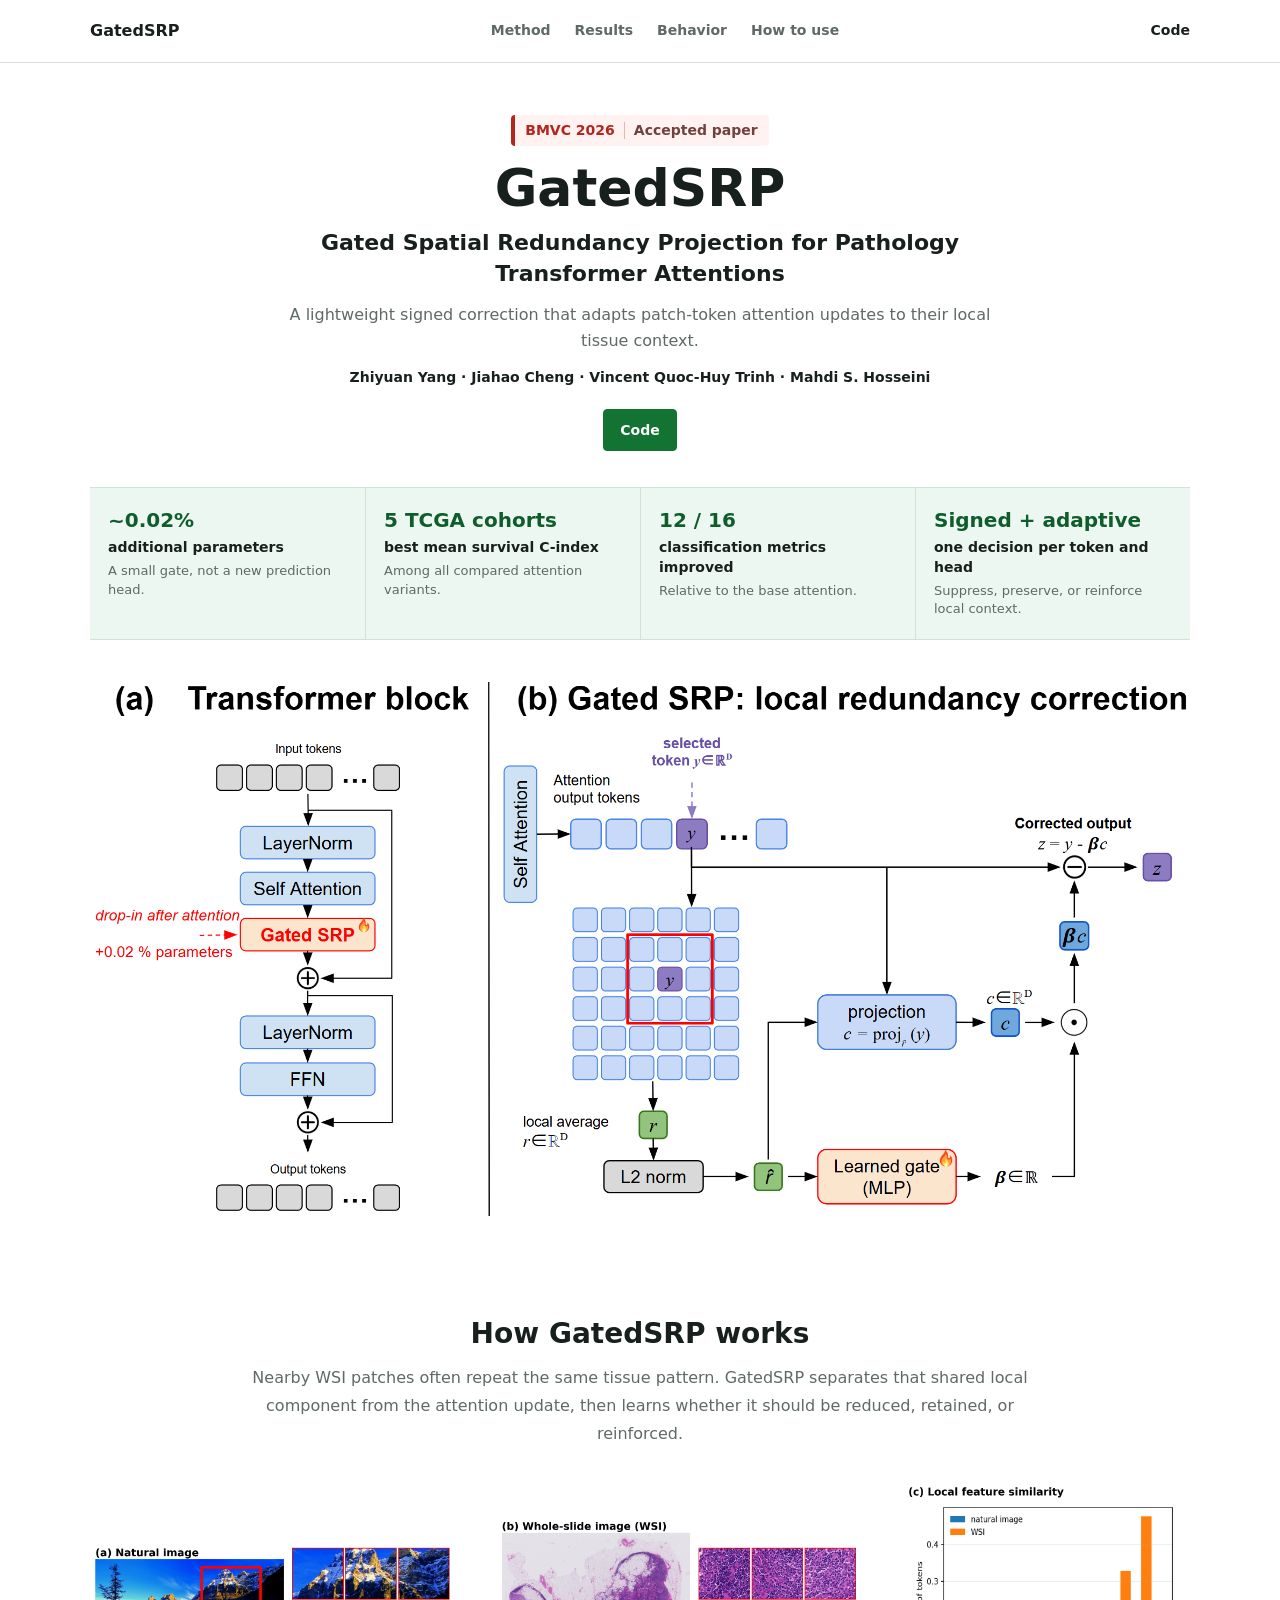
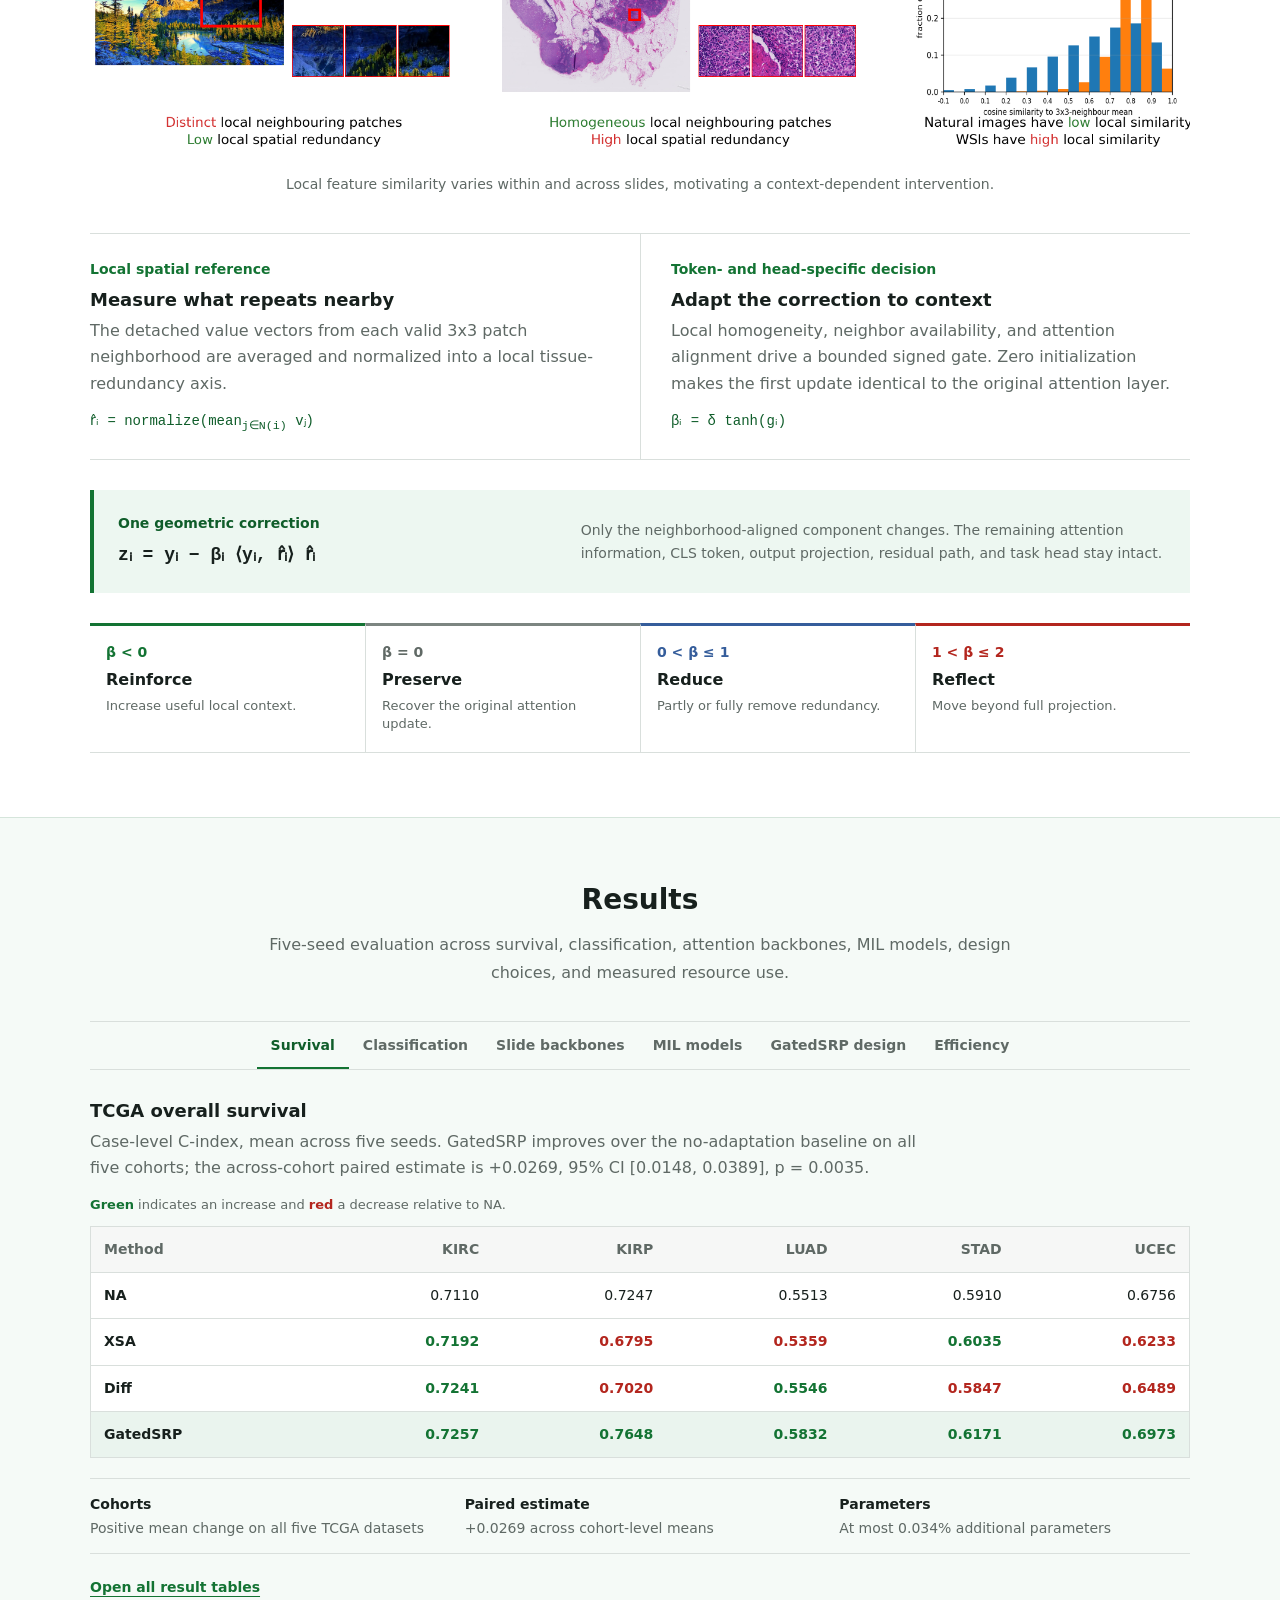
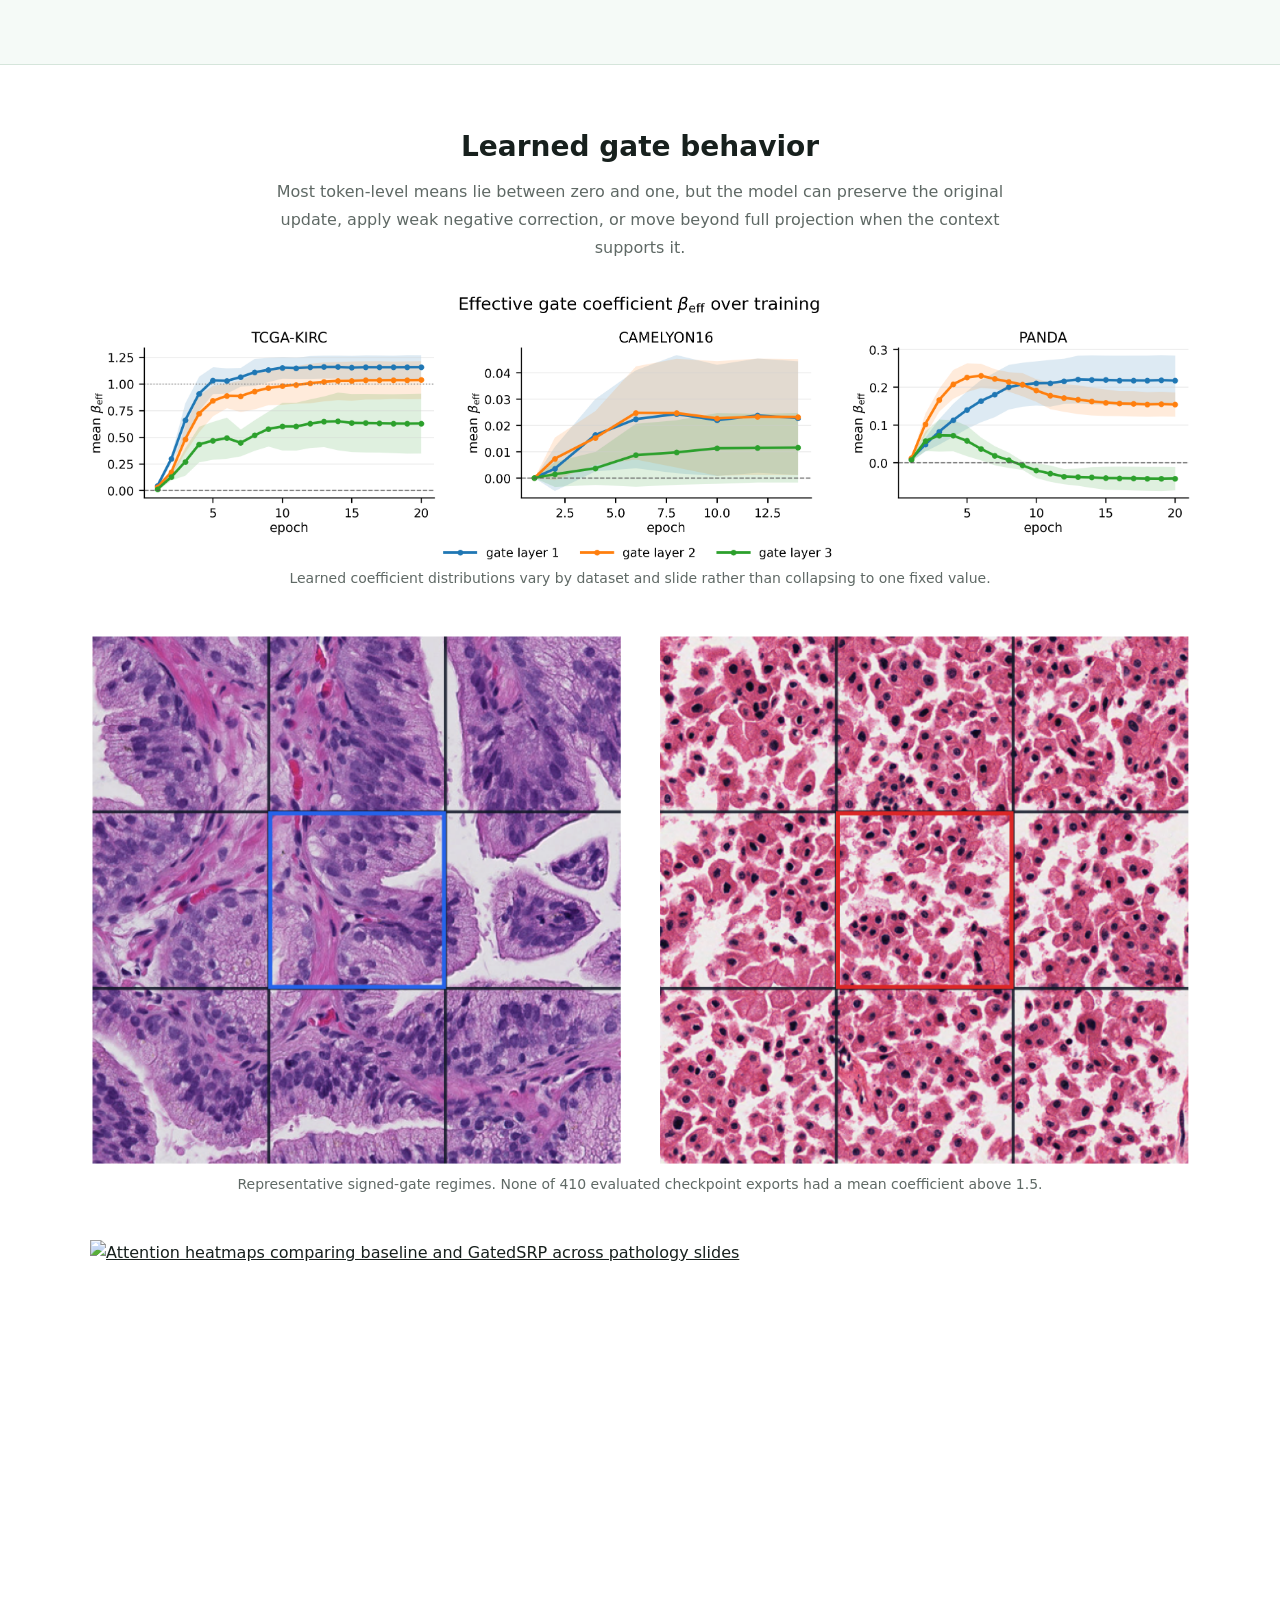
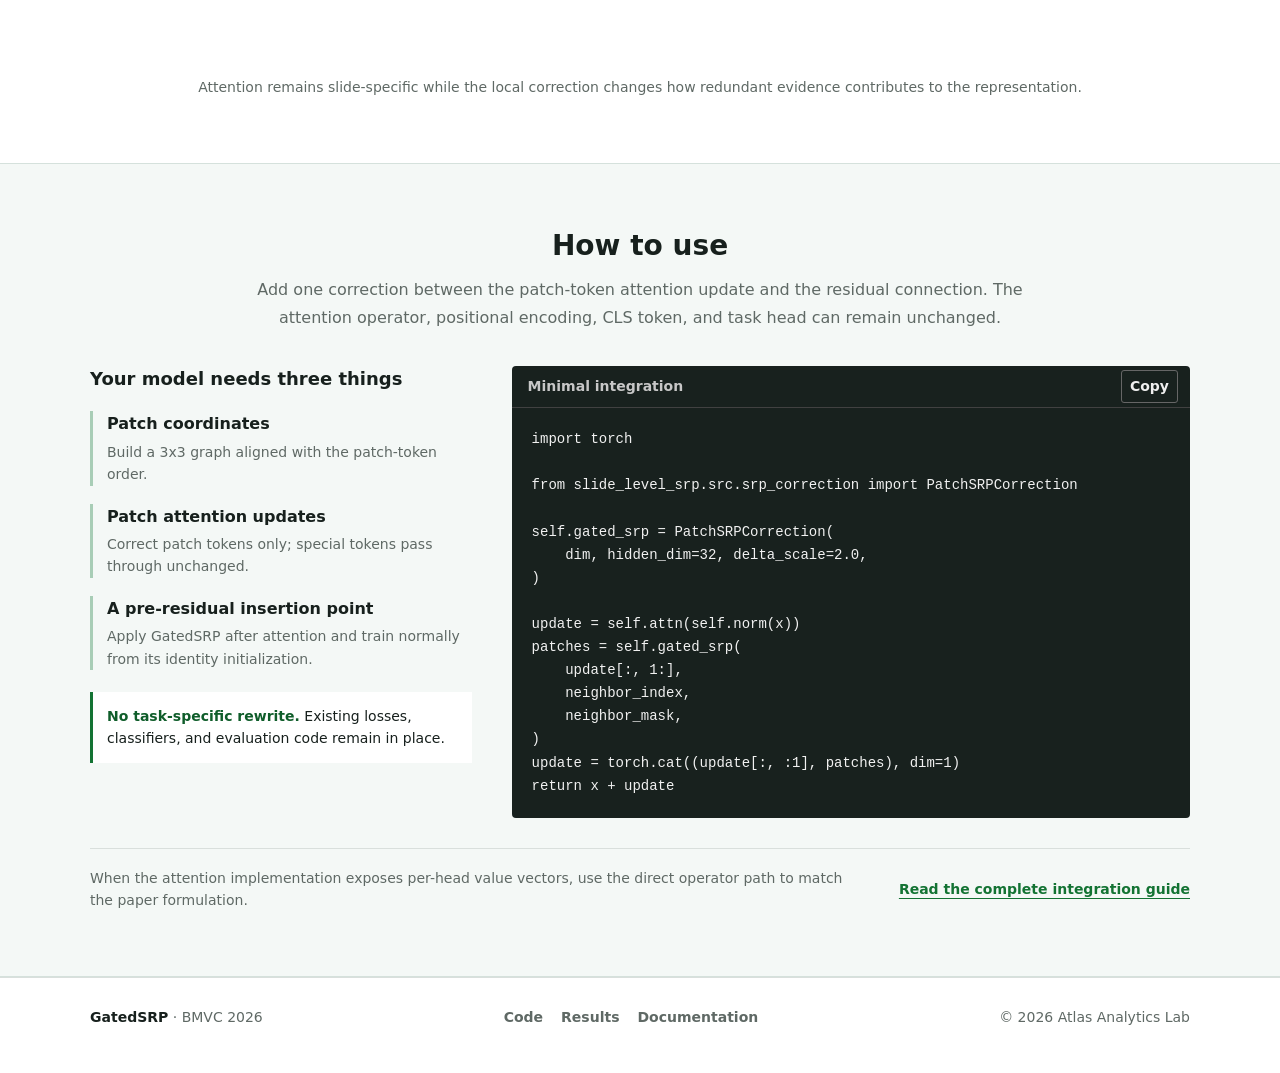
==== website/index.html @ 422f3b62 "Refine website storytelling and results" ====
<!doctype html>
<html lang="en">
<head>
  <meta charset="utf-8">
  <meta name="viewport" content="width=device-width, initial-scale=1">
  <meta name="description" content="GatedSRP, accepted at BMVC 2026, learns when local spatial redundancy in whole-slide pathology transformers should be removed, preserved, or reflected.">
  <meta name="theme-color" content="#ffffff">
  <meta property="og:type" content="website">
  <meta property="og:title" content="GatedSRP | BMVC 2026">
  <meta property="og:description" content="Adaptive spatial redundancy control for pathology transformer attentions.">
  <meta property="og:url" content="https://atlasanalyticslab.github.io/GatedSRP/">
  <meta property="og:image" content="https://atlasanalyticslab.github.io/GatedSRP/static/images/gatedsrp_overview.png">
  <meta name="twitter:card" content="summary_large_image">
  <link rel="canonical" href="https://atlasanalyticslab.github.io/GatedSRP/">
  <title>GatedSRP | BMVC 2026</title>
  <script>document.documentElement.classList.add('js');</script>
  <link rel="stylesheet" href="static/css/index.css">
</head>
<body>
  <a class="skip-link" href="#main">Skip to content</a>

  <header class="site-header">
    <div class="nav-shell">
      <a class="wordmark" href="#top" aria-label="GatedSRP home">
        <span>GatedSRP</span>
      </a>
      <nav id="site-nav" class="site-nav" aria-label="Primary navigation">
        <a href="#method">Method</a>
        <a href="#evidence">Results</a>
        <a href="#behavior">Behavior</a>
        <a href="#use">How to use</a>
      </nav>
      <a class="header-link" href="https://github.com/AtlasAnalyticsLab/GatedSRP">Code</a>
    </div>
  </header>

  <main id="main">
    <section class="hero" id="top" aria-labelledby="hero-title">
      <div class="hero-copy content-shell">
        <a class="venue-badge" href="https://bmvc2026.bmva.org/programme/accepted_papers/">
          <span class="venue-name">BMVC 2026</span>
          <span class="venue-status">Accepted paper</span>
        </a>
        <h1 id="hero-title">GatedSRP</h1>
        <p class="hero-lead">Gated Spatial Redundancy Projection for Pathology Transformer Attentions</p>
        <p class="hero-summary">A lightweight signed correction that adapts patch-token attention updates to their local tissue context.</p>
        <p class="hero-authors">Zhiyuan Yang · Jiahao Cheng · Vincent Quoc-Huy Trinh · Mahdi S. Hosseini</p>
        <div class="hero-actions">
          <a class="button" href="https://github.com/AtlasAnalyticsLab/GatedSRP">Code</a>
        </div>
      </div>

      <div class="hero-highlights content-shell" aria-label="GatedSRP highlights">
        <div class="highlight-item">
          <strong>~0.02%</strong>
          <span>additional parameters</span>
          <small>A small gate, not a new prediction head.</small>
        </div>
        <div class="highlight-item">
          <strong>5 TCGA cohorts</strong>
          <span>best mean survival C-index</span>
          <small>Among all compared attention variants.</small>
        </div>
        <div class="highlight-item">
          <strong>12 / 16</strong>
          <span>classification metrics improved</span>
          <small>Relative to the base attention.</small>
        </div>
        <div class="highlight-item">
          <strong>Signed + adaptive</strong>
          <span>one decision per token and head</span>
          <small>Suppress, preserve, or reinforce local context.</small>
        </div>
      </div>

      <figure class="hero-figure content-shell">
        <a class="figure-link" href="static/images/gatedsrp_overview.png" target="_blank" rel="noopener" aria-label="Open the GatedSRP overview at full resolution">
          <img src="static/images/gatedsrp_overview.png" width="2046" height="992" alt="GatedSRP pipeline from spatial patch neighborhoods through signed gated redundancy projection and slide-level prediction">
        </a>
      </figure>
    </section>

    <section class="section" id="method" aria-labelledby="method-title">
      <div class="content-shell">
        <div class="section-heading">
          <h2 id="method-title">How GatedSRP works</h2>
          <p>Nearby WSI patches often repeat the same tissue pattern. GatedSRP separates that shared local component from the attention update, then learns whether it should be reduced, retained, or reinforced.</p>
        </div>

        <figure class="wide-figure">
          <a class="figure-link" href="static/images/local_redundancy.png" target="_blank" rel="noopener" aria-label="Open the local redundancy figure at full resolution">
            <img src="static/images/local_redundancy.png" width="3702" height="955" loading="lazy" alt="Whole-slide examples showing spatially varying local redundancy across tissue regions">
          </a>
          <figcaption>Local feature similarity varies within and across slides, motivating a context-dependent intervention.</figcaption>
        </figure>

        <div class="method-explanation">
          <article class="method-concept">
            <p class="concept-label">Local spatial reference</p>
            <h3>Measure what repeats nearby</h3>
            <p>The detached value vectors from each valid 3x3 patch neighborhood are averaged and normalized into a local tissue-redundancy axis.</p>
            <code>r̂ᵢ = normalize(mean<sub>j∈N(i)</sub> vⱼ)</code>
          </article>
          <article class="method-concept">
            <p class="concept-label">Token- and head-specific decision</p>
            <h3>Adapt the correction to context</h3>
            <p>Local homogeneity, neighbor availability, and attention alignment drive a bounded signed gate. Zero initialization makes the first update identical to the original attention layer.</p>
            <code>βᵢ = δ tanh(gᵢ)</code>
          </article>
        </div>

        <div class="core-update" aria-label="GatedSRP update equation">
          <div>
            <span>One geometric correction</span>
            <code>zᵢ = yᵢ − βᵢ ⟨yᵢ, r̂ᵢ⟩ r̂ᵢ</code>
          </div>
          <p>Only the neighborhood-aligned component changes. The remaining attention information, CLS token, output projection, residual path, and task head stay intact.</p>
        </div>

        <div class="gate-regimes" aria-label="Meaning of the signed gate coefficient">
          <div class="gate-regime regime-reinforce"><span>β &lt; 0</span><strong>Reinforce</strong><small>Increase useful local context.</small></div>
          <div class="gate-regime regime-identity"><span>β = 0</span><strong>Preserve</strong><small>Recover the original attention update.</small></div>
          <div class="gate-regime regime-project"><span>0 &lt; β ≤ 1</span><strong>Reduce</strong><small>Partly or fully remove redundancy.</small></div>
          <div class="gate-regime regime-reflect"><span>1 &lt; β ≤ 2</span><strong>Reflect</strong><small>Move beyond full projection.</small></div>
        </div>
      </div>
    </section>

    <section class="section section-results" id="evidence" aria-labelledby="evidence-title">
      <div class="content-shell">
        <div class="section-heading">
          <h2 id="evidence-title">Results</h2>
          <p>Five-seed evaluation across survival, classification, attention backbones, MIL models, design choices, and measured resource use.</p>
        </div>

        <div class="tabs" data-tabs>
          <div class="tab-list" role="tablist" aria-label="Result views">
            <button id="tab-survival" role="tab" aria-selected="true" aria-controls="panel-survival" tabindex="0">Survival</button>
            <button id="tab-classification" role="tab" aria-selected="false" aria-controls="panel-classification" tabindex="-1">Classification</button>
            <button id="tab-backbones" role="tab" aria-selected="false" aria-controls="panel-backbones" tabindex="-1">Slide backbones</button>
            <button id="tab-mil" role="tab" aria-selected="false" aria-controls="panel-mil" tabindex="-1">MIL models</button>
            <button id="tab-design" role="tab" aria-selected="false" aria-controls="panel-design" tabindex="-1">GatedSRP design</button>
            <button id="tab-efficiency" role="tab" aria-selected="false" aria-controls="panel-efficiency" tabindex="-1">Efficiency</button>
          </div>

          <section id="panel-survival" class="tab-panel" role="tabpanel" aria-labelledby="tab-survival">
            <div class="result-intro">
              <h3>TCGA overall survival</h3>
              <p>Case-level C-index, mean across five seeds. GatedSRP improves over the no-adaptation baseline on all five cohorts; the across-cohort paired estimate is +0.0269, 95% CI [0.0148, 0.0389], p = 0.0035.</p>
            </div>
            <p class="result-legend"><span class="legend-positive">Green</span> indicates an increase and <span class="legend-negative">red</span> a decrease relative to NA.</p>
            <div class="table-wrap">
              <table>
                <thead><tr><th>Method</th><th>KIRC</th><th>KIRP</th><th>LUAD</th><th>STAD</th><th>UCEC</th></tr></thead>
                <tbody>
                  <tr><th>NA</th><td>0.7110</td><td>0.7247</td><td>0.5513</td><td>0.5910</td><td>0.6756</td></tr>
                  <tr><th>XSA</th><td class="positive">0.7192</td><td class="negative">0.6795</td><td class="negative">0.5359</td><td class="positive">0.6035</td><td class="negative">0.6233</td></tr>
                  <tr><th>Diff</th><td class="positive">0.7241</td><td class="negative">0.7020</td><td class="positive">0.5546</td><td class="negative">0.5847</td><td class="negative">0.6489</td></tr>
                  <tr class="highlight-row"><th>GatedSRP</th><td class="positive">0.7257</td><td class="positive">0.7648</td><td class="positive">0.5832</td><td class="positive">0.6171</td><td class="positive">0.6973</td></tr>
                </tbody>
              </table>
            </div>
            <div class="inline-findings">
              <div><strong>Cohorts</strong><span>Positive mean change on all five TCGA datasets</span></div>
              <div><strong>Paired estimate</strong><span>+0.0269 across cohort-level means</span></div>
              <div><strong>Parameters</strong><span>At most 0.034% additional parameters</span></div>
            </div>
            <a class="text-link" href="https://github.com/AtlasAnalyticsLab/GatedSRP/blob/main/results/README.md">Open all result tables</a>
          </section>

          <section id="panel-classification" class="tab-panel" role="tabpanel" aria-labelledby="tab-classification" hidden>
            <div class="result-intro">
              <h3>WSI classification</h3>
              <p>Selected task metric, mean across five seeds. GatedSRP improves over the no-adaptation baseline on four of five datasets and on 12 of 16 reported classification metrics.</p>
            </div>
            <p class="result-legend"><span class="legend-positive">Green</span> and <span class="legend-negative">red</span> follow the meaningful changes reported relative to NA in the paper.</p>
            <div class="table-wrap">
              <table>
                <thead><tr><th>Method</th><th>CAM16 F1</th><th>CAM17 F1</th><th>KGH F1</th><th>PANDA kappa</th><th>BRACS F1</th></tr></thead>
                <tbody>
                  <tr><th>NA</th><td>.9731</td><td>.7836</td><td>.8297</td><td>.8822</td><td>.4179</td></tr>
                  <tr><th>XSA</th><td>.9730</td><td class="negative">.7342</td><td class="positive">.8469</td><td>.8811</td><td class="positive">.4328</td></tr>
                  <tr><th>Diff</th><td class="positive">.9923</td><td class="negative">.7578</td><td class="positive">.8471</td><td>.8826</td><td class="negative">.3874</td></tr>
                  <tr class="highlight-row"><th>GatedSRP</th><td class="positive">.9808</td><td>.7785</td><td class="positive">.8544</td><td>.8842</td><td class="positive">.4424</td></tr>
                </tbody>
              </table>
            </div>
            <p class="result-note">The selected metric improves over NA on four datasets; CAMELYON17 is the exception. Per-seed values and all task metrics are included in the repository.</p>
          </section>

          <section id="panel-backbones" class="tab-panel" role="tabpanel" aria-labelledby="tab-backbones" hidden>
            <div class="result-intro">
              <h3>Slide backbone compatibility</h3>
              <p>Baseline to GatedSRP selected metric. These runs use official SPAN and Prov-GigaPath LongNet implementations plus dense MHSA, without pretrained slide checkpoints or architecture-specific gate tuning.</p>
            </div>
            <div class="table-wrap">
              <table>
                <thead><tr><th>Architecture</th><th>KIRP</th><th>LUAD</th><th>STAD</th><th>PANDA</th><th>BRACS</th></tr></thead>
                <tbody>
                  <tr><th>SPAN</th><td class="positive">.7033 → .7454</td><td class="negative">.5702 → .5516</td><td class="positive">.5608 → .5730</td><td class="negative">.8722 → .8718</td><td class="negative">.4321 → .3949</td></tr>
                  <tr><th>Prov-GigaPath LongNet</th><td class="negative">.6974 → .6612</td><td class="negative">.5680 → .5517</td><td class="positive">.5548 → .5614</td><td class="negative">.8800 → .8767</td><td class="negative">.4033 → .3840</td></tr>
                  <tr><th>Dense MHSA</th><td class="negative">.7204 → .7199</td><td class="positive">.5537 → .5569</td><td class="positive">.5422 → .5592</td><td class="negative">.8767 → .8762</td><td class="positive">.4149 → .4276</td></tr>
                </tbody>
              </table>
            </div>
            <p class="result-note">The adapter is technically portable, but improvements are not universal across external backbones. This is compatibility evidence, not a claim of architecture-independent gain.</p>
          </section>

          <section id="panel-mil" class="tab-panel" role="tabpanel" aria-labelledby="tab-mil" hidden>
            <div class="result-intro">
              <h3>MIL survival models</h3>
              <p>Case-level C-index across selected public TCGA cohorts.</p>
            </div>
            <div class="table-wrap">
              <table>
                <thead><tr><th>Method</th><th>KIRP</th><th>LUAD</th><th>STAD</th><th>UCEC</th></tr></thead>
                <tbody>
                  <tr><th>ABMIL</th><td>.7224</td><td>.5553</td><td>.5905</td><td>.6529</td></tr>
                  <tr><th>DSMIL</th><td>.7253</td><td>.5780</td><td>.5833</td><td>.6621</td></tr>
                  <tr><th>Official TransMIL</th><td>.7318</td><td>.5422</td><td>.5856</td><td>.6460</td></tr>
                  <tr class="highlight-row"><th>GatedSRP</th><td>.7648</td><td>.5832</td><td>.6171</td><td>.6973</td></tr>
                </tbody>
              </table>
            </div>
          </section>

          <section id="panel-design" class="tab-panel" role="tabpanel" aria-labelledby="tab-design" hidden>
            <div class="two-column-results">
              <div>
                <div class="result-intro"><h3>Neighborhood size</h3><p>The 3x3 neighborhood is best on all six evaluated datasets.</p></div>
                <div class="table-wrap compact-table">
                  <table>
                    <thead><tr><th>Dataset</th><th>3x3</th><th>5x5</th><th>7x7</th></tr></thead>
                    <tbody>
                      <tr><th>KIRP</th><td class="best">.7648</td><td>.7368</td><td>.7275</td></tr>
                      <tr><th>LUAD</th><td class="best">.5832</td><td>.5633</td><td>.5763</td></tr>
                      <tr><th>STAD</th><td class="best">.6171</td><td>.5861</td><td>.5694</td></tr>
                      <tr><th>KGH</th><td class="best">.8544</td><td>.8429</td><td>.8312</td></tr>
                      <tr><th>PANDA</th><td class="best">.8842</td><td>.8720</td><td>.8787</td></tr>
                      <tr><th>BRACS</th><td class="best">.4424</td><td>.4209</td><td>.4210</td></tr>
                    </tbody>
                  </table>
                </div>
              </div>
              <div>
                <div class="result-intro"><h3>Coefficient parameterization</h3><p>Fixed signed range versus direct soft-clipped β = 2 tanh(g/2).</p></div>
                <div class="table-wrap compact-table">
                  <table>
                    <thead><tr><th>Dataset</th><th>Fixed</th><th>Direct β</th></tr></thead>
                    <tbody>
                      <tr><th>KIRP</th><td class="best">.7648</td><td>.7582</td></tr>
                      <tr><th>LUAD</th><td class="best">.5832</td><td>.5619</td></tr>
                      <tr><th>STAD</th><td class="best">.6171</td><td>.5732</td></tr>
                      <tr><th>KGH</th><td class="best">.8544</td><td>.8407</td></tr>
                      <tr><th>PANDA</th><td>.8842</td><td class="best">.8870</td></tr>
                      <tr><th>BRACS</th><td class="best">.4424</td><td>.4239</td></tr>
                    </tbody>
                  </table>
                </div>
              </div>
            </div>
          </section>

          <section id="panel-efficiency" class="tab-panel" role="tabpanel" aria-labelledby="tab-efficiency" hidden>
            <div class="result-intro">
              <h3>Resource profile</h3>
              <p>Three-epoch paired profiles. Throughput is in whole slides per second and memory is peak reserved GPU GiB.</p>
            </div>
            <div class="table-wrap">
              <table>
                <thead><tr><th>Method</th><th>PANDA memory</th><th>PANDA train</th><th>PANDA test</th><th>TCGA-5 mean memory</th><th>TCGA-5 mean train</th></tr></thead>
                <tbody>
                  <tr><th>NA</th><td>.47</td><td>11.806</td><td>46.588</td><td>1.80</td><td>1.910</td></tr>
                  <tr><th>XSA</th><td>.52</td><td>12.081</td><td>53.365</td><td>1.92</td><td>1.903</td></tr>
                  <tr><th>Diff</th><td>.57</td><td>7.680</td><td>33.493</td><td>2.08</td><td>1.896</td></tr>
                  <tr class="highlight-row"><th>GatedSRP</th><td>.49</td><td>9.790</td><td>32.962</td><td>4.69</td><td>1.925</td></tr>
                </tbody>
              </table>
            </div>
            <p class="result-note">The streaming correction limits PANDA memory, while variable-length TCGA bags produce a higher peak reserved-memory profile.</p>
          </section>
        </div>
      </div>
    </section>

    <section class="section" id="behavior" aria-labelledby="behavior-title">
      <div class="content-shell">
        <div class="section-heading">
          <h2 id="behavior-title">Learned gate behavior</h2>
          <p>Most token-level means lie between zero and one, but the model can preserve the original update, apply weak negative correction, or move beyond full projection when the context supports it.</p>
        </div>

        <div class="figure-stack">
          <figure class="wide-figure">
            <a class="figure-link" href="static/images/gate_coefficients.png" target="_blank" rel="noopener" aria-label="Open the gate coefficient distributions at full resolution">
              <img src="static/images/gate_coefficients.png" width="3209" height="772" loading="lazy" alt="Learned gate coefficient distributions across classification and survival datasets">
            </a>
            <figcaption>Learned coefficient distributions vary by dataset and slide rather than collapsing to one fixed value.</figcaption>
          </figure>
          <figure class="wide-figure figure-dark">
            <a class="figure-link" href="static/images/signed_gate_examples.png" target="_blank" rel="noopener" aria-label="Open the signed gate examples at full resolution">
              <img src="static/images/signed_gate_examples.png" width="1339" height="648" loading="lazy" alt="Examples of weak negative, identity-like, projection, and amplification coefficient regimes">
            </a>
            <figcaption>Representative signed-gate regimes. None of 410 evaluated checkpoint exports had a mean coefficient above 1.5.</figcaption>
          </figure>
          <figure class="wide-figure">
            <a class="figure-link" href="static/images/attention_heatmaps.png" target="_blank" rel="noopener" aria-label="Open the attention heatmaps at full resolution">
              <img src="static/images/attention_heatmaps.png" width="3600" height="1405" loading="lazy" alt="Attention heatmaps comparing baseline and GatedSRP across pathology slides">
            </a>
            <figcaption>Attention remains slide-specific while the local correction changes how redundant evidence contributes to the representation.</figcaption>
          </figure>
        </div>
      </div>
    </section>

    <section class="section section-use" id="use" aria-labelledby="use-title">
      <div class="content-shell">
        <div class="section-heading">
          <h2 id="use-title">How to use</h2>
          <p>Add one correction between the patch-token attention update and the residual connection. The attention operator, positional encoding, CLS token, and task head can remain unchanged.</p>
        </div>

        <div class="usage-layout">
          <div class="usage-overview">
            <h3>Your model needs three things</h3>
            <ul class="usage-list">
              <li><strong>Patch coordinates</strong><span>Build a 3x3 graph aligned with the patch-token order.</span></li>
              <li><strong>Patch attention updates</strong><span>Correct patch tokens only; special tokens pass through unchanged.</span></li>
              <li><strong>A pre-residual insertion point</strong><span>Apply GatedSRP after attention and train normally from its identity initialization.</span></li>
            </ul>
            <p class="usage-note"><strong>No task-specific rewrite.</strong> Existing losses, classifiers, and evaluation code remain in place.</p>
          </div>

          <div class="code-shell">
            <div class="code-header">
              <span>Minimal integration</span>
              <button class="copy-button" type="button" data-copy-target="integration-code">Copy</button>
            </div>
            <pre id="integration-code"><code>import torch

from slide_level_srp.src.srp_correction import PatchSRPCorrection

self.gated_srp = PatchSRPCorrection(
    dim, hidden_dim=32, delta_scale=2.0,
)

update = self.attn(self.norm(x))
patches = self.gated_srp(
    update[:, 1:],
    neighbor_index,
    neighbor_mask,
)
update = torch.cat((update[:, :1], patches), dim=1)
return x + update</code></pre>
          </div>
        </div>

        <div class="usage-footer">
          <p>When the attention implementation exposes per-head value vectors, use the direct operator path to match the paper formulation.</p>
          <a class="text-link" href="https://github.com/AtlasAnalyticsLab/GatedSRP/blob/main/docs/INTEGRATION.md">Read the complete integration guide</a>
        </div>
      </div>
    </section>
  </main>

  <footer class="site-footer">
    <div class="content-shell footer-inner">
      <div><strong>GatedSRP</strong><span>BMVC 2026</span></div>
      <nav aria-label="Footer navigation">
        <a href="https://github.com/AtlasAnalyticsLab/GatedSRP">Code</a>
        <a href="https://github.com/AtlasAnalyticsLab/GatedSRP/tree/main/results">Results</a>
        <a href="https://github.com/AtlasAnalyticsLab/GatedSRP/tree/main/docs">Documentation</a>
      </nav>
      <span>© <span data-year>2026</span> Atlas Analytics Lab</span>
    </div>
  </footer>

  <script src="static/js/index.js" defer></script>
</body>
</html>
---- website/static/css/index.css ----
:root {
  --white: #ffffff;
  --soft: #f6f7f6;
  --ink: #17201d;
  --muted: #5f6965;
  --line: #d9dfdc;
  --accent: #137333;
  --accent-dark: #0f5d2a;
  --accent-soft: #edf7f1;
  --red: #b3261e;
  --red-soft: #fff2f0;
  --blue: #355d9b;
  --code: #18211e;
  --max-width: 1100px;
}

*,
*::before,
*::after {
  box-sizing: border-box;
}

html {
  scroll-behavior: smooth;
  -webkit-text-size-adjust: 100%;
  text-size-adjust: 100%;
}

section[id] {
  scroll-margin-top: 24px;
}

body {
  margin: 0;
  color: var(--ink);
  background: var(--white);
  font-family: system-ui, -apple-system, BlinkMacSystemFont, "Segoe UI", sans-serif;
  font-size: 16px;
  line-height: 1.65;
  letter-spacing: 0;
  text-rendering: optimizeLegibility;
}

img {
  display: block;
  max-width: 100%;
  height: auto;
}

a {
  color: inherit;
}

button,
input,
textarea,
select {
  font: inherit;
  letter-spacing: 0;
}

button,
a {
  -webkit-tap-highlight-color: transparent;
}

h1,
h2,
h3,
p {
  overflow-wrap: break-word;
}

:focus-visible {
  outline: 3px solid #9cbfb8;
  outline-offset: 3px;
}

.skip-link {
  position: fixed;
  top: 8px;
  left: 8px;
  z-index: 1000;
  padding: 8px 12px;
  color: var(--white);
  background: var(--ink);
  transform: translateY(-160%);
}

.skip-link:focus {
  transform: translateY(0);
}

.content-shell,
.nav-shell {
  width: min(calc(100% - 40px), var(--max-width));
  margin-inline: auto;
}

.site-header {
  background: var(--white);
  border-bottom: 1px solid var(--line);
}

.nav-shell {
  display: grid;
  grid-template-columns: auto 1fr auto;
  min-height: 62px;
  align-items: center;
  gap: 28px;
}

.wordmark {
  font-size: 16px;
  font-weight: 700;
  text-decoration: none;
}

.site-nav {
  display: flex;
  min-width: 0;
  flex-wrap: wrap;
  justify-content: center;
  gap: 24px;
}

.site-nav a,
.header-link,
.footer-inner a {
  color: var(--muted);
  font-size: 14px;
  font-weight: 600;
  text-decoration: none;
}

.site-nav a:hover,
.header-link:hover,
.footer-inner a:hover {
  color: var(--ink);
  text-decoration: underline;
  text-underline-offset: 4px;
}

.header-link {
  color: var(--ink);
}

.hero {
  padding: 52px 0 36px;
  text-align: center;
}

.hero-copy {
  max-width: 860px;
}

.venue-badge {
  display: inline-flex;
  align-items: center;
  gap: 9px;
  margin-bottom: 14px;
  padding: 7px 11px 7px 10px;
  color: var(--red);
  background: var(--red-soft);
  border-left: 4px solid var(--red);
  border-radius: 4px;
  font-size: 14px;
  line-height: 1.2;
  text-decoration: none;
}

.venue-name {
  font-weight: 750;
}

.venue-status {
  padding-left: 9px;
  color: #70413d;
  border-left: 1px solid #e2b8b3;
  font-weight: 600;
}

.venue-badge:hover {
  background: #ffe9e6;
  text-decoration: underline;
  text-underline-offset: 4px;
}

h1 {
  margin: 0;
  font-size: 52px;
  font-weight: 700;
  line-height: 1.08;
}

.hero-lead {
  max-width: 780px;
  margin: 12px auto 0;
  font-size: 22px;
  font-weight: 600;
  line-height: 1.4;
}

.hero-summary {
  max-width: 720px;
  margin: 12px auto 0;
  color: var(--muted);
  font-size: 16px;
  line-height: 1.65;
}

.hero-authors {
  margin: 12px auto 0;
  font-size: 14px;
  font-weight: 600;
}

.hero-actions {
  display: flex;
  flex-wrap: wrap;
  justify-content: center;
  gap: 10px;
  margin-top: 20px;
}

.button {
  display: inline-flex;
  min-height: 42px;
  align-items: center;
  justify-content: center;
  padding: 8px 16px;
  color: var(--white);
  background: var(--accent);
  border: 1px solid var(--accent);
  border-radius: 4px;
  font-size: 14px;
  font-weight: 600;
  text-decoration: none;
}

.button:hover {
  background: var(--accent-dark);
  border-color: var(--accent-dark);
}

.hero-highlights {
  display: grid;
  grid-template-columns: repeat(4, minmax(0, 1fr));
  margin-top: 36px;
  background: var(--accent-soft);
  border-block: 1px solid #cfe3d6;
}

.highlight-item {
  min-width: 0;
  padding: 20px 18px;
  text-align: left;
}

.highlight-item + .highlight-item {
  border-left: 1px solid #cfe3d6;
}

.highlight-item strong,
.highlight-item span,
.highlight-item small {
  display: block;
}

.highlight-item strong {
  color: var(--accent-dark);
  font-size: 20px;
  font-weight: 750;
  line-height: 1.25;
  font-variant-numeric: tabular-nums;
}

.highlight-item span {
  margin-top: 5px;
  font-size: 14px;
  font-weight: 700;
  line-height: 1.4;
}

.highlight-item small {
  margin-top: 4px;
  color: var(--muted);
  font-size: 13px;
  line-height: 1.45;
}

.hero-figure {
  width: min(calc(100% - 40px), var(--max-width));
  margin: 42px auto 0;
}

.figure-link {
  display: block;
  background: transparent;
  border: 0;
  border-radius: 0;
}

.figure-link img {
  background: var(--white);
}

.figure-link:hover {
  cursor: zoom-in;
}

.hero-figure img,
.wide-figure img {
  width: 100%;
}

.section {
  padding: 64px 0;
}

.section-results {
  background: #f5faf7;
  border-block: 1px solid #d5e5db;
}

.section-use {
  background: #f4f8f6;
  border-block: 1px solid #d5e1dc;
}

.section-heading {
  max-width: 780px;
  margin: 0 auto 34px;
  text-align: center;
}

.section-heading h2 {
  margin: 0;
  font-size: 28px;
  font-weight: 700;
  line-height: 1.3;
}

.section-heading > p {
  margin: 12px 0 0;
  color: var(--muted);
  font-size: 16px;
  line-height: 1.75;
}

.wide-figure {
  margin: 0;
}

.wide-figure figcaption {
  max-width: 900px;
  margin: 8px auto 0;
  color: var(--muted);
  font-size: 14px;
  line-height: 1.55;
  text-align: center;
}

.method-explanation {
  display: grid;
  grid-template-columns: repeat(2, minmax(0, 1fr));
  margin-top: 38px;
  border-block: 1px solid var(--line);
}

.method-concept {
  min-width: 0;
  padding: 24px 30px 24px 0;
}

.method-concept + .method-concept {
  padding-right: 0;
  padding-left: 30px;
  border-left: 1px solid var(--line);
}

.concept-label {
  margin: 0;
  color: var(--accent);
  font-size: 14px;
  font-weight: 700;
}

.method-concept h3 {
  margin: 6px 0 6px;
  font-size: 18px;
  font-weight: 700;
  line-height: 1.35;
}

.method-concept > p:not(.concept-label) {
  margin: 0;
  color: var(--muted);
  font-size: 16px;
  line-height: 1.65;
}

.method-concept > code {
  display: block;
  margin-top: 14px;
  color: var(--accent-dark);
  font-size: 14px;
  line-height: 1.5;
}

.core-update {
  display: grid;
  grid-template-columns: minmax(280px, .85fr) minmax(0, 1.15fr);
  align-items: center;
  gap: 30px;
  margin-top: 30px;
  padding: 22px 24px;
  background: var(--accent-soft);
  border-left: 4px solid var(--accent);
}

.core-update > div {
  min-width: 0;
}

.core-update span {
  display: block;
  margin-bottom: 6px;
  color: var(--accent-dark);
  font-size: 14px;
  font-weight: 700;
}

.core-update code {
  color: var(--ink);
  font-size: 18px;
  font-weight: 600;
  white-space: nowrap;
}

.core-update p {
  margin: 0;
  color: var(--muted);
  font-size: 14px;
  line-height: 1.65;
}

.gate-regimes {
  display: grid;
  grid-template-columns: repeat(4, minmax(0, 1fr));
  margin-top: 30px;
  border-bottom: 1px solid var(--line);
}

.gate-regime {
  min-width: 0;
  padding: 15px 16px 18px;
  border-top: 3px solid var(--line);
}

.gate-regime + .gate-regime {
  border-left: 1px solid var(--line);
}

.gate-regime span,
.gate-regime strong,
.gate-regime small {
  display: block;
}

.gate-regime span {
  font-size: 14px;
  font-weight: 700;
  font-variant-numeric: tabular-nums;
}

.gate-regime strong {
  margin-top: 3px;
  font-size: 16px;
}

.gate-regime small {
  margin-top: 3px;
  color: var(--muted);
  font-size: 13px;
  line-height: 1.45;
}

.regime-reinforce {
  border-top-color: var(--accent);
}

.regime-reinforce span {
  color: var(--accent);
}

.regime-identity {
  border-top-color: #7c8581;
}

.regime-identity span {
  color: #606965;
}

.regime-project {
  border-top-color: var(--blue);
}

.regime-project span {
  color: var(--blue);
}

.regime-reflect {
  border-top-color: var(--red);
}

.regime-reflect span {
  color: var(--red);
}

.tabs {
  border-top: 1px solid var(--line);
}

.tab-list {
  display: flex;
  flex-wrap: wrap;
  justify-content: center;
  border-bottom: 1px solid var(--line);
}

.tab-list button {
  padding: 12px 14px 10px;
  color: var(--muted);
  background: transparent;
  border: 0;
  border-bottom: 2px solid transparent;
  cursor: pointer;
  font-size: 14px;
  font-weight: 600;
}

.tab-list button:hover {
  color: var(--ink);
}

.tab-list button[aria-selected="true"] {
  color: var(--accent-dark);
  border-bottom-color: var(--accent);
}

.tab-panel {
  padding-top: 28px;
}

.tab-panel[hidden] {
  display: none;
}

.result-intro {
  max-width: 850px;
  margin-bottom: 18px;
}

.result-intro h3 {
  margin: 0;
  font-size: 18px;
  font-weight: 700;
  line-height: 1.4;
}

.result-intro p {
  margin: 6px 0 0;
  color: var(--muted);
  font-size: 16px;
  line-height: 1.65;
}

.result-legend {
  margin: -5px 0 12px;
  color: var(--muted);
  font-size: 13px;
  line-height: 1.5;
}

.legend-positive,
.legend-negative {
  font-weight: 700;
}

.legend-positive {
  color: var(--accent);
}

.legend-negative {
  color: var(--red);
}

.table-wrap {
  width: 100%;
  overflow-x: auto;
  overscroll-behavior-inline: contain;
  -webkit-overflow-scrolling: touch;
  background: var(--white);
  border: 1px solid var(--line);
}

table {
  width: 100%;
  min-width: 720px;
  border-collapse: collapse;
  font-size: 14px;
  font-variant-numeric: tabular-nums;
}

th,
td {
  padding: 11px 13px;
  text-align: right;
  border-bottom: 1px solid var(--line);
  white-space: nowrap;
}

thead th {
  color: var(--muted);
  background: var(--soft);
  font-size: 14px;
  font-weight: 600;
}

th:first-child,
td:first-child {
  text-align: left;
}

tbody tr:last-child th,
tbody tr:last-child td {
  border-bottom: 0;
}

.highlight-row {
  background: #eaf4ee;
  font-weight: 700;
}

.positive,
.best {
  color: var(--accent);
  font-weight: 700;
}

.negative {
  color: var(--red);
  font-weight: 700;
}

.inline-findings {
  display: grid;
  grid-template-columns: repeat(3, minmax(0, 1fr));
  gap: 24px;
  margin: 20px 0;
  padding: 14px 0;
  border-block: 1px solid var(--line);
}

.inline-findings strong,
.inline-findings span {
  display: block;
}

.inline-findings strong {
  font-size: 14px;
}

.inline-findings span {
  margin-top: 2px;
  color: var(--muted);
  font-size: 14px;
  line-height: 1.5;
}

.text-link {
  color: var(--accent);
  font-size: 14px;
  font-weight: 600;
  text-underline-offset: 4px;
}

.result-note {
  max-width: 900px;
  margin: 16px 0 0;
  color: var(--muted);
  font-size: 14px;
}

.two-column-results {
  display: grid;
  grid-template-columns: repeat(2, minmax(0, 1fr));
  gap: 30px;
}

.two-column-results > div {
  min-width: 0;
}

.two-column-results .result-intro {
  min-height: 78px;
}

.compact-table table {
  min-width: 430px;
}

.figure-stack {
  display: grid;
  gap: 44px;
}

.usage-layout {
  display: grid;
  grid-template-columns: minmax(280px, .72fr) minmax(0, 1.28fr);
  gap: 40px;
  align-items: start;
}

.usage-overview h3 {
  margin: 0;
  font-size: 18px;
  line-height: 1.4;
}

.usage-list {
  display: grid;
  gap: 18px;
  padding: 0;
  margin: 20px 0 0;
  list-style: none;
}

.usage-list li {
  padding-left: 14px;
  border-left: 3px solid #a8cdb6;
}

.usage-list strong,
.usage-list span {
  display: block;
}

.usage-list strong {
  font-size: 16px;
  font-weight: 700;
}

.usage-list span {
  margin-top: 3px;
  color: var(--muted);
  font-size: 14px;
  line-height: 1.6;
}

.usage-note {
  margin: 22px 0 0;
  padding: 13px 14px;
  background: var(--white);
  border-left: 3px solid var(--accent);
  font-size: 14px;
  line-height: 1.6;
}

.usage-note strong {
  color: var(--accent-dark);
}

.code-shell {
  overflow: hidden;
  color: #f1f1f1;
  background: var(--code);
  border-radius: 4px;
}

.code-header {
  display: flex;
  min-height: 42px;
  align-items: center;
  justify-content: space-between;
  gap: 12px;
  padding: 0 12px 0 16px;
  color: #c7c7c7;
  border-bottom: 1px solid #414141;
  font-size: 14px;
  font-weight: 600;
}

.copy-button {
  padding: 4px 8px;
  color: #efefef;
  background: transparent;
  border: 1px solid #666;
  border-radius: 3px;
  cursor: pointer;
  font-size: 14px;
}

.copy-button:hover {
  background: #303134;
  border-color: #aaa;
}

pre {
  margin: 0;
  overflow: auto;
  padding: 20px;
  font-size: 14px;
  line-height: 1.65;
  tab-size: 2;
}

code {
  font-family: "SFMono-Regular", Consolas, "Liberation Mono", monospace;
}

.usage-footer {
  display: flex;
  align-items: center;
  justify-content: space-between;
  gap: 20px;
  margin-top: 30px;
  padding-top: 18px;
  border-top: 1px solid var(--line);
}

.usage-footer p {
  max-width: 760px;
  margin: 0;
  color: var(--muted);
  font-size: 14px;
  line-height: 1.6;
}

.site-footer {
  padding: 28px 0;
  background: var(--white);
  border-top: 1px solid var(--line);
}

.footer-inner {
  display: flex;
  flex-wrap: wrap;
  align-items: center;
  justify-content: space-between;
  gap: 18px 28px;
  color: var(--muted);
  font-size: 14px;
}

.footer-inner > div strong,
.footer-inner > div span {
  display: inline;
}

.footer-inner > div strong {
  color: var(--ink);
}

.footer-inner > div span::before {
  content: " · ";
}

.footer-inner nav {
  display: flex;
  flex-wrap: wrap;
  gap: 18px;
}

@media (max-width: 900px) {
  .hero-highlights {
    grid-template-columns: repeat(2, minmax(0, 1fr));
  }

  .highlight-item:nth-child(3) {
    border-left: 0;
  }

  .highlight-item:nth-child(n + 3) {
    border-top: 1px solid #cfe3d6;
  }

  .tab-list {
    display: grid;
    grid-template-columns: repeat(3, minmax(0, 1fr));
  }

  .tab-list button {
    width: 100%;
    min-width: 0;
  }

  .two-column-results,
  .usage-layout {
    grid-template-columns: 1fr;
  }

  .two-column-results .result-intro {
    min-height: 0;
  }
}

@media (max-width: 760px) {
  .content-shell,
  .nav-shell {
    width: min(calc(100% - 28px), var(--max-width));
  }

  .nav-shell {
    grid-template-columns: 1fr auto;
    min-height: 0;
    gap: 8px 16px;
    padding: 12px 0;
  }

  .wordmark {
    grid-column: 1;
    grid-row: 1;
  }

  .header-link {
    grid-column: 2;
    grid-row: 1;
  }

  .site-nav {
    grid-column: 1 / -1;
    grid-row: 2;
    justify-content: flex-start;
    gap: 10px 18px;
  }

  .hero {
    padding: 40px 0 28px;
  }

  h1 {
    font-size: 40px;
  }

  .hero-lead {
    font-size: 20px;
  }

  .hero-summary {
    font-size: 16px;
  }

  .hero-authors {
    font-size: 14px;
  }

  .hero-figure {
    width: calc(100% - 28px);
    margin-top: 28px;
  }

  .section {
    padding: 48px 0;
  }

  .section-heading {
    margin-bottom: 28px;
  }

  .section-heading h2 {
    font-size: 26px;
  }

  .section-heading > p {
    font-size: 16px;
  }

  .method-explanation {
    grid-template-columns: 1fr;
    margin-top: 30px;
  }

  .method-concept,
  .method-concept + .method-concept {
    padding: 20px 0;
  }

  .method-concept + .method-concept {
    border-top: 1px solid var(--line);
    border-left: 0;
  }

  .core-update {
    grid-template-columns: 1fr;
    gap: 12px;
    padding: 20px;
  }

  .core-update code {
    white-space: normal;
  }

  .gate-regimes {
    grid-template-columns: repeat(2, minmax(0, 1fr));
  }

  .gate-regime:nth-child(3) {
    border-left: 0;
  }

  .tab-list {
    grid-template-columns: repeat(2, minmax(0, 1fr));
  }

  .tab-list button {
    padding-inline: 8px;
  }

  .compact-table table {
    min-width: 100%;
    font-size: 14px;
  }

  .compact-table th,
  .compact-table td {
    padding-inline: 6px;
  }

  .inline-findings {
    grid-template-columns: 1fr;
    gap: 12px;
  }

  .usage-footer {
    flex-direction: column;
    align-items: flex-start;
    gap: 10px;
  }

  .footer-inner {
    flex-direction: column;
    align-items: flex-start;
  }
}

@media (max-width: 340px) {
  h1 {
    font-size: 36px;
  }

  .hero-lead {
    font-size: 18px;
  }

  .button {
    padding-inline: 10px;
  }

  .site-nav {
    gap-inline: 14px;
  }
}

@media (max-width: 360px) {
  .hero-highlights {
    grid-template-columns: 1fr;
  }

  .highlight-item,
  .highlight-item + .highlight-item,
  .highlight-item:nth-child(3) {
    border-left: 0;
  }

  .highlight-item + .highlight-item {
    border-top: 1px solid #cfe3d6;
  }

  .gate-regimes {
    grid-template-columns: 1fr;
  }

  .gate-regime,
  .gate-regime + .gate-regime,
  .gate-regime:nth-child(3) {
    border-left: 0;
  }
}

@media (prefers-reduced-motion: reduce) {
  html {
    scroll-behavior: auto;
  }
}
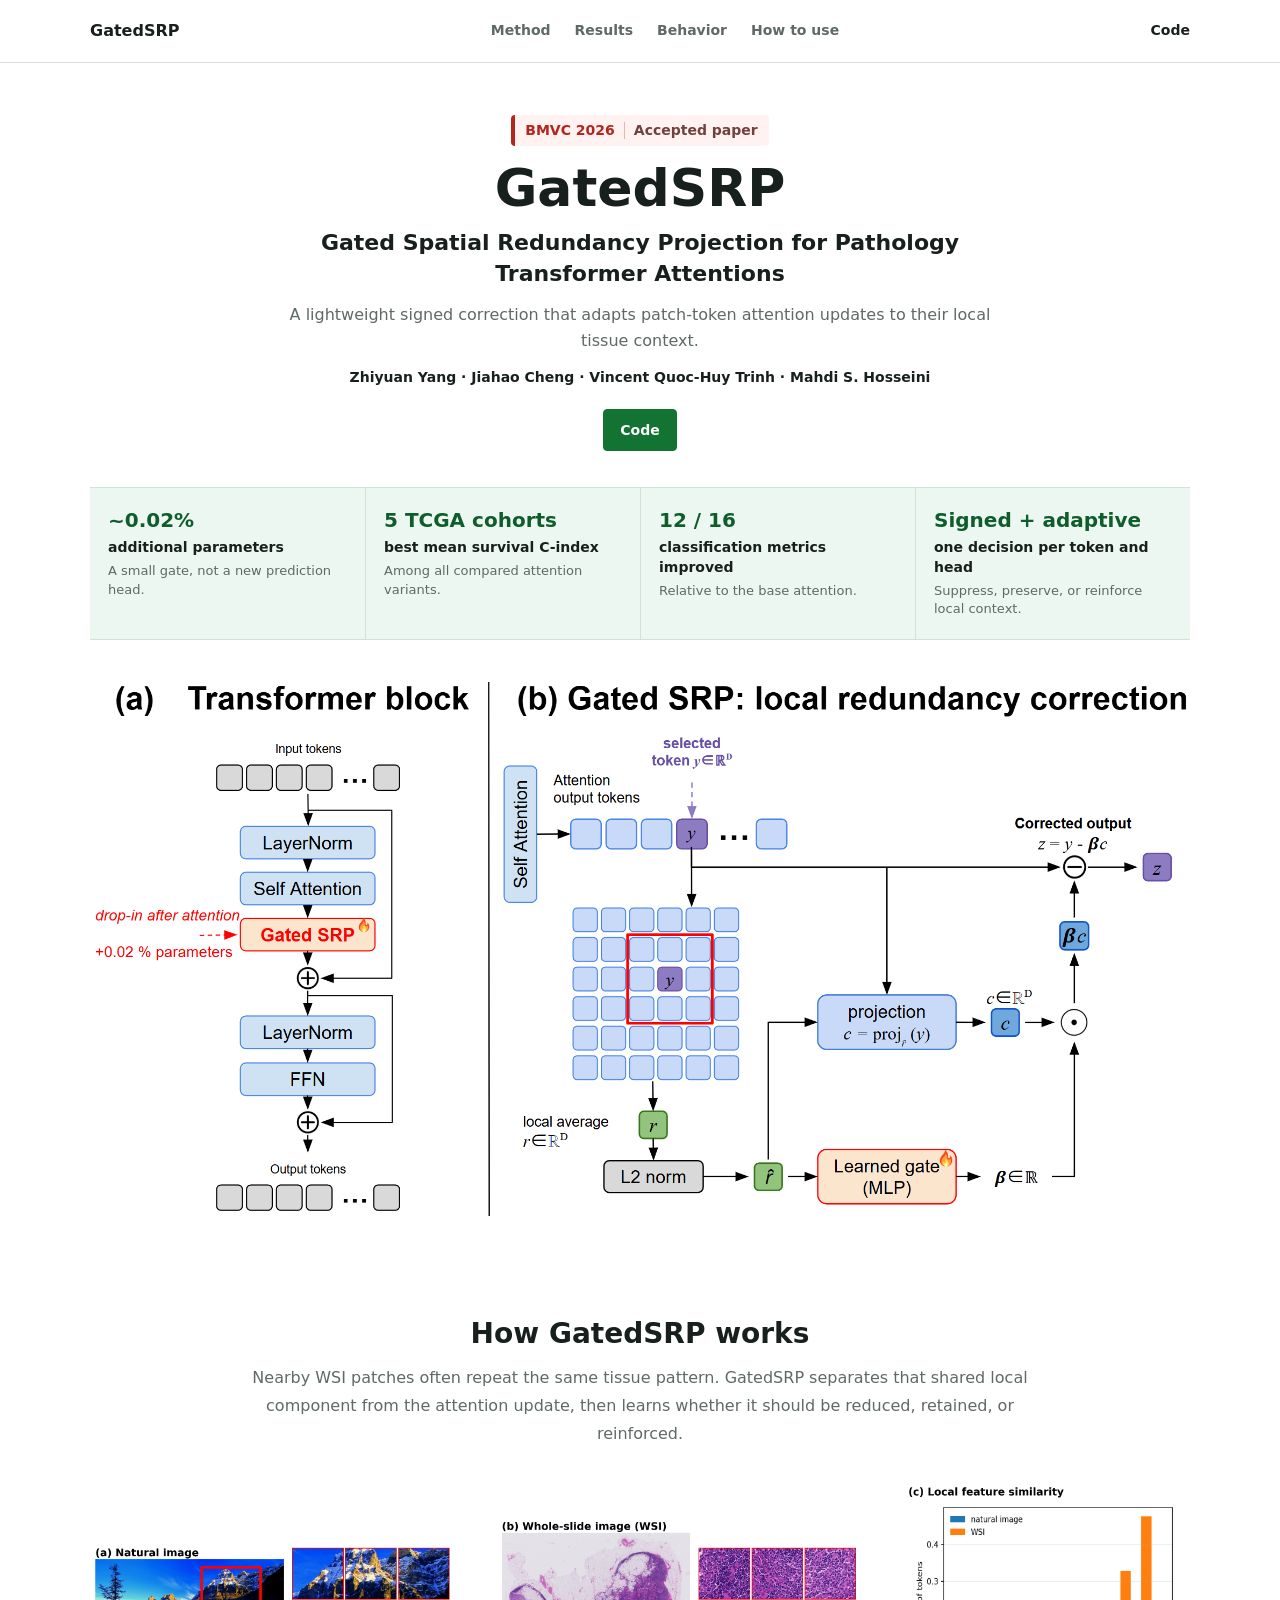
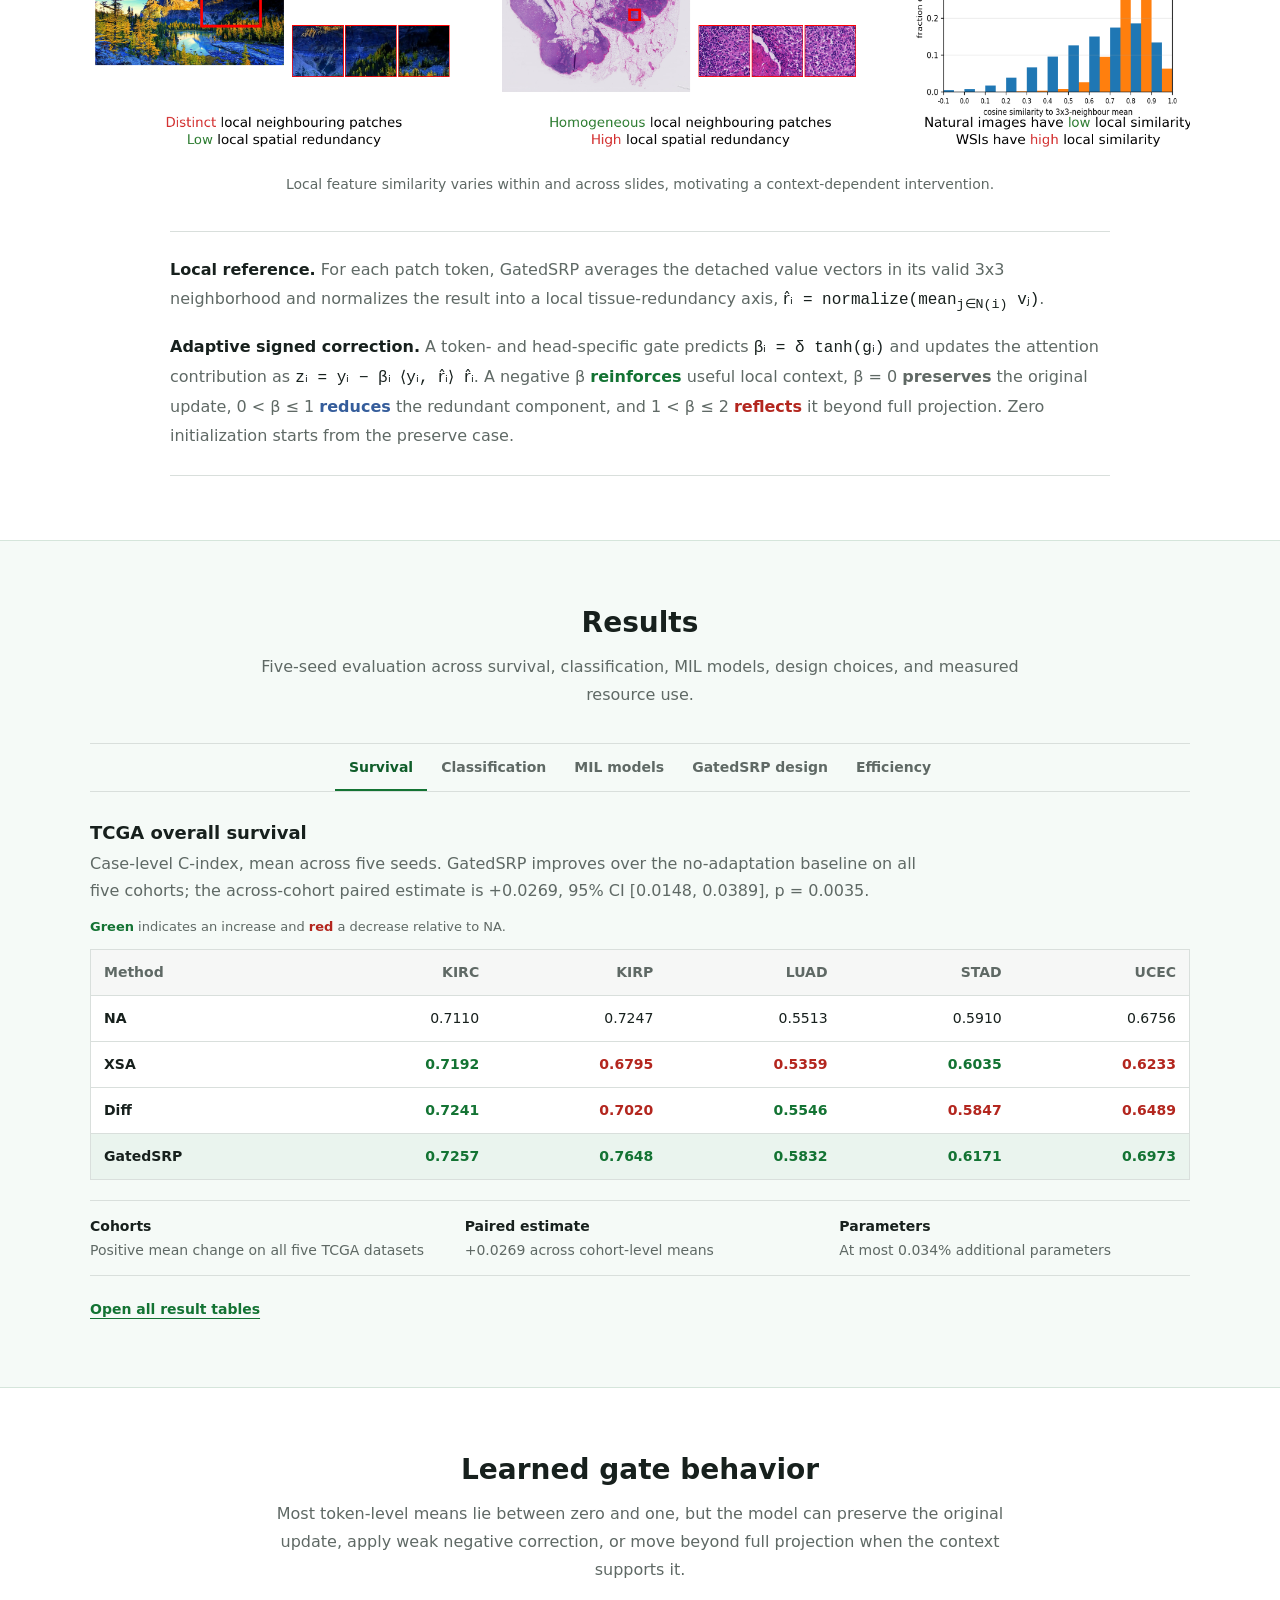
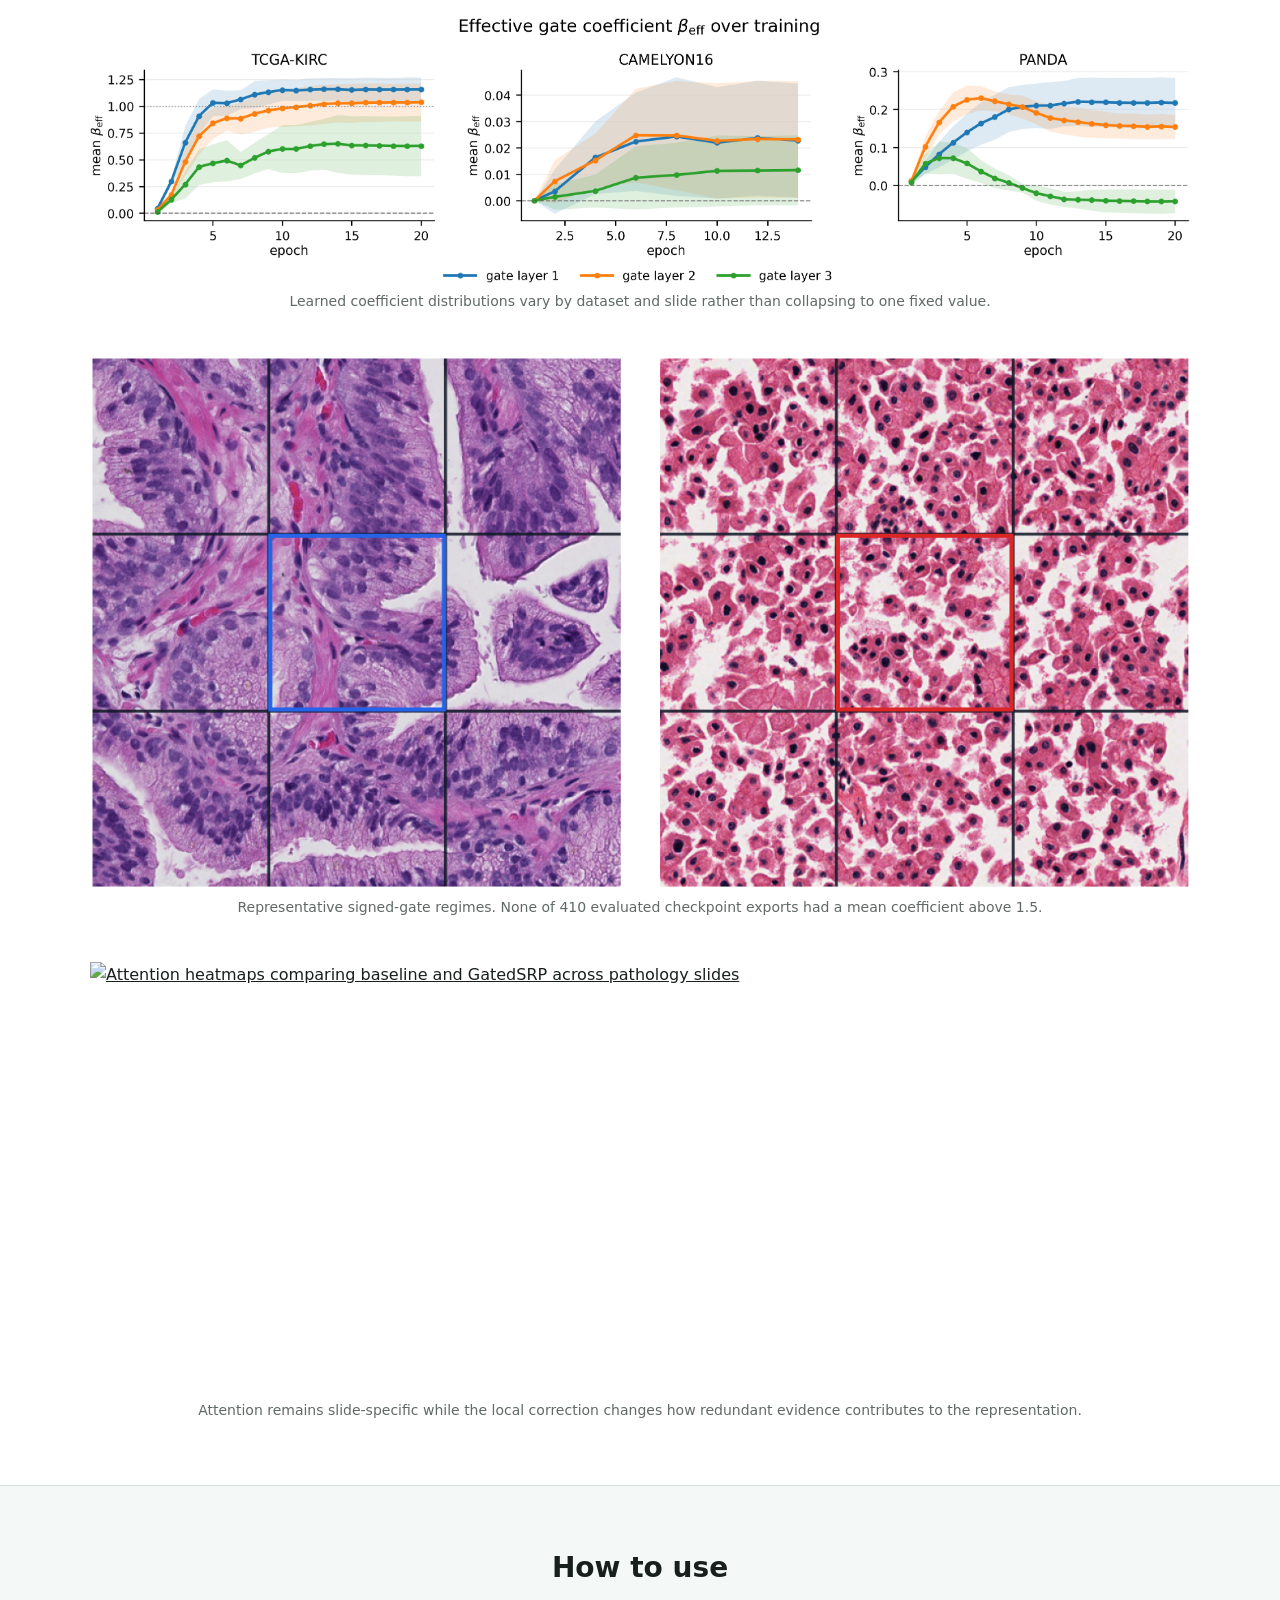
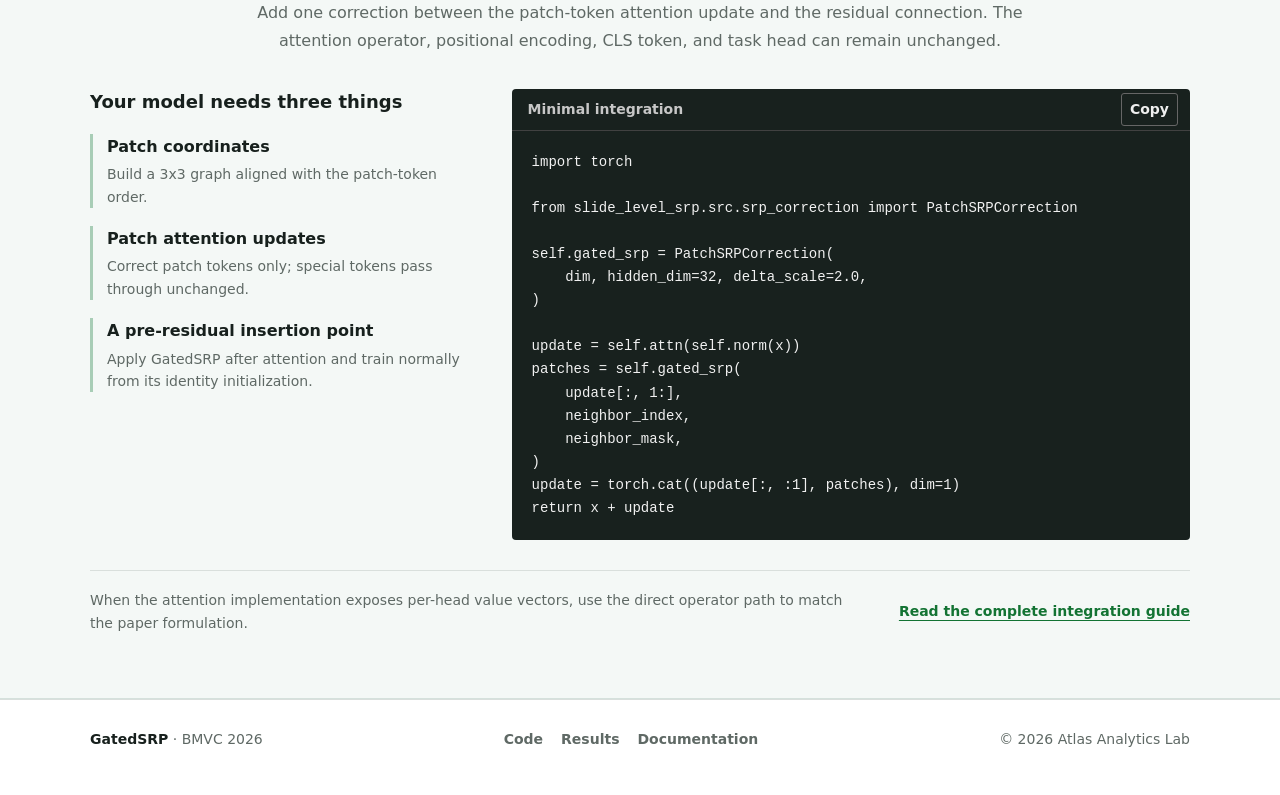
==== commit 1ff16c9a: "Simplify method and result presentation" ====
--- a/website/index.html
+++ b/website/index.html
@@ -94,34 +94,9 @@
           <figcaption>Local feature similarity varies within and across slides, motivating a context-dependent intervention.</figcaption>
         </figure>
 
-        <div class="method-explanation">
-          <article class="method-concept">
-            <p class="concept-label">Local spatial reference</p>
-            <h3>Measure what repeats nearby</h3>
-            <p>The detached value vectors from each valid 3x3 patch neighborhood are averaged and normalized into a local tissue-redundancy axis.</p>
-            <code>r̂ᵢ = normalize(mean<sub>j∈N(i)</sub> vⱼ)</code>
-          </article>
-          <article class="method-concept">
-            <p class="concept-label">Token- and head-specific decision</p>
-            <h3>Adapt the correction to context</h3>
-            <p>Local homogeneity, neighbor availability, and attention alignment drive a bounded signed gate. Zero initialization makes the first update identical to the original attention layer.</p>
-            <code>βᵢ = δ tanh(gᵢ)</code>
-          </article>
-        </div>
-
-        <div class="core-update" aria-label="GatedSRP update equation">
-          <div>
-            <span>One geometric correction</span>
-            <code>zᵢ = yᵢ − βᵢ ⟨yᵢ, r̂ᵢ⟩ r̂ᵢ</code>
-          </div>
-          <p>Only the neighborhood-aligned component changes. The remaining attention information, CLS token, output projection, residual path, and task head stay intact.</p>
-        </div>
-
-        <div class="gate-regimes" aria-label="Meaning of the signed gate coefficient">
-          <div class="gate-regime regime-reinforce"><span>β &lt; 0</span><strong>Reinforce</strong><small>Increase useful local context.</small></div>
-          <div class="gate-regime regime-identity"><span>β = 0</span><strong>Preserve</strong><small>Recover the original attention update.</small></div>
-          <div class="gate-regime regime-project"><span>0 &lt; β ≤ 1</span><strong>Reduce</strong><small>Partly or fully remove redundancy.</small></div>
-          <div class="gate-regime regime-reflect"><span>1 &lt; β ≤ 2</span><strong>Reflect</strong><small>Move beyond full projection.</small></div>
+        <div class="method-summary">
+          <p><strong>Local reference.</strong> For each patch token, GatedSRP averages the detached value vectors in its valid 3x3 neighborhood and normalizes the result into a local tissue-redundancy axis, <code>r̂ᵢ = normalize(mean<sub>j∈N(i)</sub> vⱼ)</code>.</p>
+          <p><strong>Adaptive signed correction.</strong> A token- and head-specific gate predicts <code>βᵢ = δ tanh(gᵢ)</code> and updates the attention contribution as <code>zᵢ = yᵢ − βᵢ ⟨yᵢ, r̂ᵢ⟩ r̂ᵢ</code>. A negative β <strong class="regime-word reinforce-word">reinforces</strong> useful local context, β = 0 <strong class="regime-word preserve-word">preserves</strong> the original update, 0 &lt; β ≤ 1 <strong class="regime-word reduce-word">reduces</strong> the redundant component, and 1 &lt; β ≤ 2 <strong class="regime-word reflect-word">reflects</strong> it beyond full projection. Zero initialization starts from the preserve case.</p>
         </div>
       </div>
     </section>
@@ -130,14 +105,13 @@
       <div class="content-shell">
         <div class="section-heading">
           <h2 id="evidence-title">Results</h2>
-          <p>Five-seed evaluation across survival, classification, attention backbones, MIL models, design choices, and measured resource use.</p>
+          <p>Five-seed evaluation across survival, classification, MIL models, design choices, and measured resource use.</p>
         </div>
 
         <div class="tabs" data-tabs>
           <div class="tab-list" role="tablist" aria-label="Result views">
             <button id="tab-survival" role="tab" aria-selected="true" aria-controls="panel-survival" tabindex="0">Survival</button>
             <button id="tab-classification" role="tab" aria-selected="false" aria-controls="panel-classification" tabindex="-1">Classification</button>
-            <button id="tab-backbones" role="tab" aria-selected="false" aria-controls="panel-backbones" tabindex="-1">Slide backbones</button>
             <button id="tab-mil" role="tab" aria-selected="false" aria-controls="panel-mil" tabindex="-1">MIL models</button>
             <button id="tab-design" role="tab" aria-selected="false" aria-controls="panel-design" tabindex="-1">GatedSRP design</button>
             <button id="tab-efficiency" role="tab" aria-selected="false" aria-controls="panel-efficiency" tabindex="-1">Efficiency</button>
@@ -186,24 +160,6 @@
               </table>
             </div>
             <p class="result-note">The selected metric improves over NA on four datasets; CAMELYON17 is the exception. Per-seed values and all task metrics are included in the repository.</p>
-          </section>
-
-          <section id="panel-backbones" class="tab-panel" role="tabpanel" aria-labelledby="tab-backbones" hidden>
-            <div class="result-intro">
-              <h3>Slide backbone compatibility</h3>
-              <p>Baseline to GatedSRP selected metric. These runs use official SPAN and Prov-GigaPath LongNet implementations plus dense MHSA, without pretrained slide checkpoints or architecture-specific gate tuning.</p>
-            </div>
-            <div class="table-wrap">
-              <table>
-                <thead><tr><th>Architecture</th><th>KIRP</th><th>LUAD</th><th>STAD</th><th>PANDA</th><th>BRACS</th></tr></thead>
-                <tbody>
-                  <tr><th>SPAN</th><td class="positive">.7033 → .7454</td><td class="negative">.5702 → .5516</td><td class="positive">.5608 → .5730</td><td class="negative">.8722 → .8718</td><td class="negative">.4321 → .3949</td></tr>
-                  <tr><th>Prov-GigaPath LongNet</th><td class="negative">.6974 → .6612</td><td class="negative">.5680 → .5517</td><td class="positive">.5548 → .5614</td><td class="negative">.8800 → .8767</td><td class="negative">.4033 → .3840</td></tr>
-                  <tr><th>Dense MHSA</th><td class="negative">.7204 → .7199</td><td class="positive">.5537 → .5569</td><td class="positive">.5422 → .5592</td><td class="negative">.8767 → .8762</td><td class="positive">.4149 → .4276</td></tr>
-                </tbody>
-              </table>
-            </div>
-            <p class="result-note">The adapter is technically portable, but improvements are not universal across external backbones. This is compatibility evidence, not a claim of architecture-independent gain.</p>
           </section>
 
           <section id="panel-mil" class="tab-panel" role="tabpanel" aria-labelledby="tab-mil" hidden>
@@ -328,7 +284,6 @@
               <li><strong>Patch attention updates</strong><span>Correct patch tokens only; special tokens pass through unchanged.</span></li>
               <li><strong>A pre-residual insertion point</strong><span>Apply GatedSRP after attention and train normally from its identity initialization.</span></li>
             </ul>
-            <p class="usage-note"><strong>No task-specific rewrite.</strong> Existing losses, classifiers, and evaluation code remain in place.</p>
           </div>
 
           <div class="code-shell">
--- a/website/static/css/index.css
+++ b/website/static/css/index.css
@@ -361,160 +361,51 @@
   text-align: center;
 }
 
-.method-explanation {
-  display: grid;
-  grid-template-columns: repeat(2, minmax(0, 1fr));
-  margin-top: 38px;
+.method-summary {
+  max-width: 940px;
+  margin: 36px auto 0;
+  padding: 24px 0;
   border-block: 1px solid var(--line);
 }
 
-.method-concept {
-  min-width: 0;
-  padding: 24px 30px 24px 0;
-}
-
-.method-concept + .method-concept {
-  padding-right: 0;
-  padding-left: 30px;
-  border-left: 1px solid var(--line);
-}
-
-.concept-label {
+.method-summary p {
   margin: 0;
+  color: var(--muted);
+  font-size: 16px;
+  line-height: 1.8;
+}
+
+.method-summary p + p {
+  margin-top: 16px;
+}
+
+.method-summary strong,
+.method-summary code {
+  color: var(--ink);
+  font-size: inherit;
+}
+
+.method-summary strong {
+  font-weight: 700;
+}
+
+.method-summary code {
+  white-space: normal;
+}
+
+.method-summary .reinforce-word {
   color: var(--accent);
-  font-size: 14px;
-  font-weight: 700;
-}
-
-.method-concept h3 {
-  margin: 6px 0 6px;
-  font-size: 18px;
-  font-weight: 700;
-  line-height: 1.35;
-}
-
-.method-concept > p:not(.concept-label) {
-  margin: 0;
-  color: var(--muted);
-  font-size: 16px;
-  line-height: 1.65;
-}
-
-.method-concept > code {
-  display: block;
-  margin-top: 14px;
-  color: var(--accent-dark);
-  font-size: 14px;
-  line-height: 1.5;
-}
-
-.core-update {
-  display: grid;
-  grid-template-columns: minmax(280px, .85fr) minmax(0, 1.15fr);
-  align-items: center;
-  gap: 30px;
-  margin-top: 30px;
-  padding: 22px 24px;
-  background: var(--accent-soft);
-  border-left: 4px solid var(--accent);
-}
-
-.core-update > div {
-  min-width: 0;
-}
-
-.core-update span {
-  display: block;
-  margin-bottom: 6px;
-  color: var(--accent-dark);
-  font-size: 14px;
-  font-weight: 700;
-}
-
-.core-update code {
-  color: var(--ink);
-  font-size: 18px;
-  font-weight: 600;
-  white-space: nowrap;
-}
-
-.core-update p {
-  margin: 0;
-  color: var(--muted);
-  font-size: 14px;
-  line-height: 1.65;
-}
-
-.gate-regimes {
-  display: grid;
-  grid-template-columns: repeat(4, minmax(0, 1fr));
-  margin-top: 30px;
-  border-bottom: 1px solid var(--line);
-}
-
-.gate-regime {
-  min-width: 0;
-  padding: 15px 16px 18px;
-  border-top: 3px solid var(--line);
-}
-
-.gate-regime + .gate-regime {
-  border-left: 1px solid var(--line);
-}
-
-.gate-regime span,
-.gate-regime strong,
-.gate-regime small {
-  display: block;
-}
-
-.gate-regime span {
-  font-size: 14px;
-  font-weight: 700;
-  font-variant-numeric: tabular-nums;
-}
-
-.gate-regime strong {
-  margin-top: 3px;
-  font-size: 16px;
-}
-
-.gate-regime small {
-  margin-top: 3px;
-  color: var(--muted);
-  font-size: 13px;
-  line-height: 1.45;
-}
-
-.regime-reinforce {
-  border-top-color: var(--accent);
-}
-
-.regime-reinforce span {
-  color: var(--accent);
-}
-
-.regime-identity {
-  border-top-color: #7c8581;
-}
-
-.regime-identity span {
+}
+
+.method-summary .preserve-word {
   color: #606965;
 }
 
-.regime-project {
-  border-top-color: var(--blue);
-}
-
-.regime-project span {
+.method-summary .reduce-word {
   color: var(--blue);
 }
 
-.regime-reflect {
-  border-top-color: var(--red);
-}
-
-.regime-reflect span {
+.method-summary .reflect-word {
   color: var(--red);
 }
 
@@ -757,19 +648,6 @@
   color: var(--muted);
   font-size: 14px;
   line-height: 1.6;
-}
-
-.usage-note {
-  margin: 22px 0 0;
-  padding: 13px 14px;
-  background: var(--white);
-  border-left: 3px solid var(--accent);
-  font-size: 14px;
-  line-height: 1.6;
-}
-
-.usage-note strong {
-  color: var(--accent-dark);
 }
 
 .code-shell {
@@ -888,12 +766,17 @@
 
   .tab-list {
     display: grid;
-    grid-template-columns: repeat(3, minmax(0, 1fr));
+    grid-template-columns: repeat(6, minmax(0, 1fr));
   }
 
   .tab-list button {
+    grid-column: span 2;
     width: 100%;
     min-width: 0;
+  }
+
+  .tab-list button:nth-last-child(-n + 2) {
+    grid-column: span 3;
   }
 
   .two-column-results,
@@ -977,41 +860,9 @@
     font-size: 16px;
   }
 
-  .method-explanation {
-    grid-template-columns: 1fr;
+  .method-summary {
     margin-top: 30px;
-  }
-
-  .method-concept,
-  .method-concept + .method-concept {
     padding: 20px 0;
-  }
-
-  .method-concept + .method-concept {
-    border-top: 1px solid var(--line);
-    border-left: 0;
-  }
-
-  .core-update {
-    grid-template-columns: 1fr;
-    gap: 12px;
-    padding: 20px;
-  }
-
-  .core-update code {
-    white-space: normal;
-  }
-
-  .gate-regimes {
-    grid-template-columns: repeat(2, minmax(0, 1fr));
-  }
-
-  .gate-regime:nth-child(3) {
-    border-left: 0;
-  }
-
-  .tab-list {
-    grid-template-columns: repeat(2, minmax(0, 1fr));
   }
 
   .tab-list button {
@@ -1045,6 +896,21 @@
   }
 }
 
+@media (max-width: 520px) {
+  .tab-list {
+    grid-template-columns: repeat(2, minmax(0, 1fr));
+  }
+
+  .tab-list button,
+  .tab-list button:nth-last-child(-n + 2) {
+    grid-column: auto;
+  }
+
+  .tab-list button:last-child {
+    grid-column: 1 / -1;
+  }
+}
+
 @media (max-width: 340px) {
   h1 {
     font-size: 36px;
@@ -1078,15 +944,6 @@
     border-top: 1px solid #cfe3d6;
   }
 
-  .gate-regimes {
-    grid-template-columns: 1fr;
-  }
-
-  .gate-regime,
-  .gate-regime + .gate-regime,
-  .gate-regime:nth-child(3) {
-    border-left: 0;
-  }
 }
 
 @media (prefers-reduced-motion: reduce) {
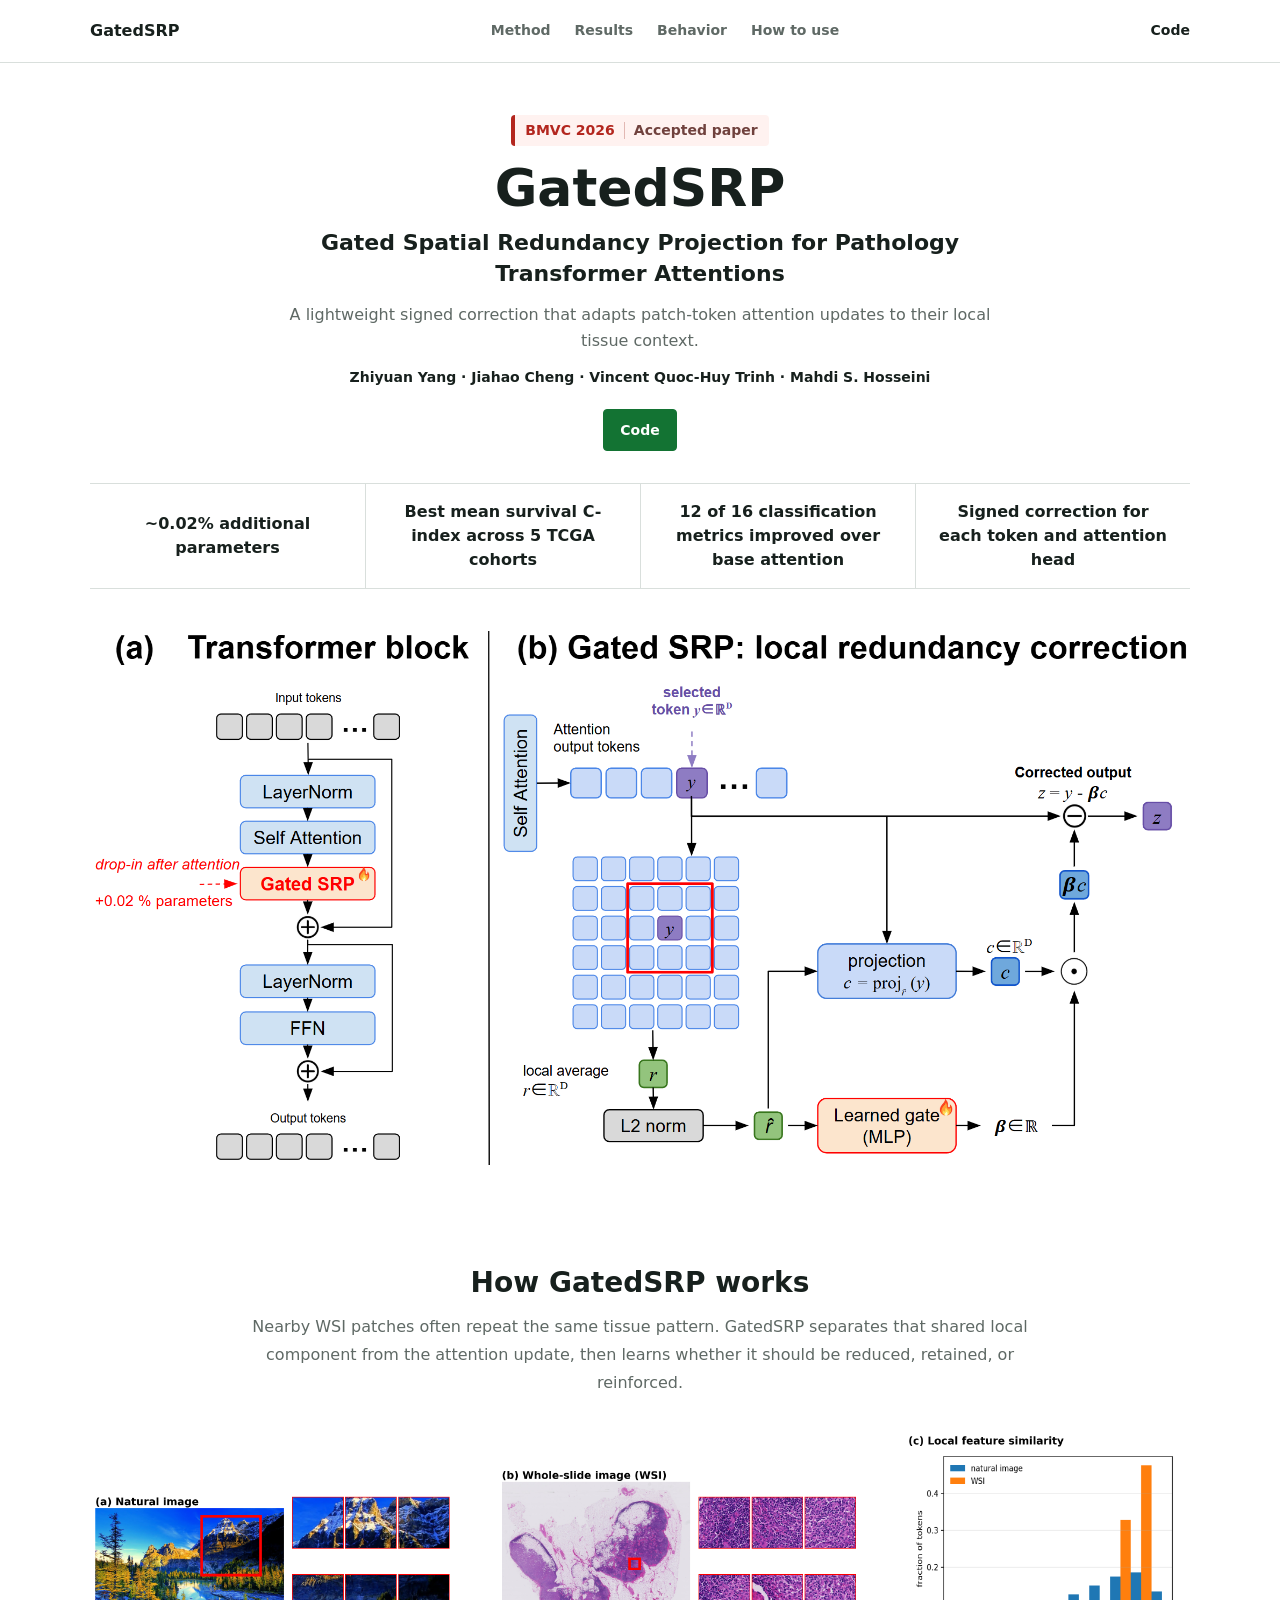
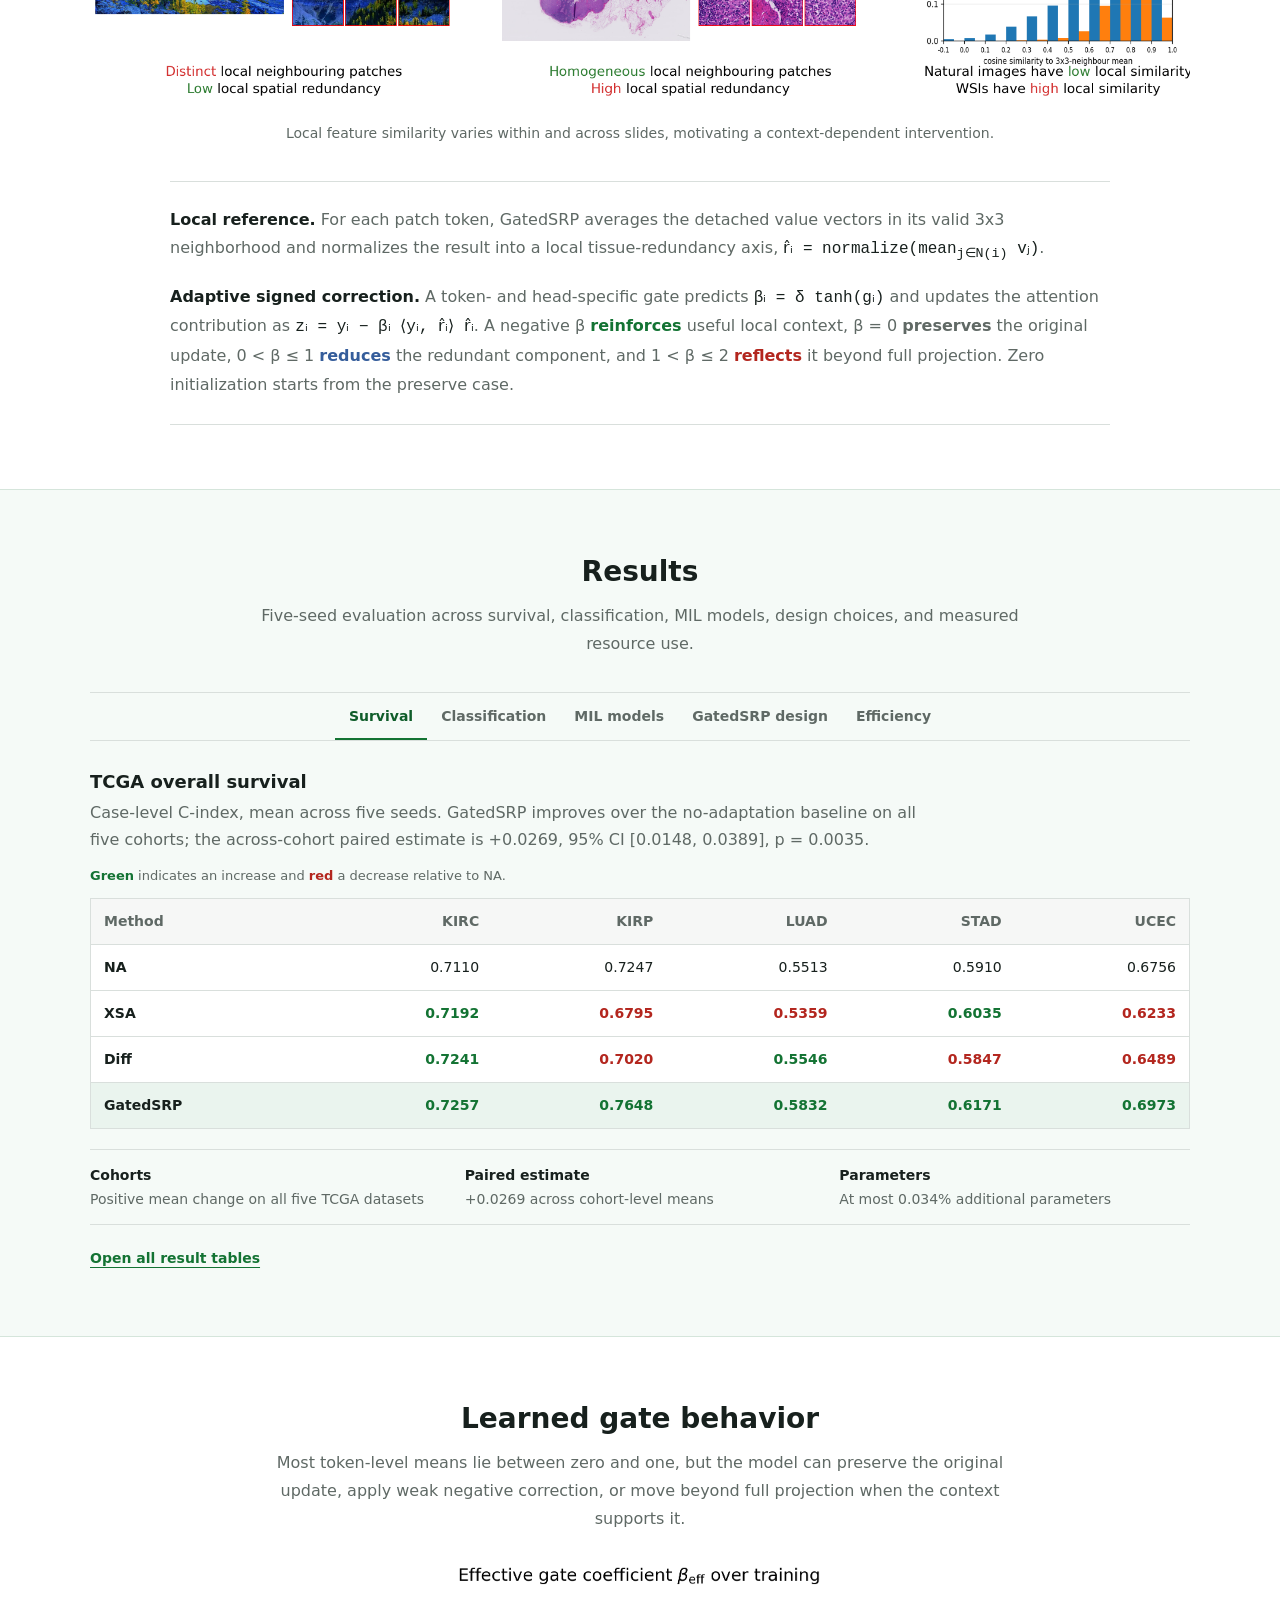
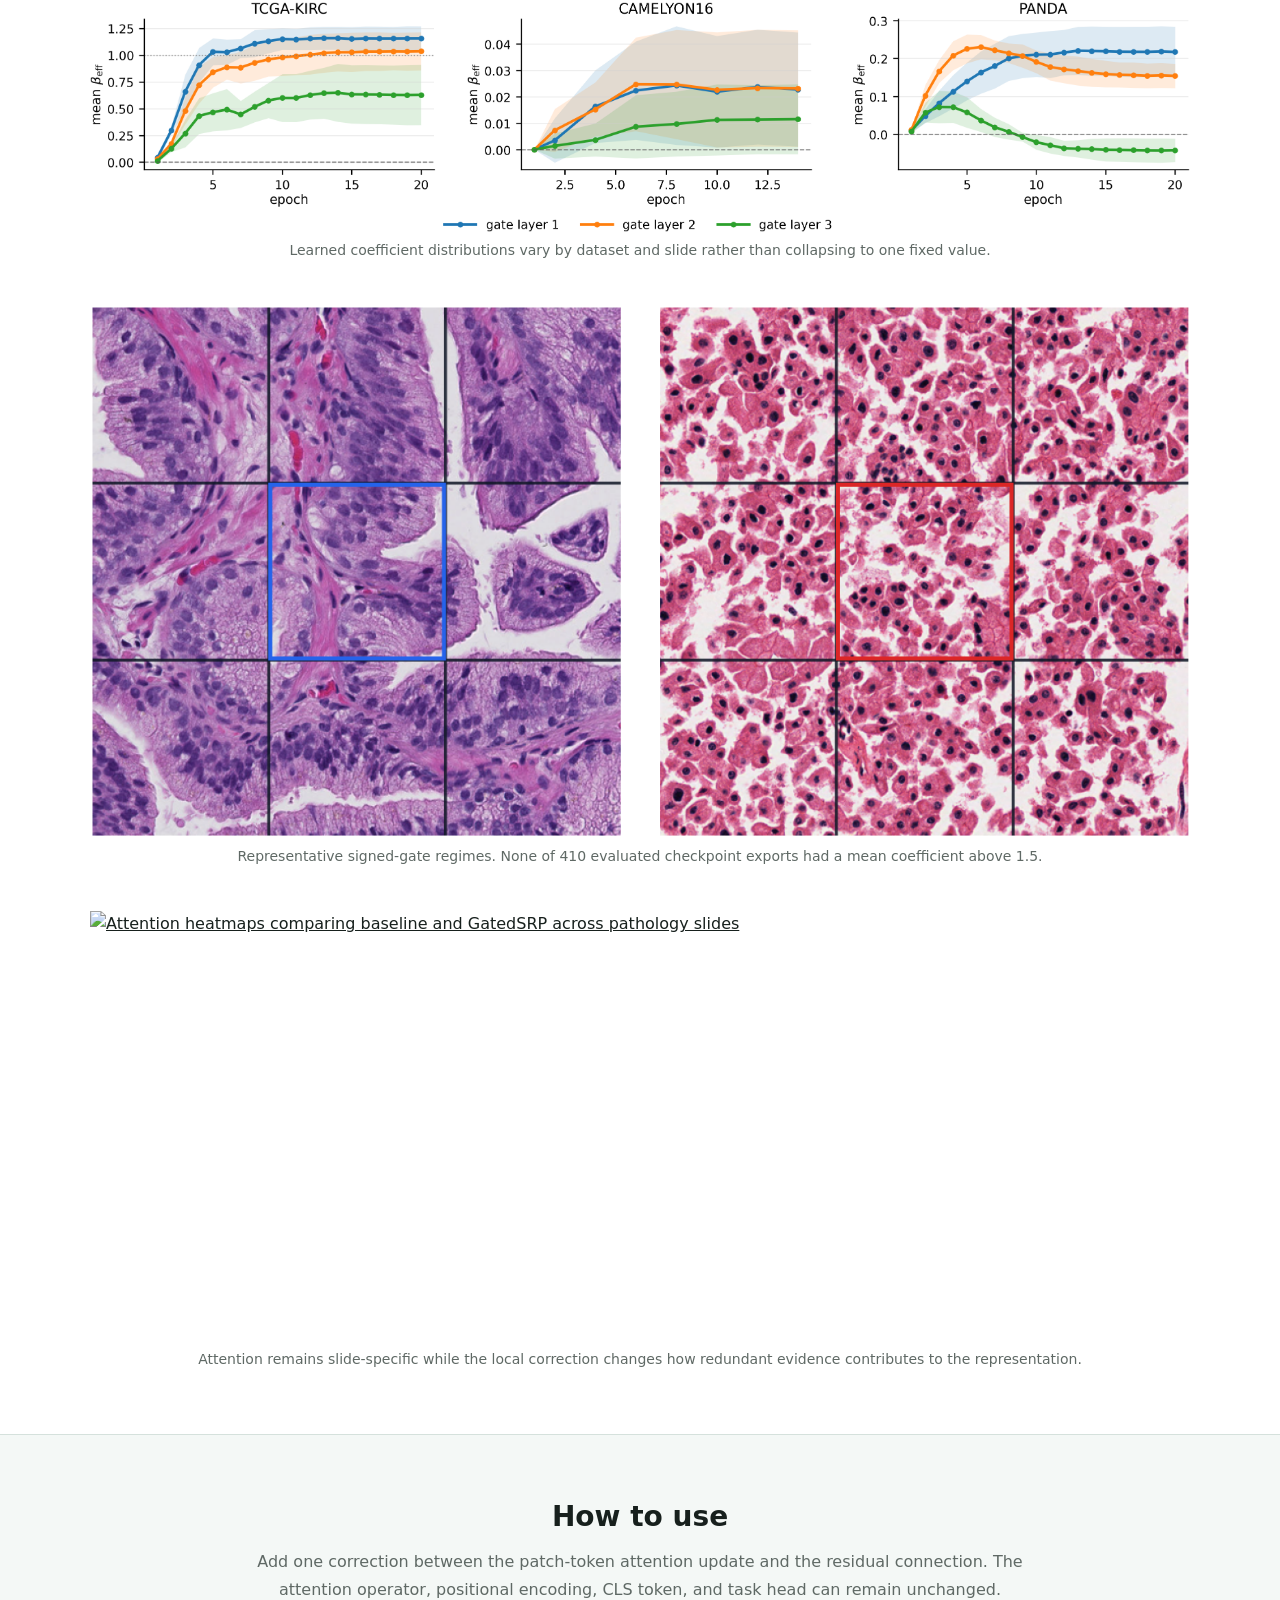
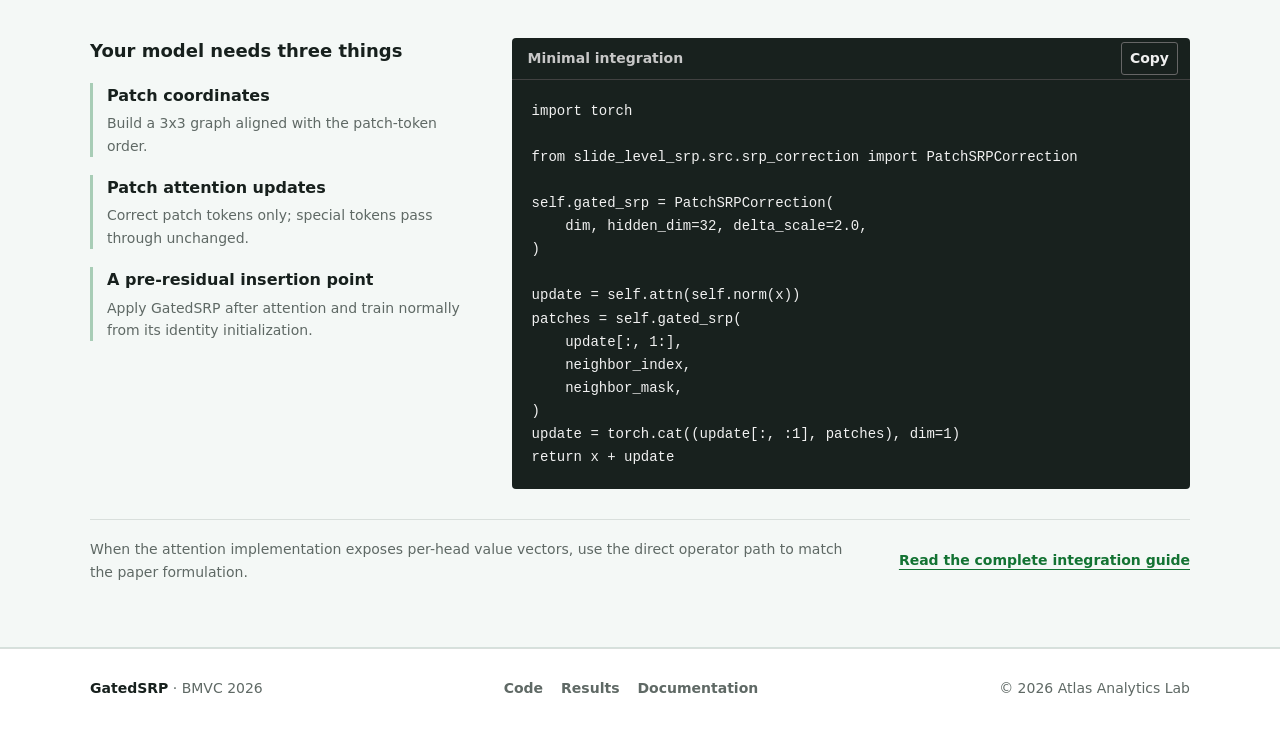
==== commit d1f18d65: "Simplify hero highlights" ====
--- a/website/index.html
+++ b/website/index.html
@@ -52,24 +52,16 @@
 
       <div class="hero-highlights content-shell" aria-label="GatedSRP highlights">
         <div class="highlight-item">
-          <strong>~0.02%</strong>
-          <span>additional parameters</span>
-          <small>A small gate, not a new prediction head.</small>
+          <p>~0.02% additional parameters</p>
         </div>
         <div class="highlight-item">
-          <strong>5 TCGA cohorts</strong>
-          <span>best mean survival C-index</span>
-          <small>Among all compared attention variants.</small>
+          <p>Best mean survival C-index across 5 TCGA cohorts</p>
         </div>
         <div class="highlight-item">
-          <strong>12 / 16</strong>
-          <span>classification metrics improved</span>
-          <small>Relative to the base attention.</small>
+          <p>12 of 16 classification metrics improved over base attention</p>
         </div>
         <div class="highlight-item">
-          <strong>Signed + adaptive</strong>
-          <span>one decision per token and head</span>
-          <small>Suppress, preserve, or reinforce local context.</small>
+          <p>Signed correction for each token and attention head</p>
         </div>
       </div>
 
--- a/website/static/css/index.css
+++ b/website/static/css/index.css
@@ -246,47 +246,29 @@
 .hero-highlights {
   display: grid;
   grid-template-columns: repeat(4, minmax(0, 1fr));
-  margin-top: 36px;
-  background: var(--accent-soft);
-  border-block: 1px solid #cfe3d6;
+  margin-top: 32px;
+  border-block: 1px solid var(--line);
 }
 
 .highlight-item {
+  display: flex;
   min-width: 0;
-  padding: 20px 18px;
-  text-align: left;
+  align-items: center;
+  justify-content: center;
+  padding: 16px 18px;
+  text-align: center;
 }
 
 .highlight-item + .highlight-item {
-  border-left: 1px solid #cfe3d6;
-}
-
-.highlight-item strong,
-.highlight-item span,
-.highlight-item small {
-  display: block;
-}
-
-.highlight-item strong {
-  color: var(--accent-dark);
-  font-size: 20px;
-  font-weight: 750;
-  line-height: 1.25;
-  font-variant-numeric: tabular-nums;
-}
-
-.highlight-item span {
-  margin-top: 5px;
-  font-size: 14px;
-  font-weight: 700;
-  line-height: 1.4;
-}
-
-.highlight-item small {
-  margin-top: 4px;
-  color: var(--muted);
-  font-size: 13px;
-  line-height: 1.45;
+  border-left: 1px solid var(--line);
+}
+
+.highlight-item p {
+  margin: 0;
+  color: var(--ink);
+  font-size: 16px;
+  font-weight: 600;
+  line-height: 1.5;
 }
 
 .hero-figure {
@@ -761,7 +743,7 @@
   }
 
   .highlight-item:nth-child(n + 3) {
-    border-top: 1px solid #cfe3d6;
+    border-top: 1px solid var(--line);
   }
 
   .tab-list {
@@ -941,7 +923,7 @@
   }
 
   .highlight-item + .highlight-item {
-    border-top: 1px solid #cfe3d6;
+    border-top: 1px solid var(--line);
   }
 
 }
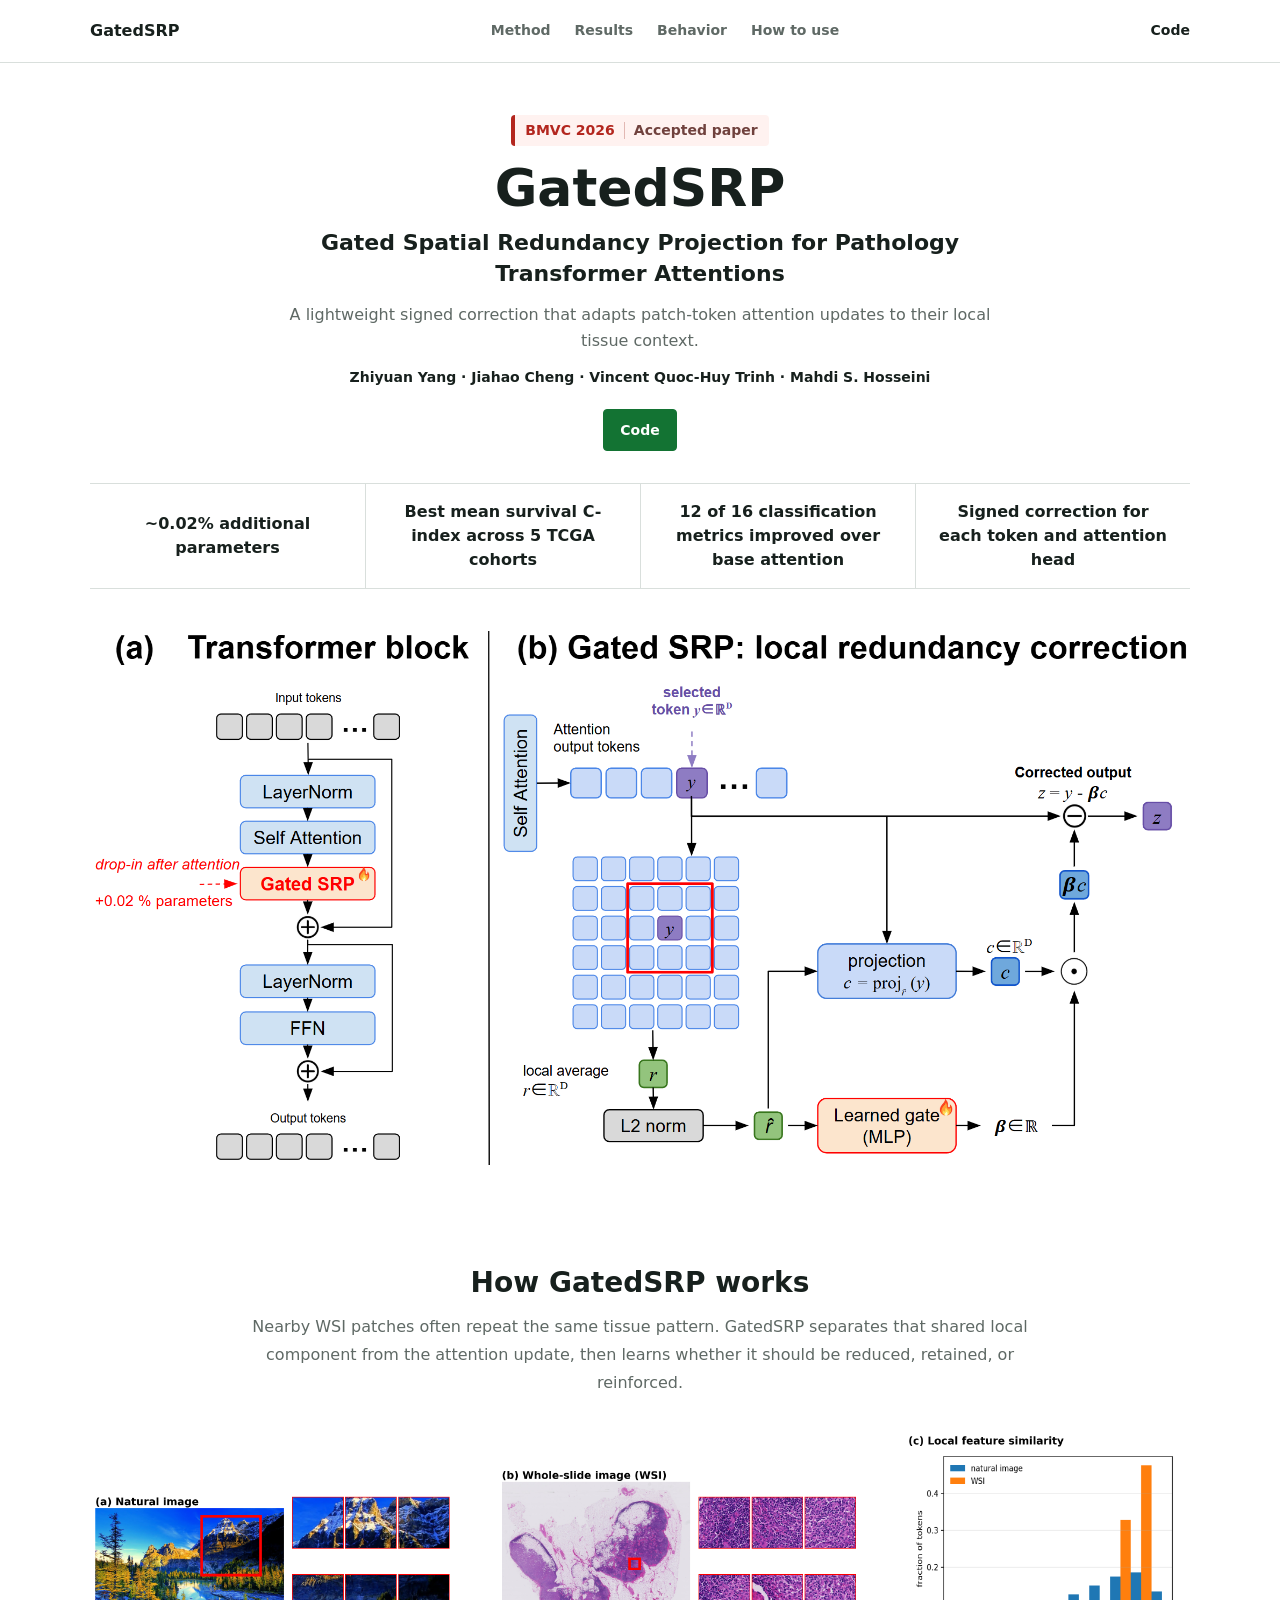
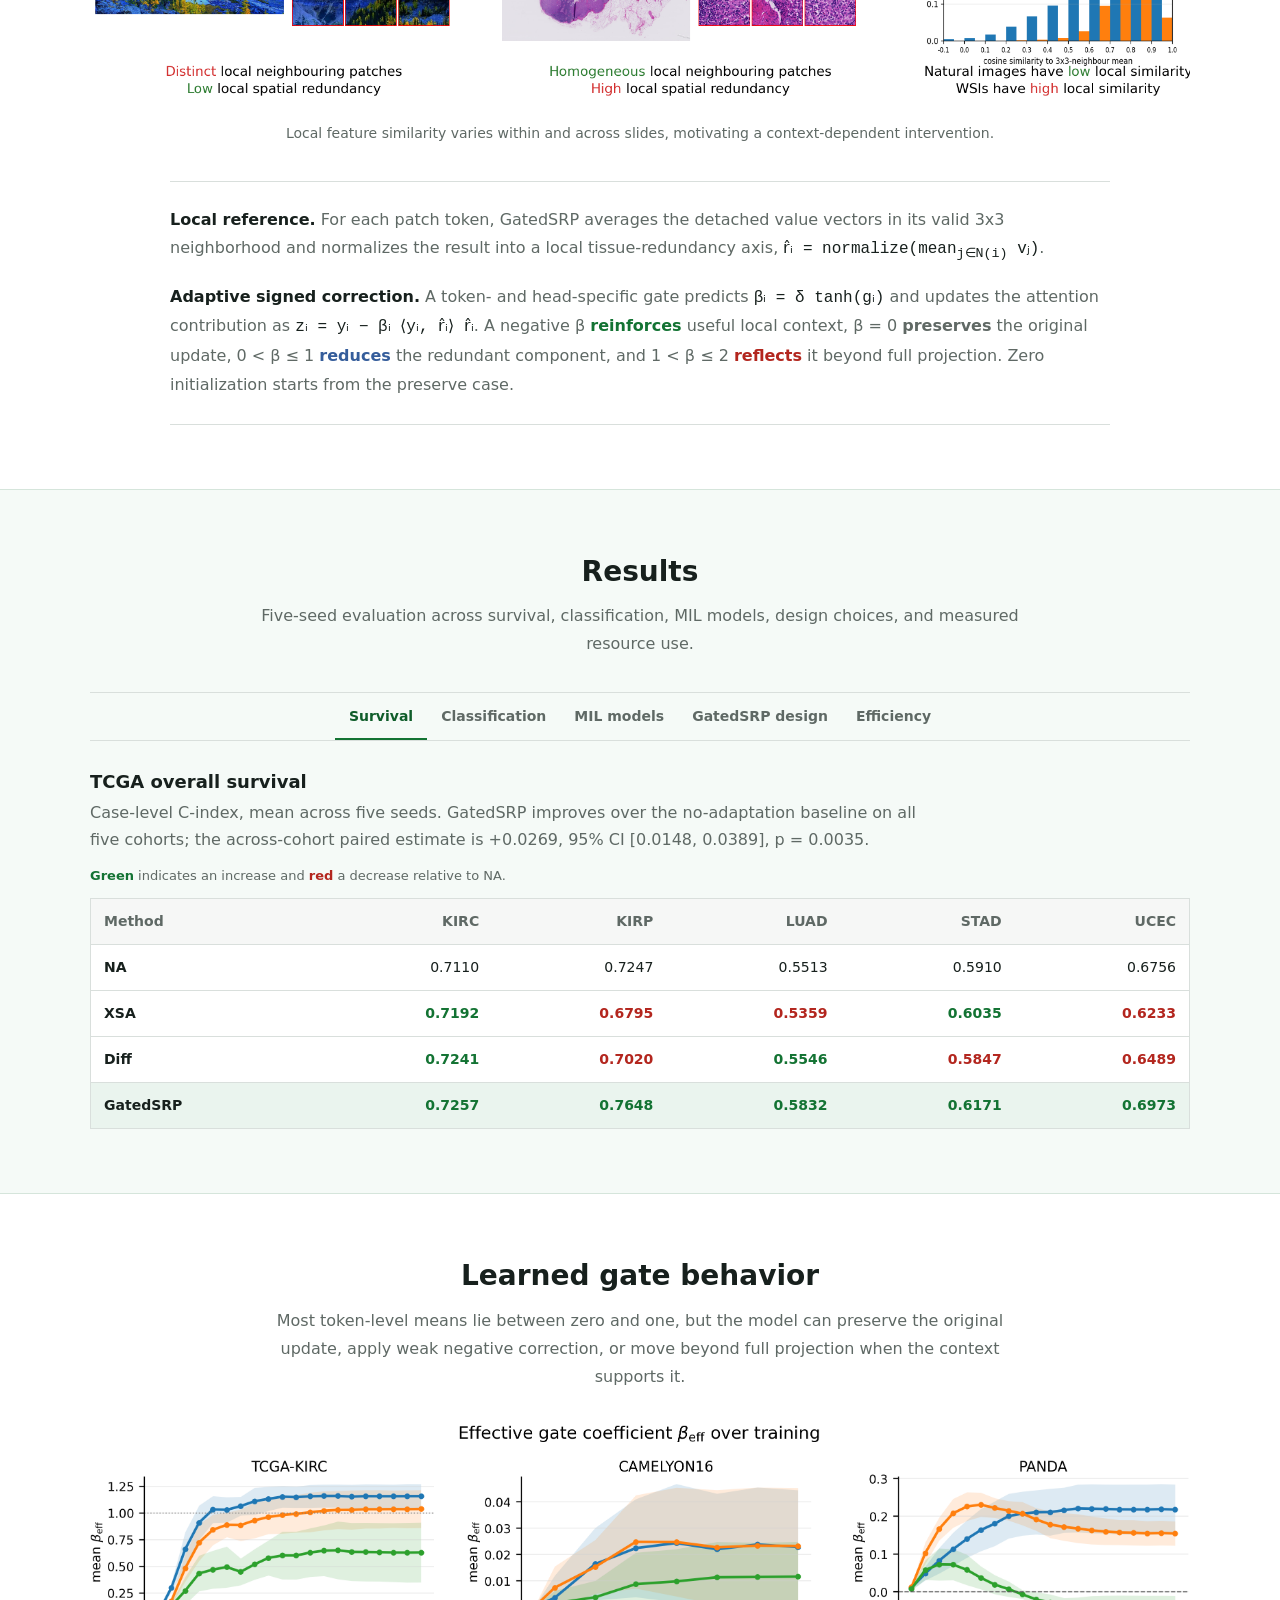
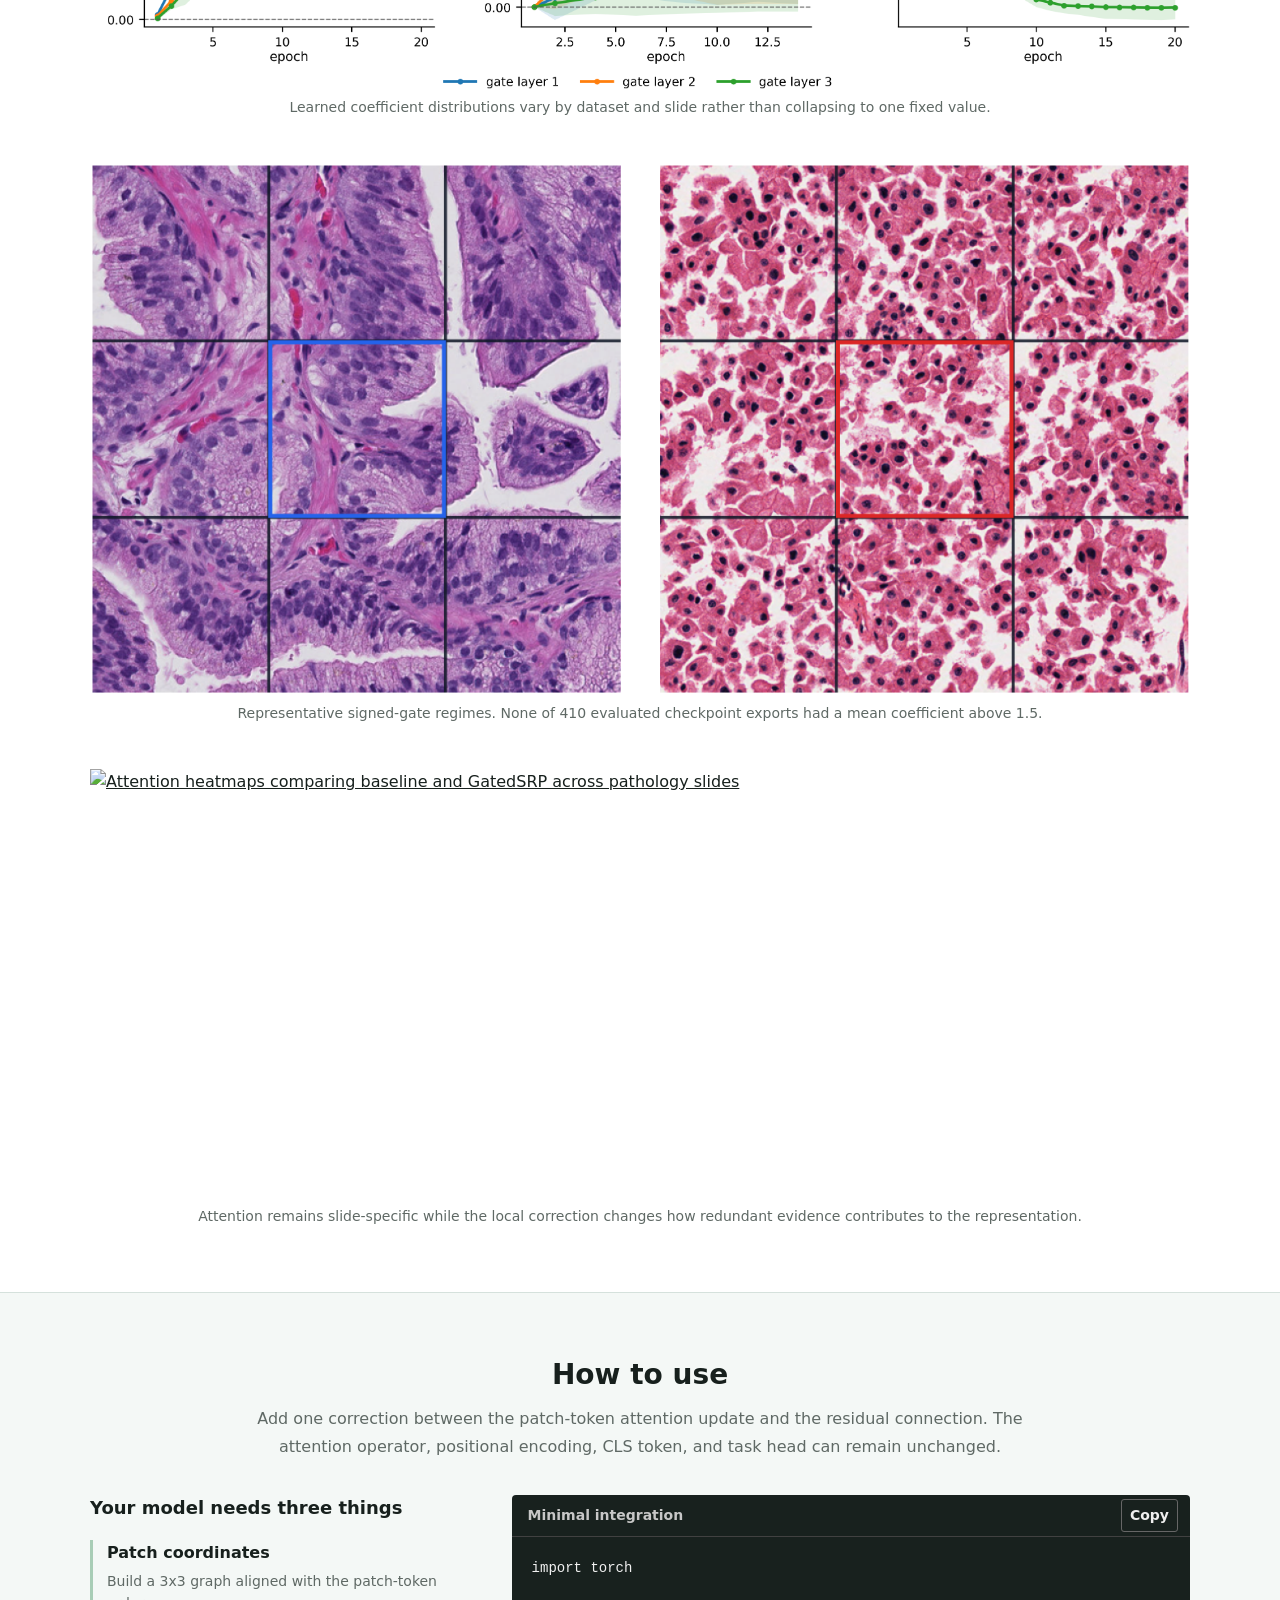
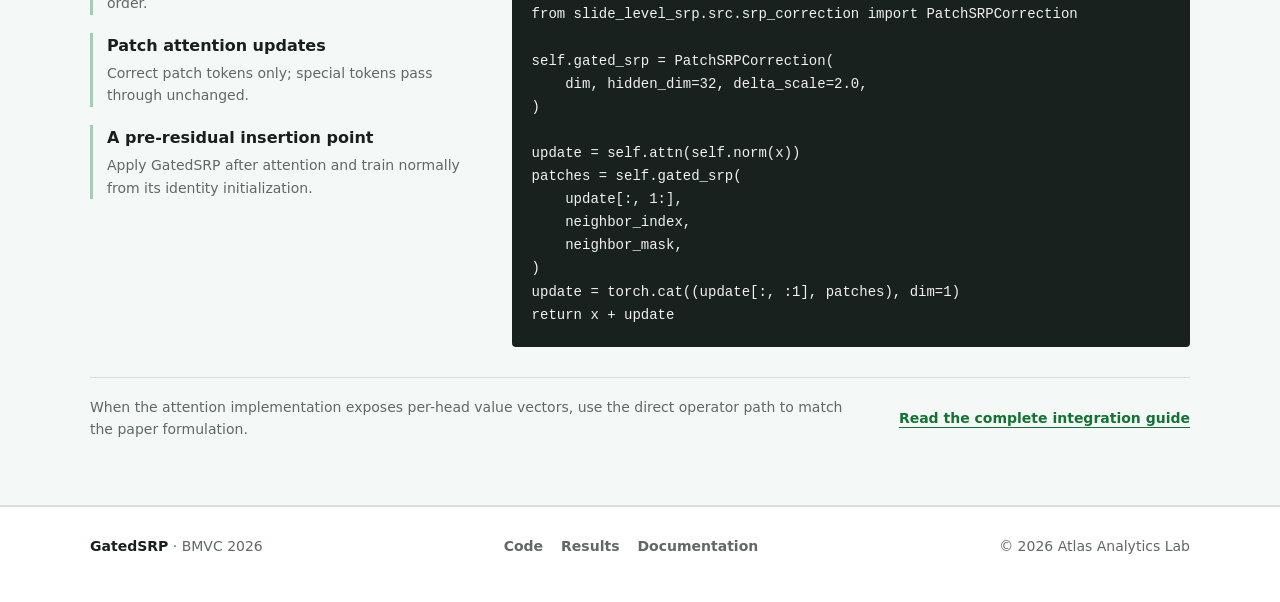
==== commit 3e2fd381: "Remove survival result footer" ====
--- a/website/index.html
+++ b/website/index.html
@@ -126,12 +126,6 @@
                 </tbody>
               </table>
             </div>
-            <div class="inline-findings">
-              <div><strong>Cohorts</strong><span>Positive mean change on all five TCGA datasets</span></div>
-              <div><strong>Paired estimate</strong><span>+0.0269 across cohort-level means</span></div>
-              <div><strong>Parameters</strong><span>At most 0.034% additional parameters</span></div>
-            </div>
-            <a class="text-link" href="https://github.com/AtlasAnalyticsLab/GatedSRP/blob/main/results/README.md">Open all result tables</a>
           </section>
 
           <section id="panel-classification" class="tab-panel" role="tabpanel" aria-labelledby="tab-classification" hidden>
--- a/website/static/css/index.css
+++ b/website/static/css/index.css
@@ -527,31 +527,6 @@
   font-weight: 700;
 }
 
-.inline-findings {
-  display: grid;
-  grid-template-columns: repeat(3, minmax(0, 1fr));
-  gap: 24px;
-  margin: 20px 0;
-  padding: 14px 0;
-  border-block: 1px solid var(--line);
-}
-
-.inline-findings strong,
-.inline-findings span {
-  display: block;
-}
-
-.inline-findings strong {
-  font-size: 14px;
-}
-
-.inline-findings span {
-  margin-top: 2px;
-  color: var(--muted);
-  font-size: 14px;
-  line-height: 1.5;
-}
-
 .text-link {
   color: var(--accent);
   font-size: 14px;
@@ -861,11 +836,6 @@
     padding-inline: 6px;
   }
 
-  .inline-findings {
-    grid-template-columns: 1fr;
-    gap: 12px;
-  }
-
   .usage-footer {
     flex-direction: column;
     align-items: flex-start;
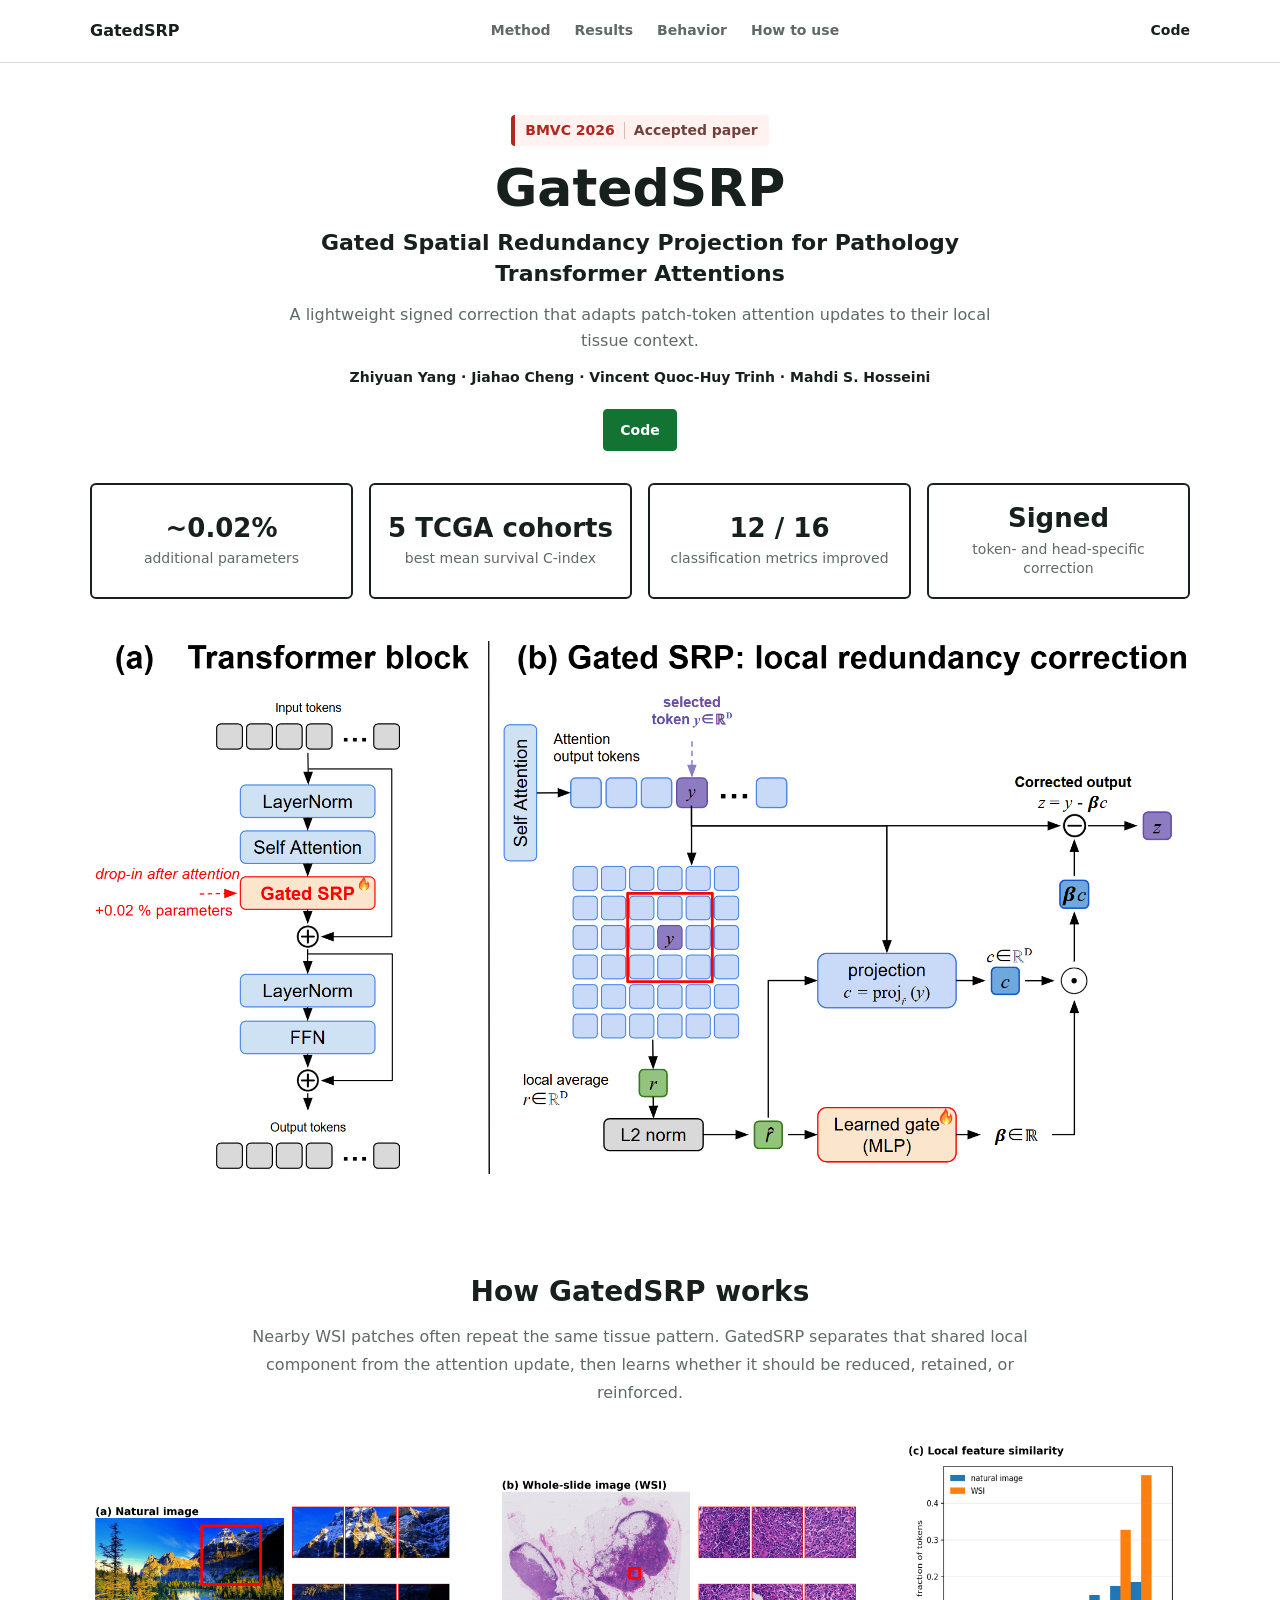
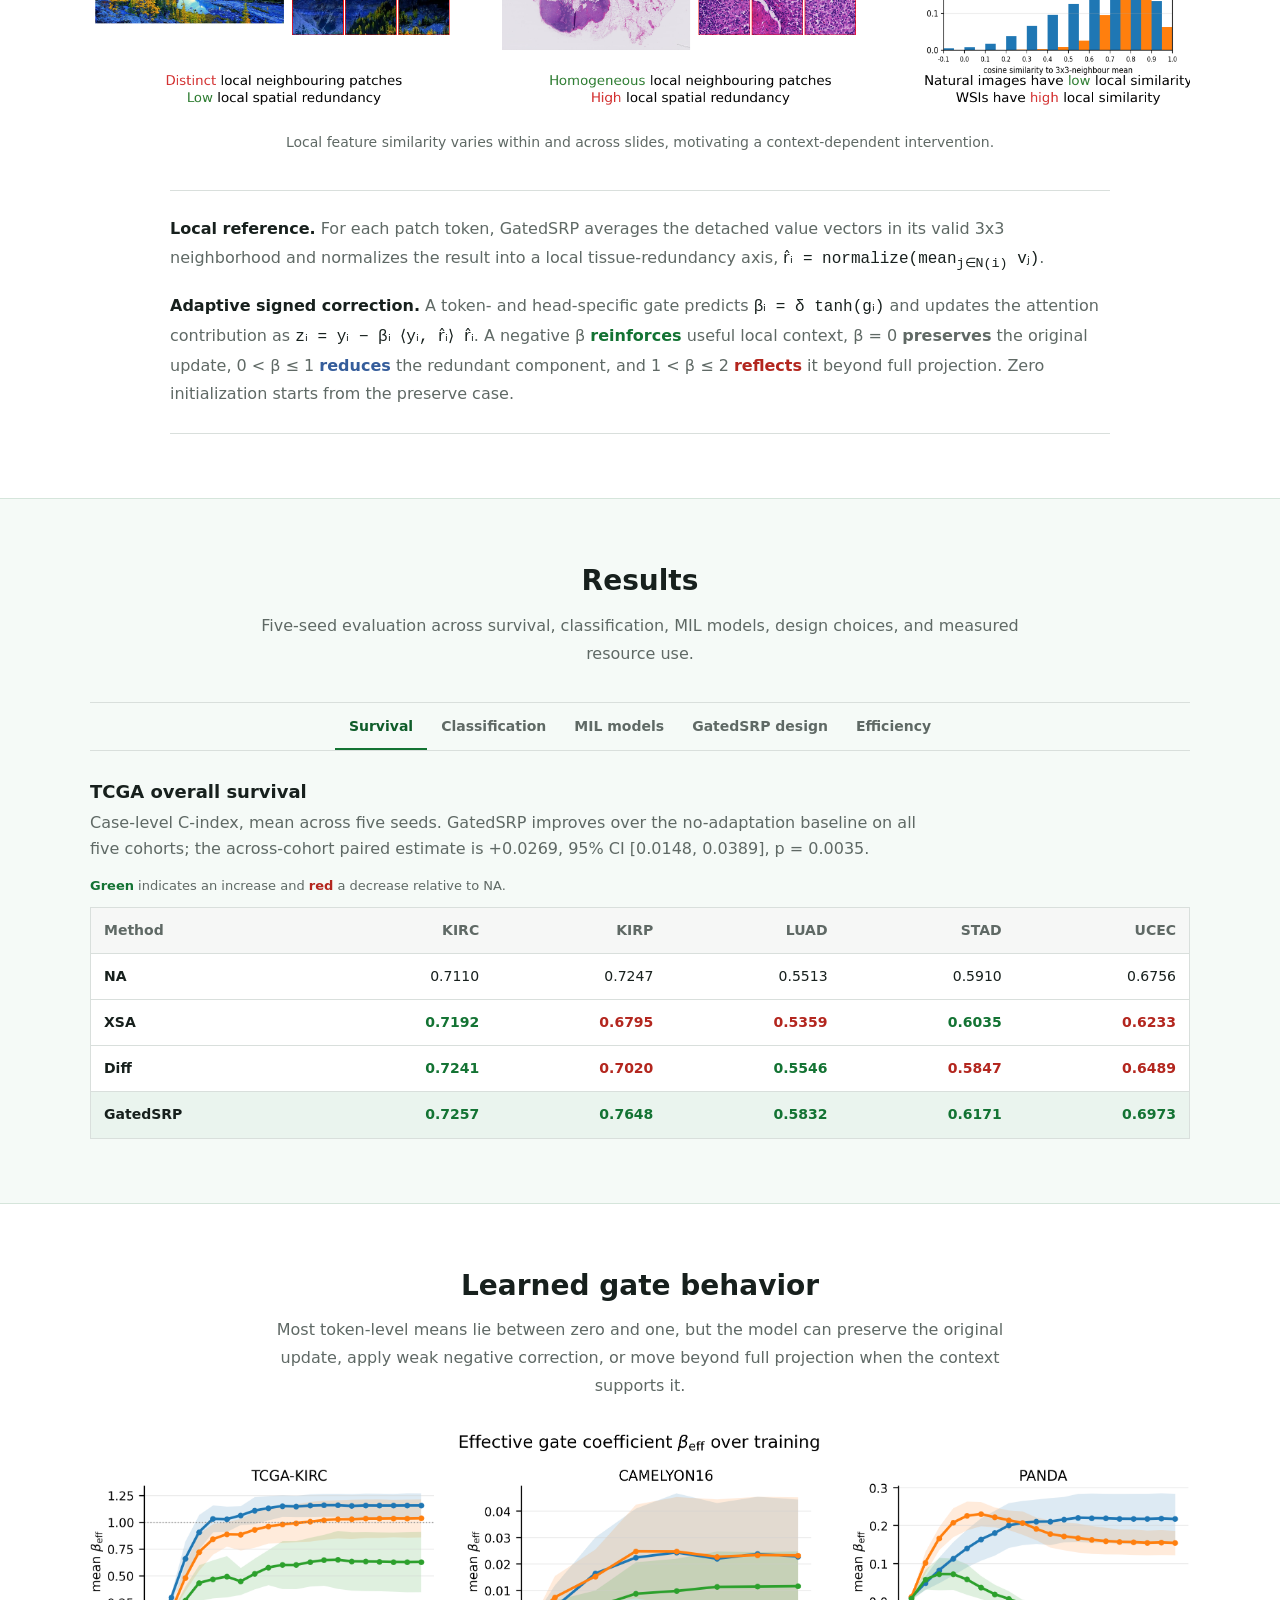
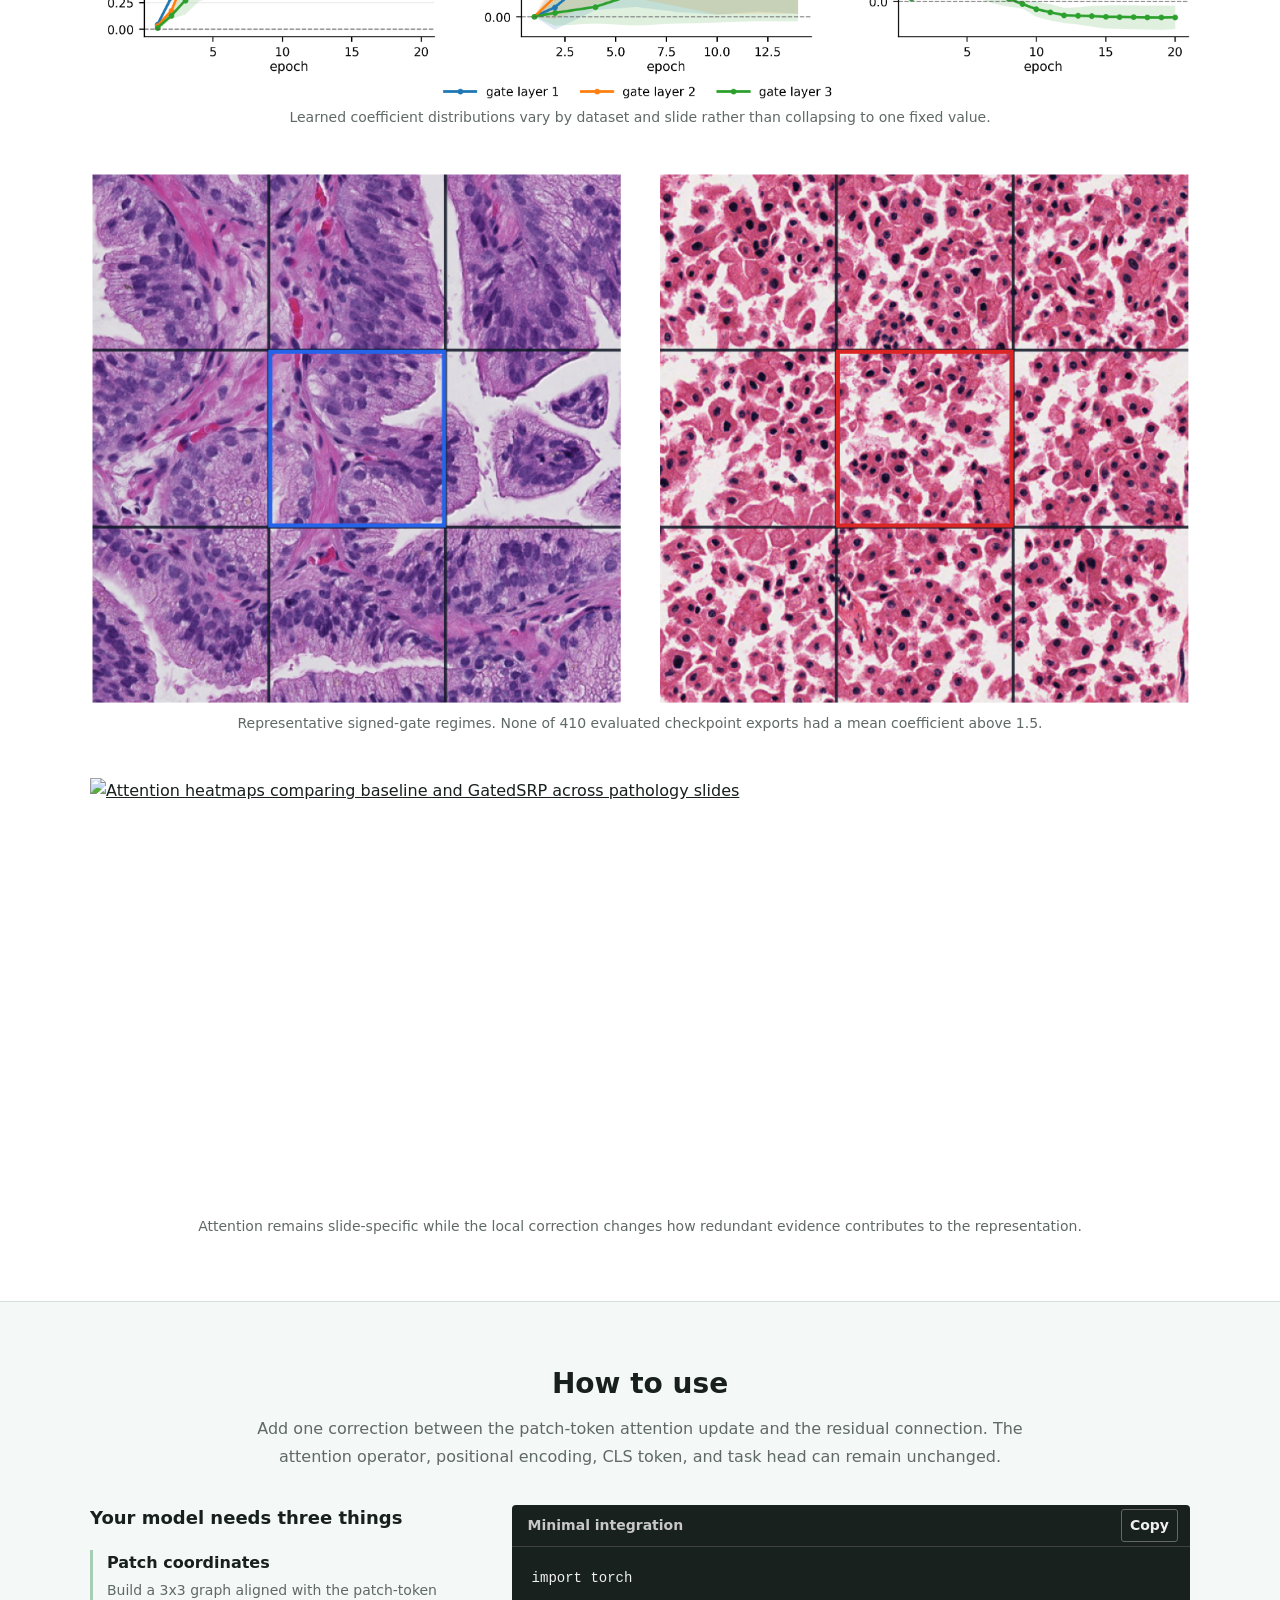
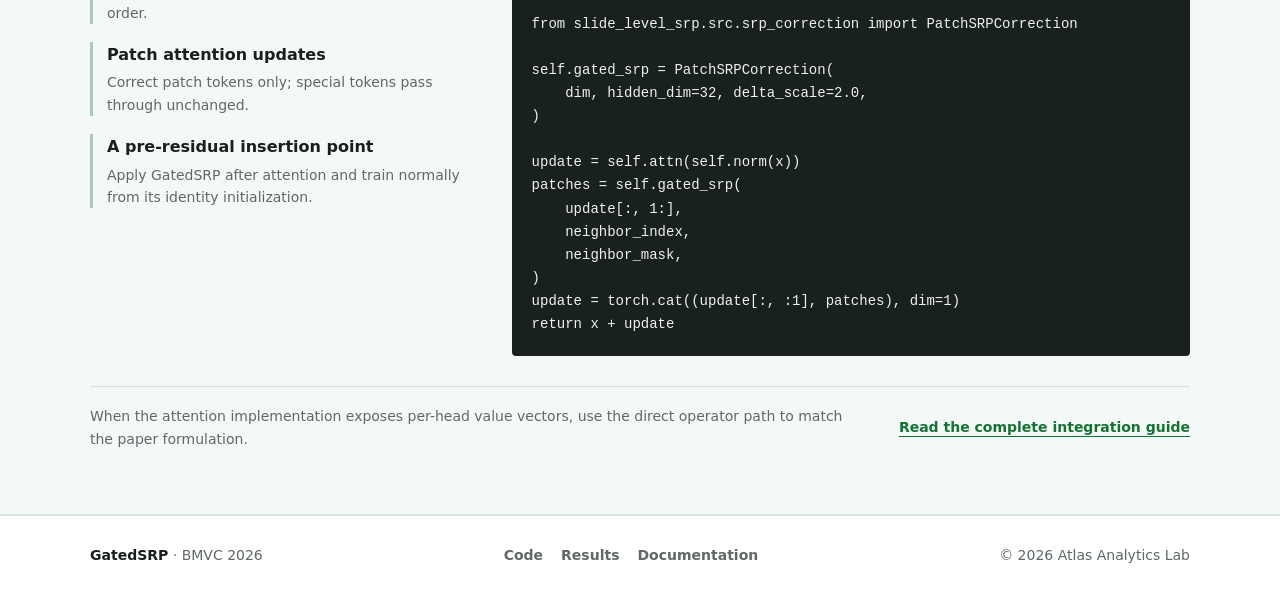
==== commit 4ce548c4: "Match hero statistics to project card style" ====
--- a/website/index.html
+++ b/website/index.html
@@ -52,16 +52,20 @@
 
       <div class="hero-highlights content-shell" aria-label="GatedSRP highlights">
         <div class="highlight-item">
-          <p>~0.02% additional parameters</p>
+          <span class="highlight-value">~0.02%</span>
+          <span class="highlight-label">additional parameters</span>
         </div>
         <div class="highlight-item">
-          <p>Best mean survival C-index across 5 TCGA cohorts</p>
+          <span class="highlight-value">5 TCGA cohorts</span>
+          <span class="highlight-label">best mean survival C-index</span>
         </div>
         <div class="highlight-item">
-          <p>12 of 16 classification metrics improved over base attention</p>
+          <span class="highlight-value">12 / 16</span>
+          <span class="highlight-label">classification metrics improved</span>
         </div>
         <div class="highlight-item">
-          <p>Signed correction for each token and attention head</p>
+          <span class="highlight-value">Signed</span>
+          <span class="highlight-label">token- and head-specific correction</span>
         </div>
       </div>
 
--- a/website/static/css/index.css
+++ b/website/static/css/index.css
@@ -246,29 +246,43 @@
 .hero-highlights {
   display: grid;
   grid-template-columns: repeat(4, minmax(0, 1fr));
+  gap: 16px;
   margin-top: 32px;
-  border-block: 1px solid var(--line);
 }
 
 .highlight-item {
   display: flex;
   min-width: 0;
+  min-height: 108px;
+  flex-direction: column;
   align-items: center;
   justify-content: center;
-  padding: 16px 18px;
+  padding: 18px 16px;
+  background: var(--white);
+  border: 2px solid var(--ink);
+  border-radius: 6px;
   text-align: center;
 }
 
-.highlight-item + .highlight-item {
-  border-left: 1px solid var(--line);
-}
-
-.highlight-item p {
-  margin: 0;
+.highlight-value,
+.highlight-label {
+  display: block;
+}
+
+.highlight-value {
   color: var(--ink);
-  font-size: 16px;
-  font-weight: 600;
-  line-height: 1.5;
+  font-size: 26px;
+  font-weight: 700;
+  line-height: 1.2;
+  font-variant-numeric: tabular-nums;
+}
+
+.highlight-label {
+  margin-top: 5px;
+  color: var(--muted);
+  font-size: 14px;
+  font-weight: 500;
+  line-height: 1.4;
 }
 
 .hero-figure {
@@ -711,14 +725,7 @@
 @media (max-width: 900px) {
   .hero-highlights {
     grid-template-columns: repeat(2, minmax(0, 1fr));
-  }
-
-  .highlight-item:nth-child(3) {
-    border-left: 0;
-  }
-
-  .highlight-item:nth-child(n + 3) {
-    border-top: 1px solid var(--line);
+    gap: 12px;
   }
 
   .tab-list {
@@ -881,23 +888,6 @@
   }
 }
 
-@media (max-width: 360px) {
-  .hero-highlights {
-    grid-template-columns: 1fr;
-  }
-
-  .highlight-item,
-  .highlight-item + .highlight-item,
-  .highlight-item:nth-child(3) {
-    border-left: 0;
-  }
-
-  .highlight-item + .highlight-item {
-    border-top: 1px solid var(--line);
-  }
-
-}
-
 @media (prefers-reduced-motion: reduce) {
   html {
     scroll-behavior: auto;
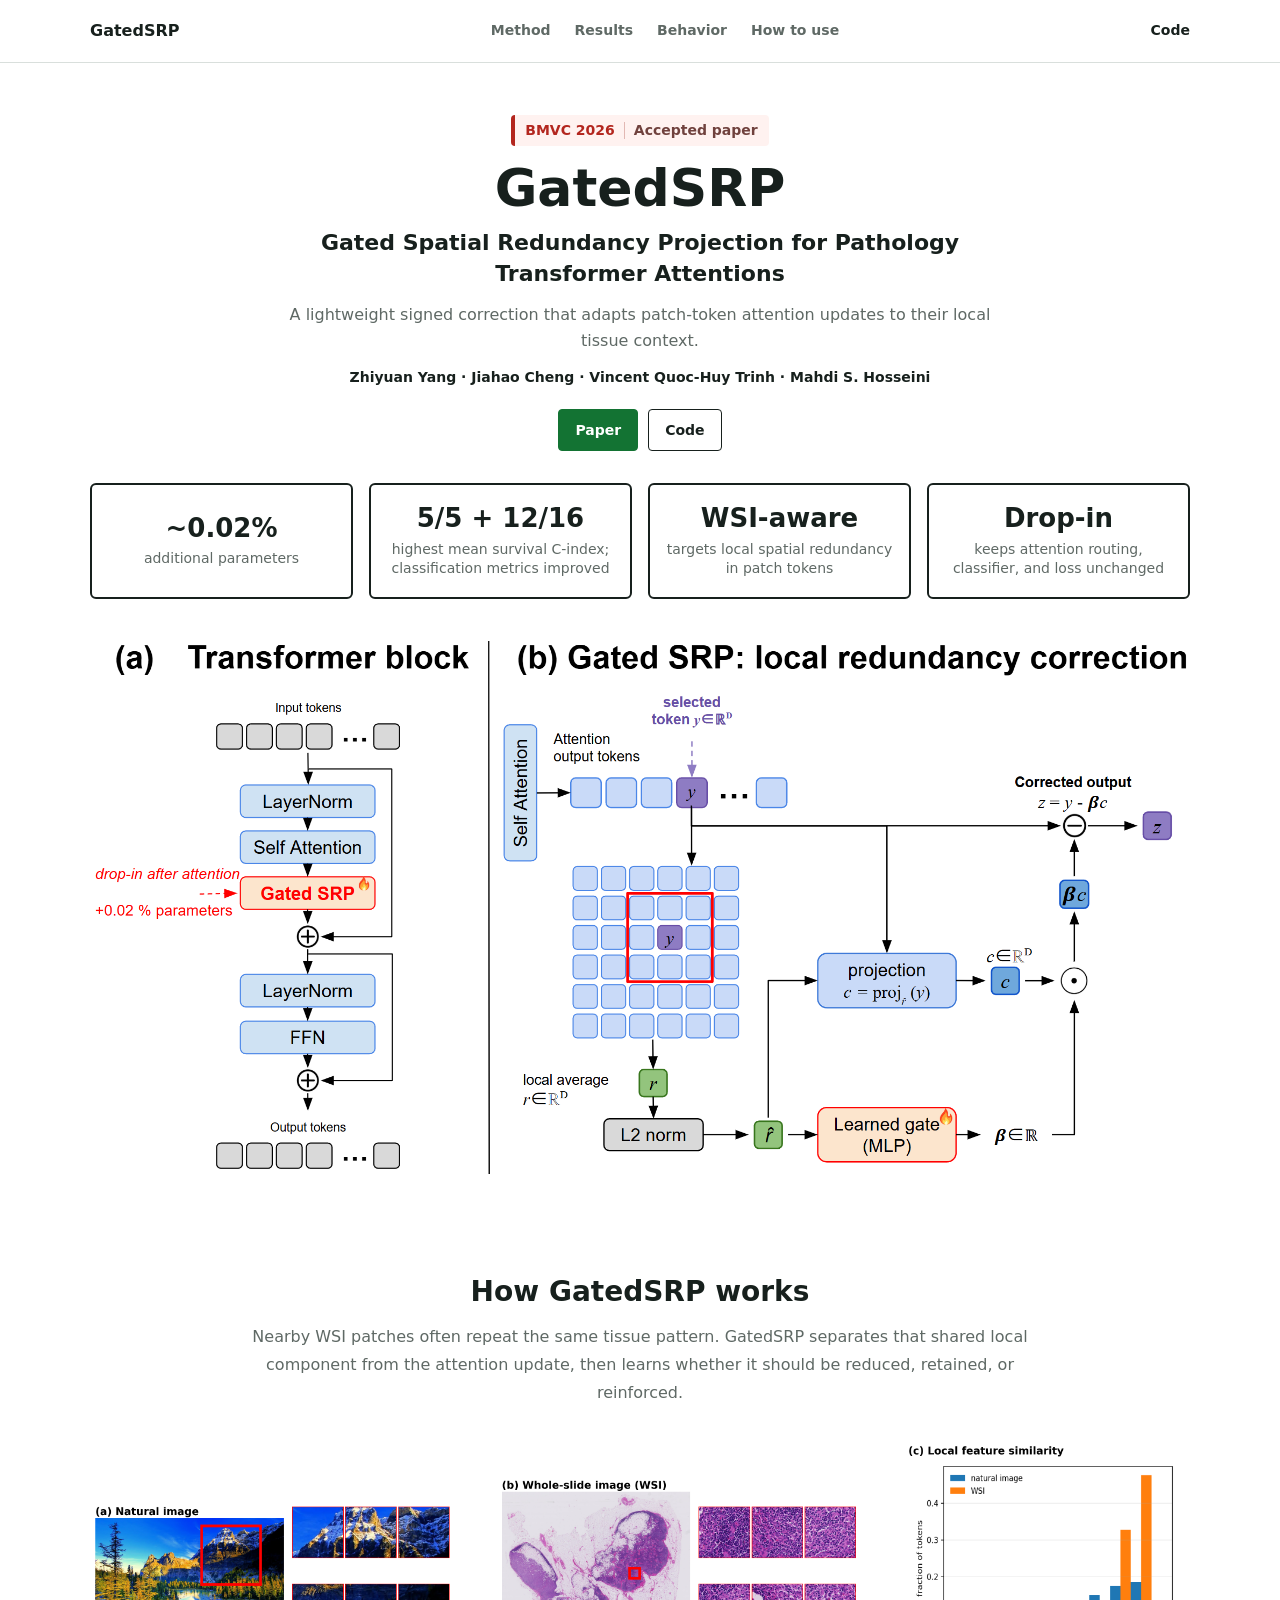
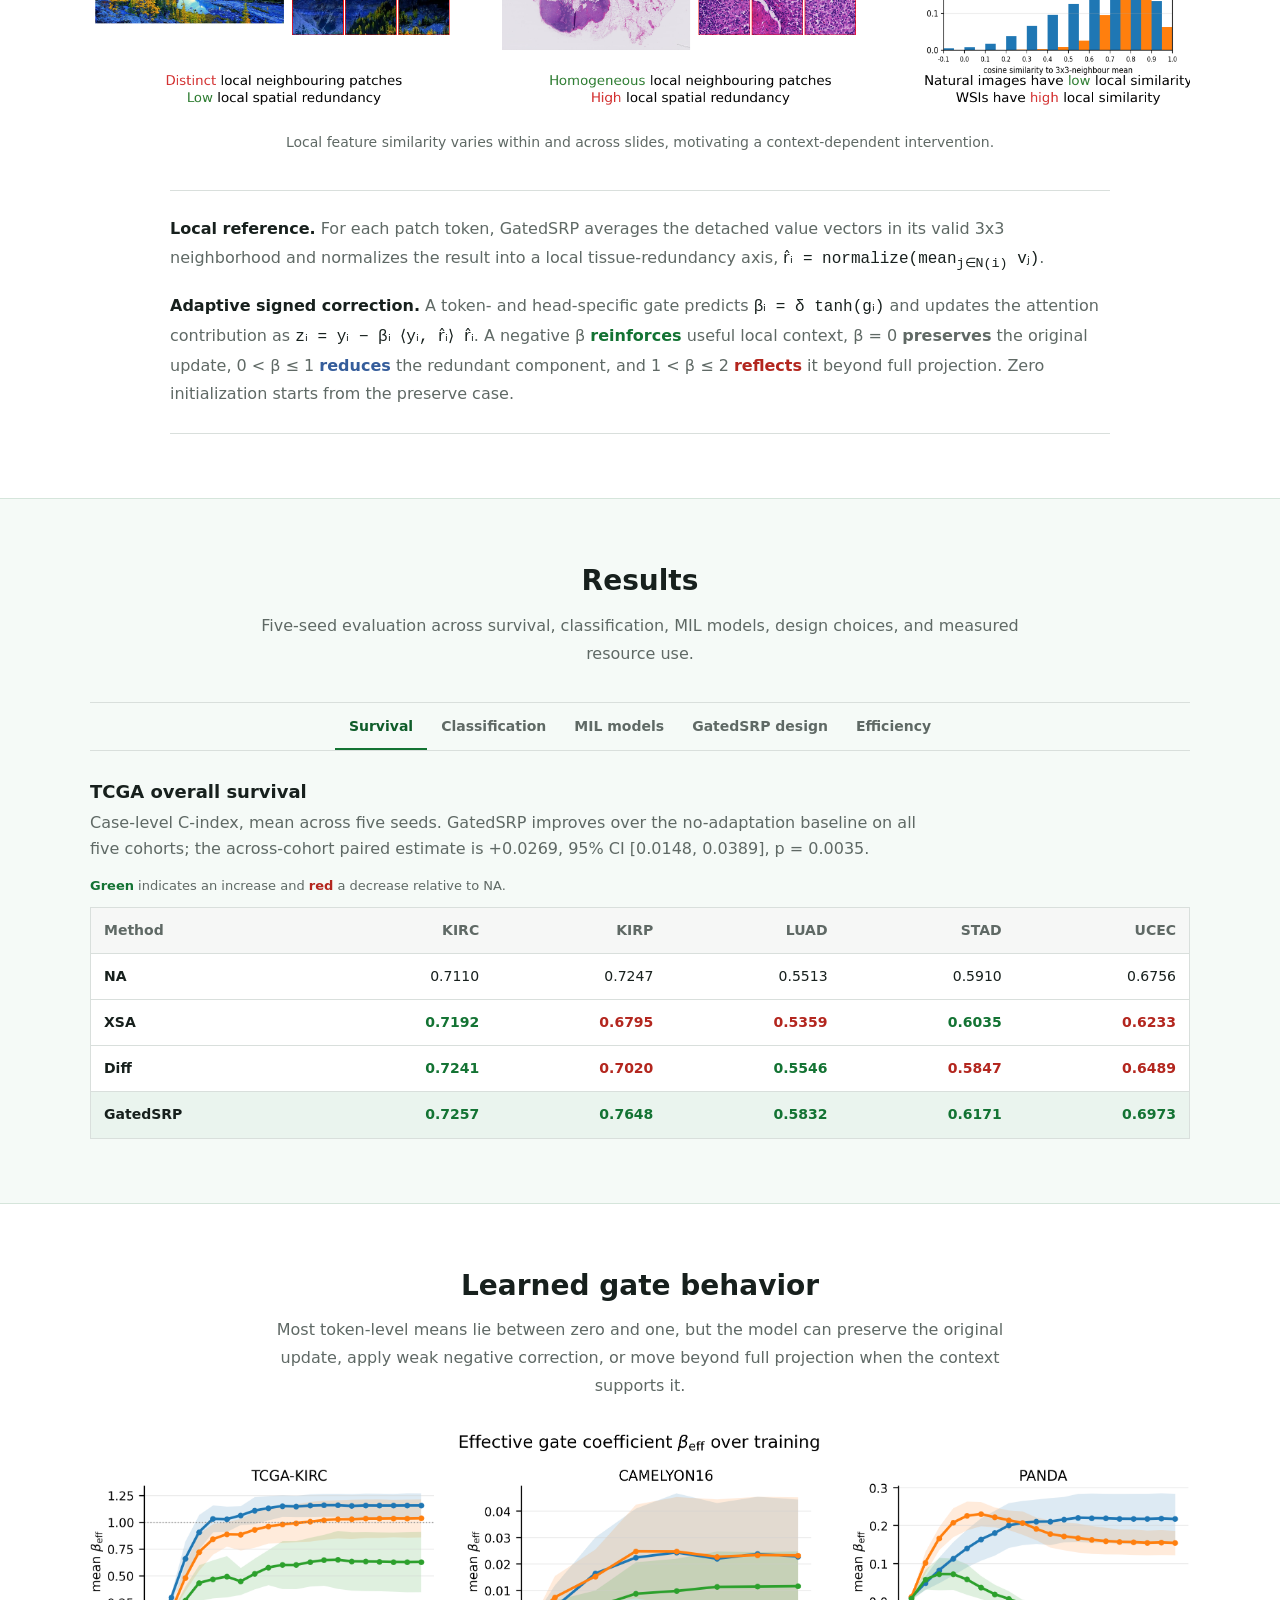
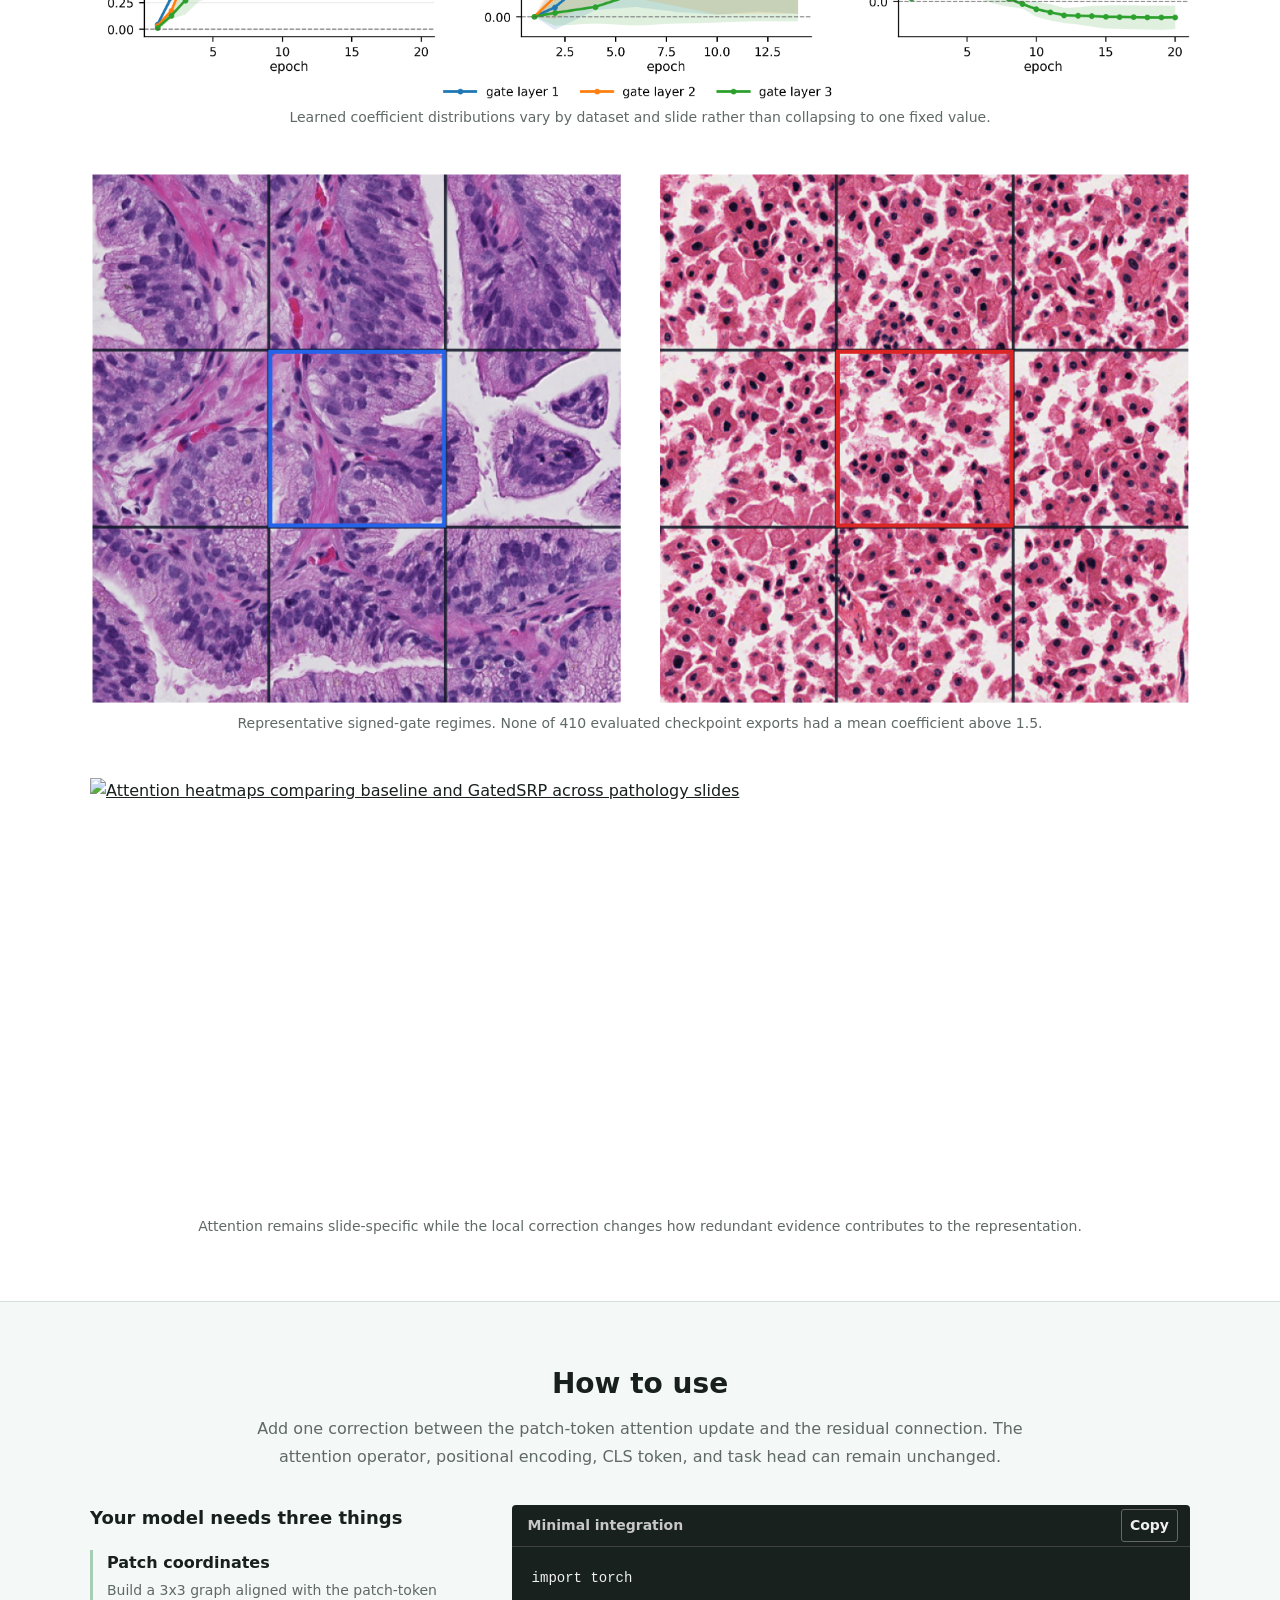
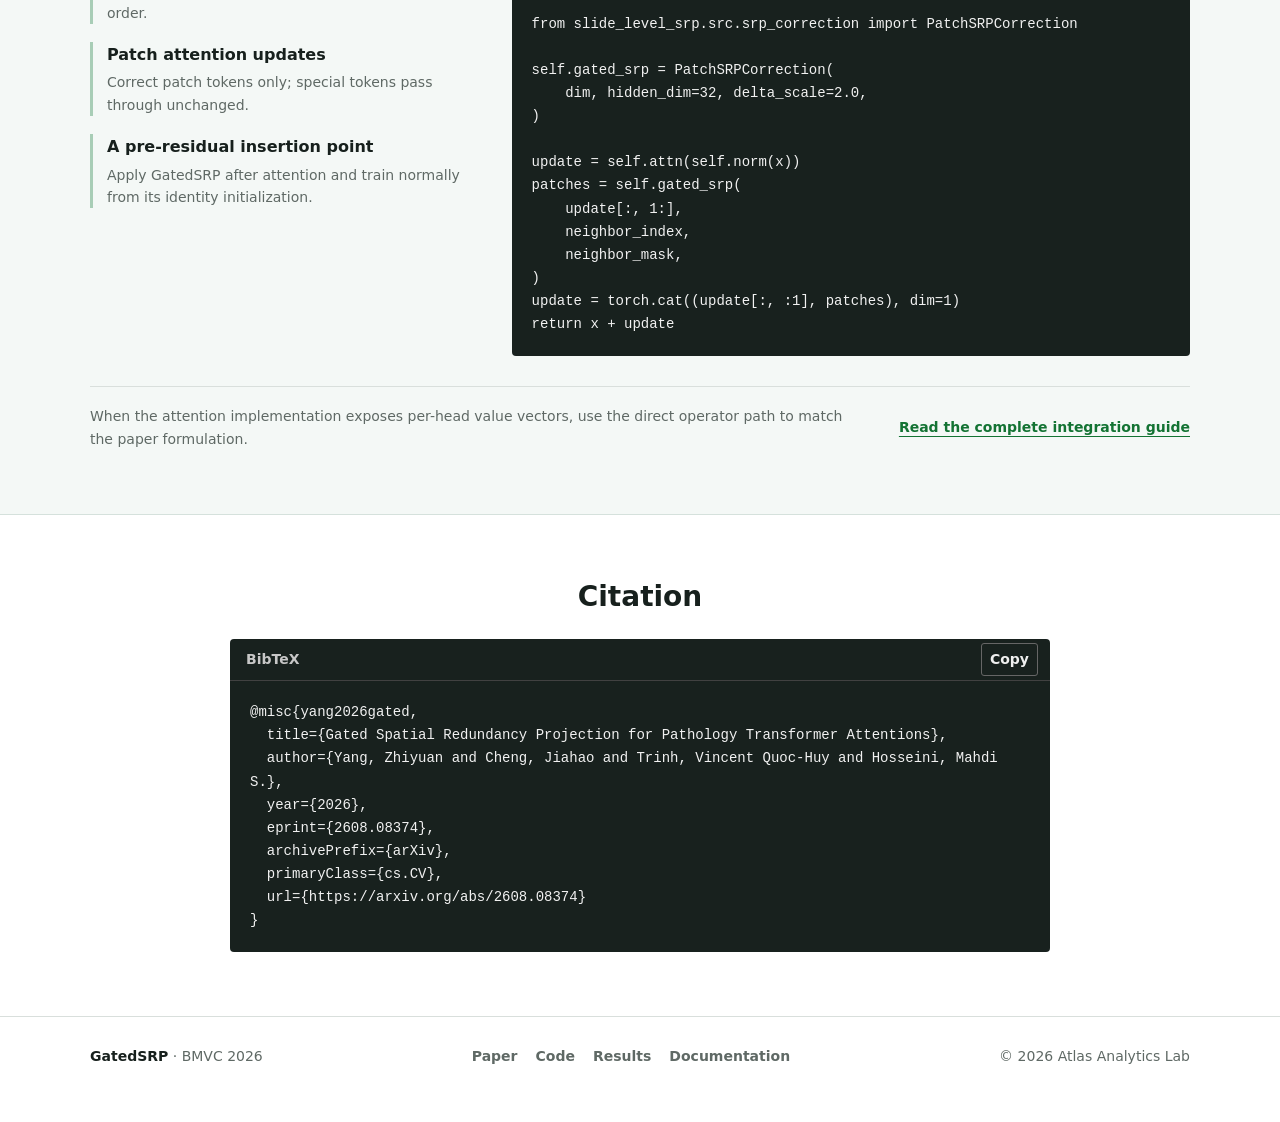
==== commit 4b10ba3c: "Add paper release and citation" ====
--- a/website/index.html
+++ b/website/index.html
@@ -46,7 +46,8 @@
         <p class="hero-summary">A lightweight signed correction that adapts patch-token attention updates to their local tissue context.</p>
         <p class="hero-authors">Zhiyuan Yang · Jiahao Cheng · Vincent Quoc-Huy Trinh · Mahdi S. Hosseini</p>
         <div class="hero-actions">
-          <a class="button" href="https://github.com/AtlasAnalyticsLab/GatedSRP">Code</a>
+          <a class="button" href="https://arxiv.org/abs/2608.08374">Paper</a>
+          <a class="button button-secondary" href="https://github.com/AtlasAnalyticsLab/GatedSRP">Code</a>
         </div>
       </div>
 
@@ -56,16 +57,16 @@
           <span class="highlight-label">additional parameters</span>
         </div>
         <div class="highlight-item">
-          <span class="highlight-value">5 TCGA cohorts</span>
-          <span class="highlight-label">best mean survival C-index</span>
+          <span class="highlight-value">5/5 + 12/16</span>
+          <span class="highlight-label">highest mean survival C-index; classification metrics improved</span>
         </div>
         <div class="highlight-item">
-          <span class="highlight-value">12 / 16</span>
-          <span class="highlight-label">classification metrics improved</span>
+          <span class="highlight-value">WSI-aware</span>
+          <span class="highlight-label">targets local spatial redundancy in patch tokens</span>
         </div>
         <div class="highlight-item">
-          <span class="highlight-value">Signed</span>
-          <span class="highlight-label">token- and head-specific correction</span>
+          <span class="highlight-value">Drop-in</span>
+          <span class="highlight-label">keeps attention routing, classifier, and loss unchanged</span>
         </div>
       </div>
 
@@ -306,12 +307,36 @@
         </div>
       </div>
     </section>
+
+    <section class="section section-citation" id="citation" aria-labelledby="citation-title">
+      <div class="content-shell">
+        <div class="section-heading">
+          <h2 id="citation-title">Citation</h2>
+        </div>
+        <div class="code-shell citation-shell">
+          <div class="code-header">
+            <span>BibTeX</span>
+            <button class="copy-button" type="button" data-copy-target="citation-bibtex">Copy</button>
+          </div>
+          <pre><code id="citation-bibtex">@misc{yang2026gated,
+  title={Gated Spatial Redundancy Projection for Pathology Transformer Attentions},
+  author={Yang, Zhiyuan and Cheng, Jiahao and Trinh, Vincent Quoc-Huy and Hosseini, Mahdi S.},
+  year={2026},
+  eprint={2608.08374},
+  archivePrefix={arXiv},
+  primaryClass={cs.CV},
+  url={https://arxiv.org/abs/2608.08374}
+}</code></pre>
+        </div>
+      </div>
+    </section>
   </main>
 
   <footer class="site-footer">
     <div class="content-shell footer-inner">
       <div><strong>GatedSRP</strong><span>BMVC 2026</span></div>
       <nav aria-label="Footer navigation">
+        <a href="https://arxiv.org/abs/2608.08374">Paper</a>
         <a href="https://github.com/AtlasAnalyticsLab/GatedSRP">Code</a>
         <a href="https://github.com/AtlasAnalyticsLab/GatedSRP/tree/main/results">Results</a>
         <a href="https://github.com/AtlasAnalyticsLab/GatedSRP/tree/main/docs">Documentation</a>
--- a/website/static/css/index.css
+++ b/website/static/css/index.css
@@ -243,6 +243,18 @@
   border-color: var(--accent-dark);
 }
 
+.button-secondary {
+  color: var(--ink);
+  background: var(--white);
+  border-color: var(--ink);
+}
+
+.button-secondary:hover {
+  color: var(--white);
+  background: var(--ink);
+  border-color: var(--ink);
+}
+
 .hero-highlights {
   display: grid;
   grid-template-columns: repeat(4, minmax(0, 1fr));
@@ -267,6 +279,8 @@
 .highlight-value,
 .highlight-label {
   display: block;
+  max-width: 100%;
+  overflow-wrap: break-word;
 }
 
 .highlight-value {
@@ -669,6 +683,20 @@
   font-family: "SFMono-Regular", Consolas, "Liberation Mono", monospace;
 }
 
+.section-citation .section-heading {
+  margin-bottom: 24px;
+}
+
+.citation-shell {
+  max-width: 820px;
+  margin-inline: auto;
+}
+
+.citation-shell pre {
+  white-space: pre-wrap;
+  overflow-wrap: anywhere;
+}
+
 .usage-footer {
   display: flex;
   align-items: center;
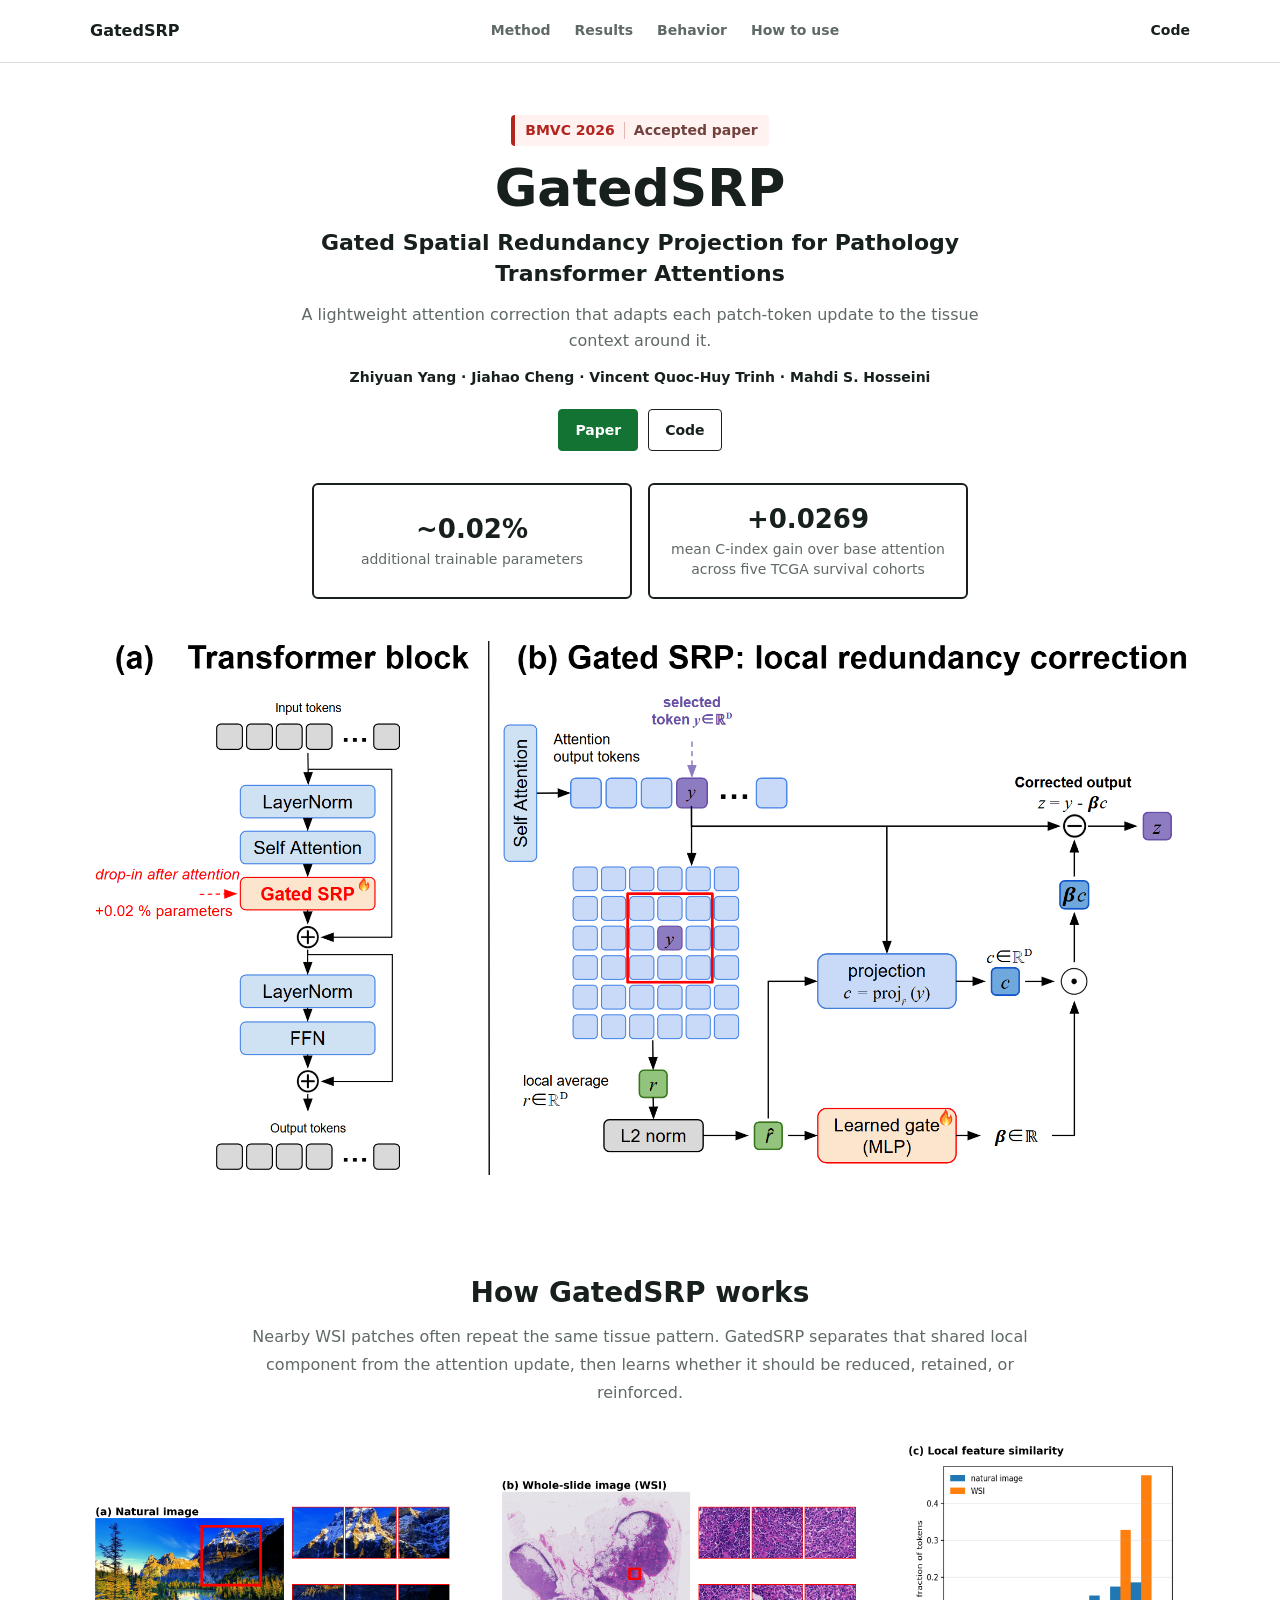
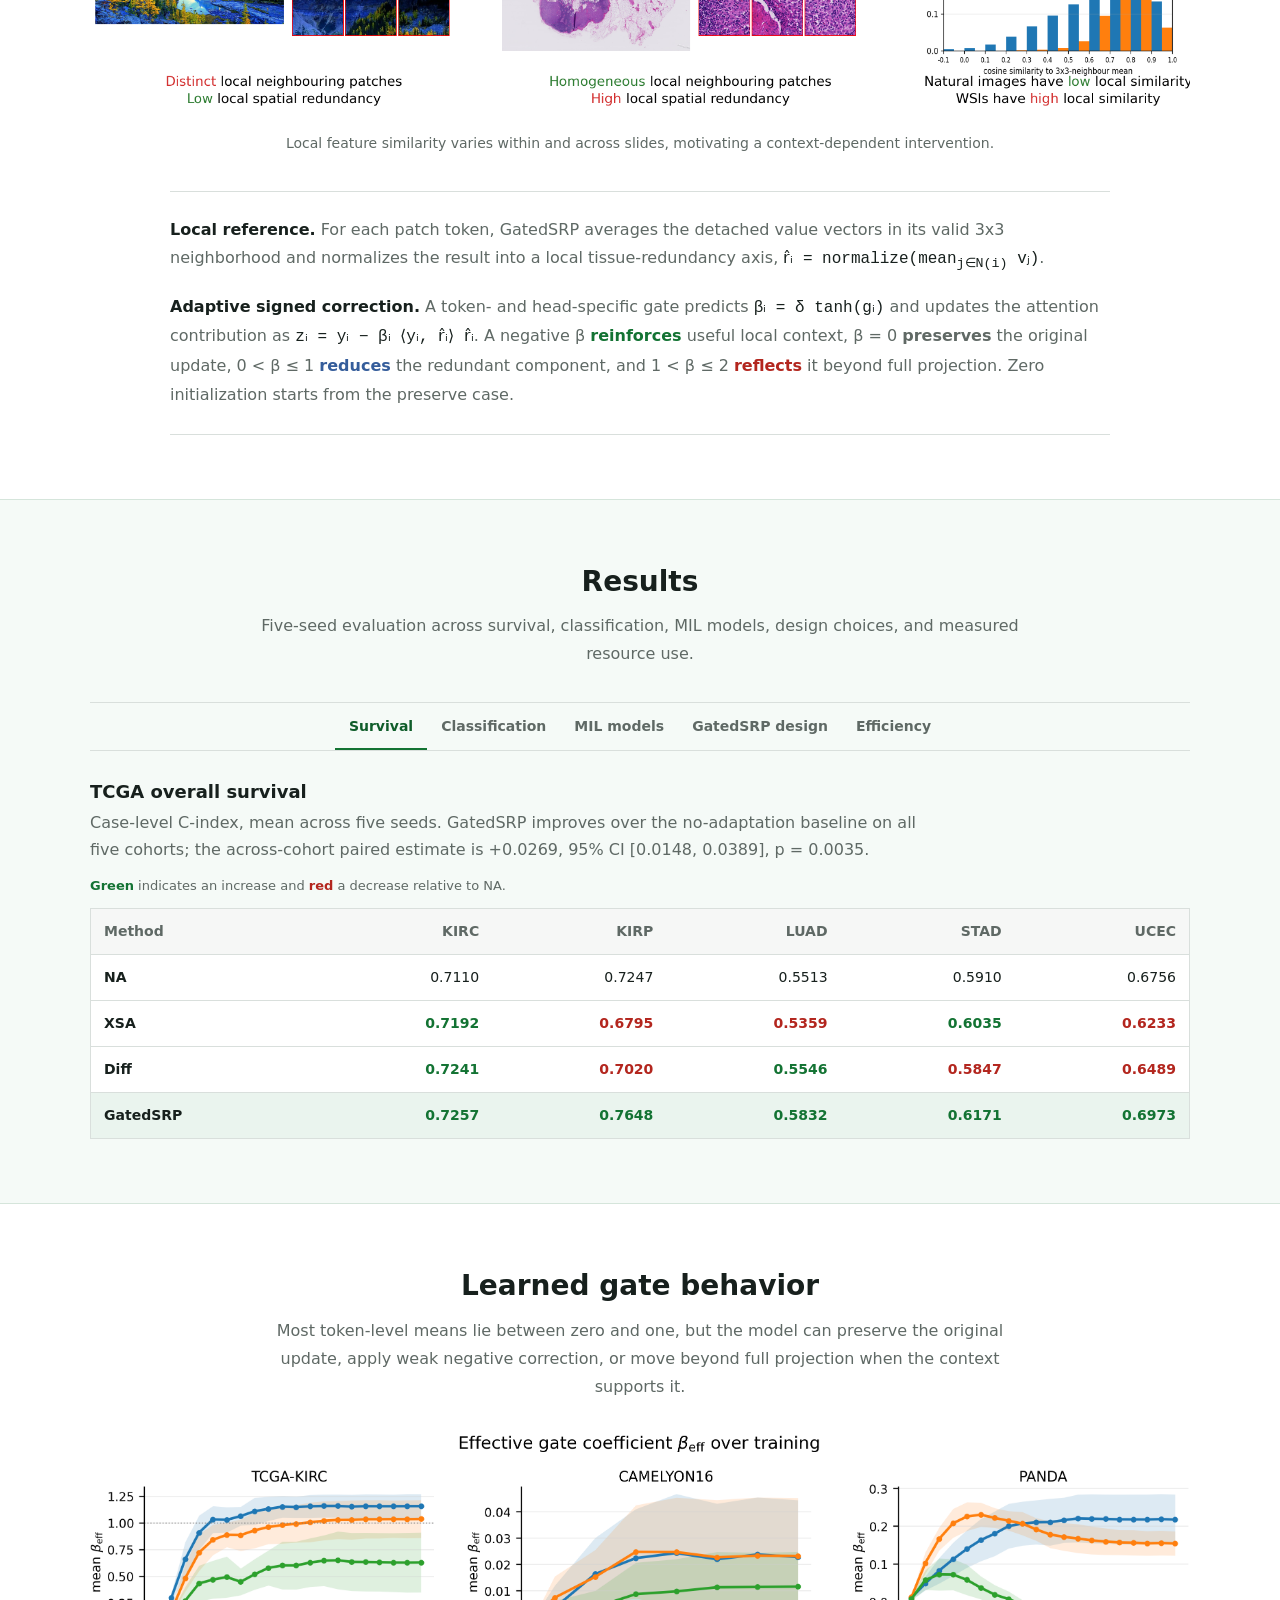
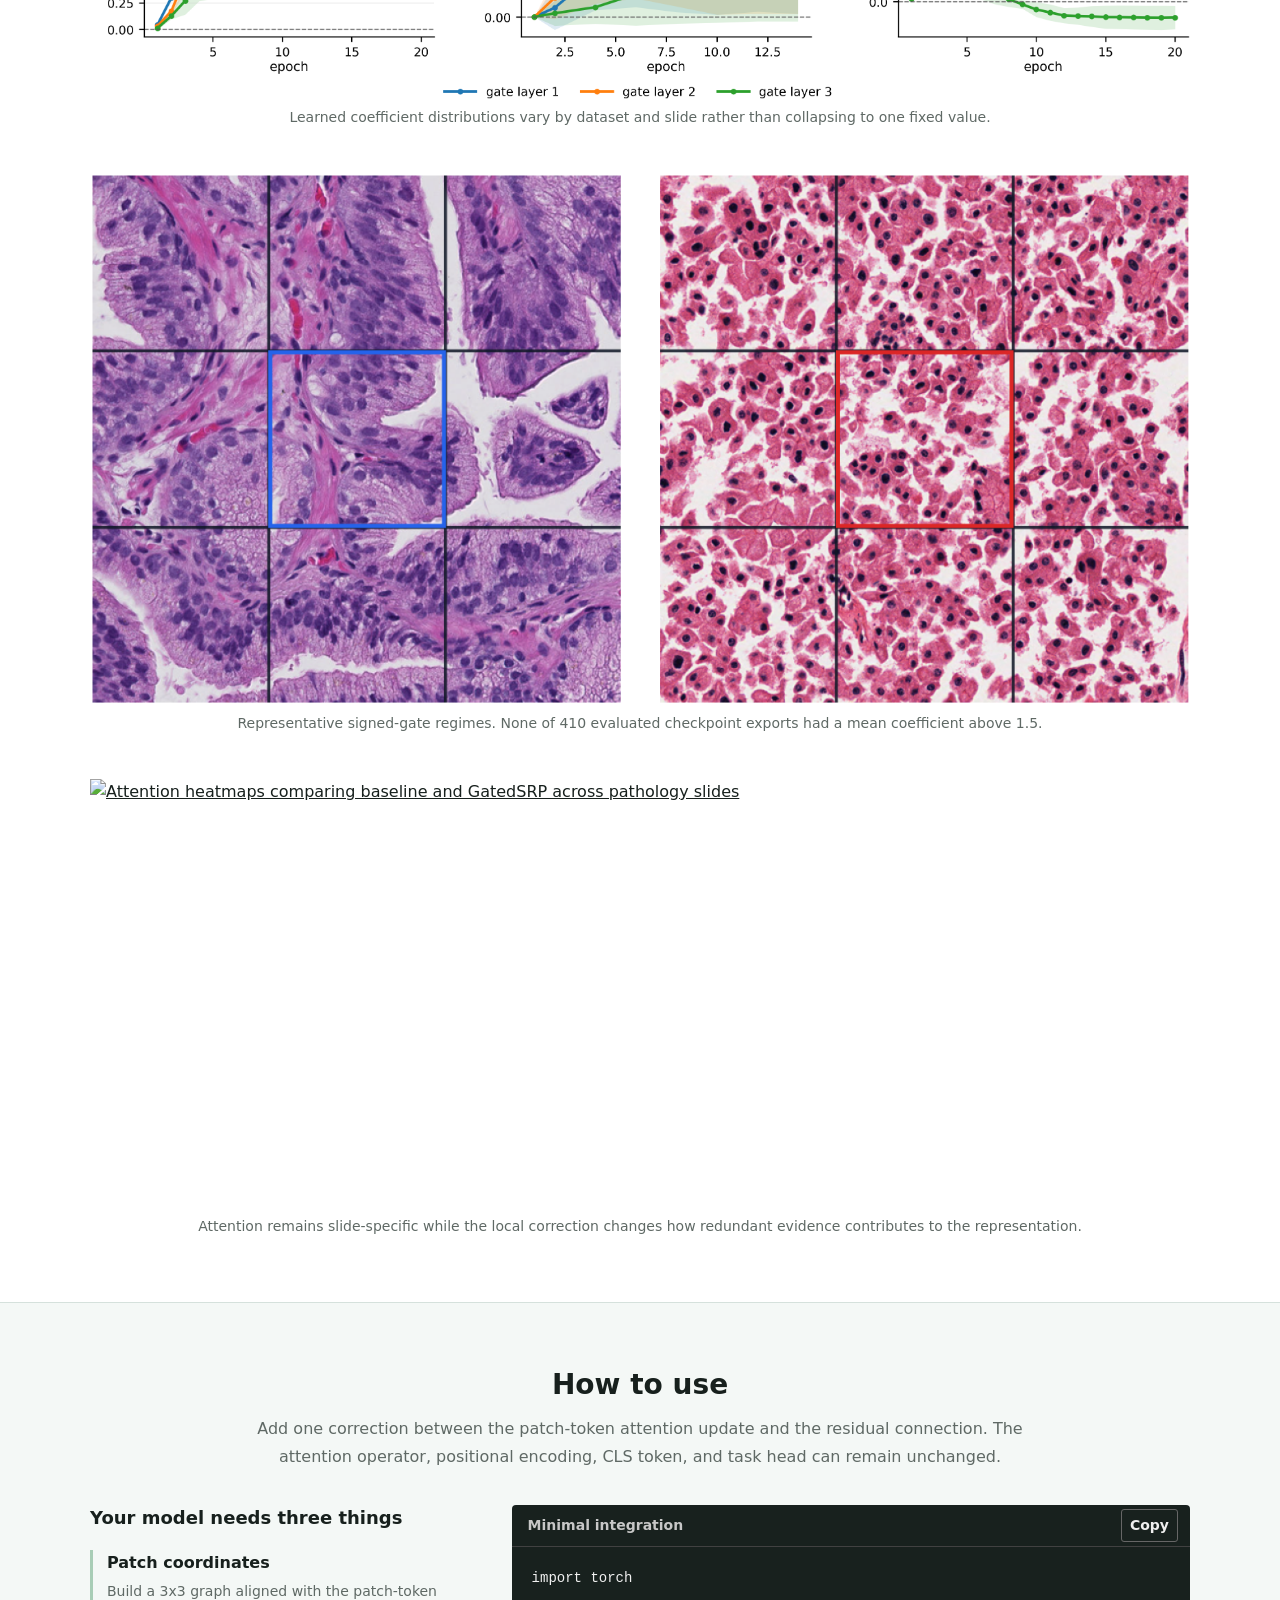
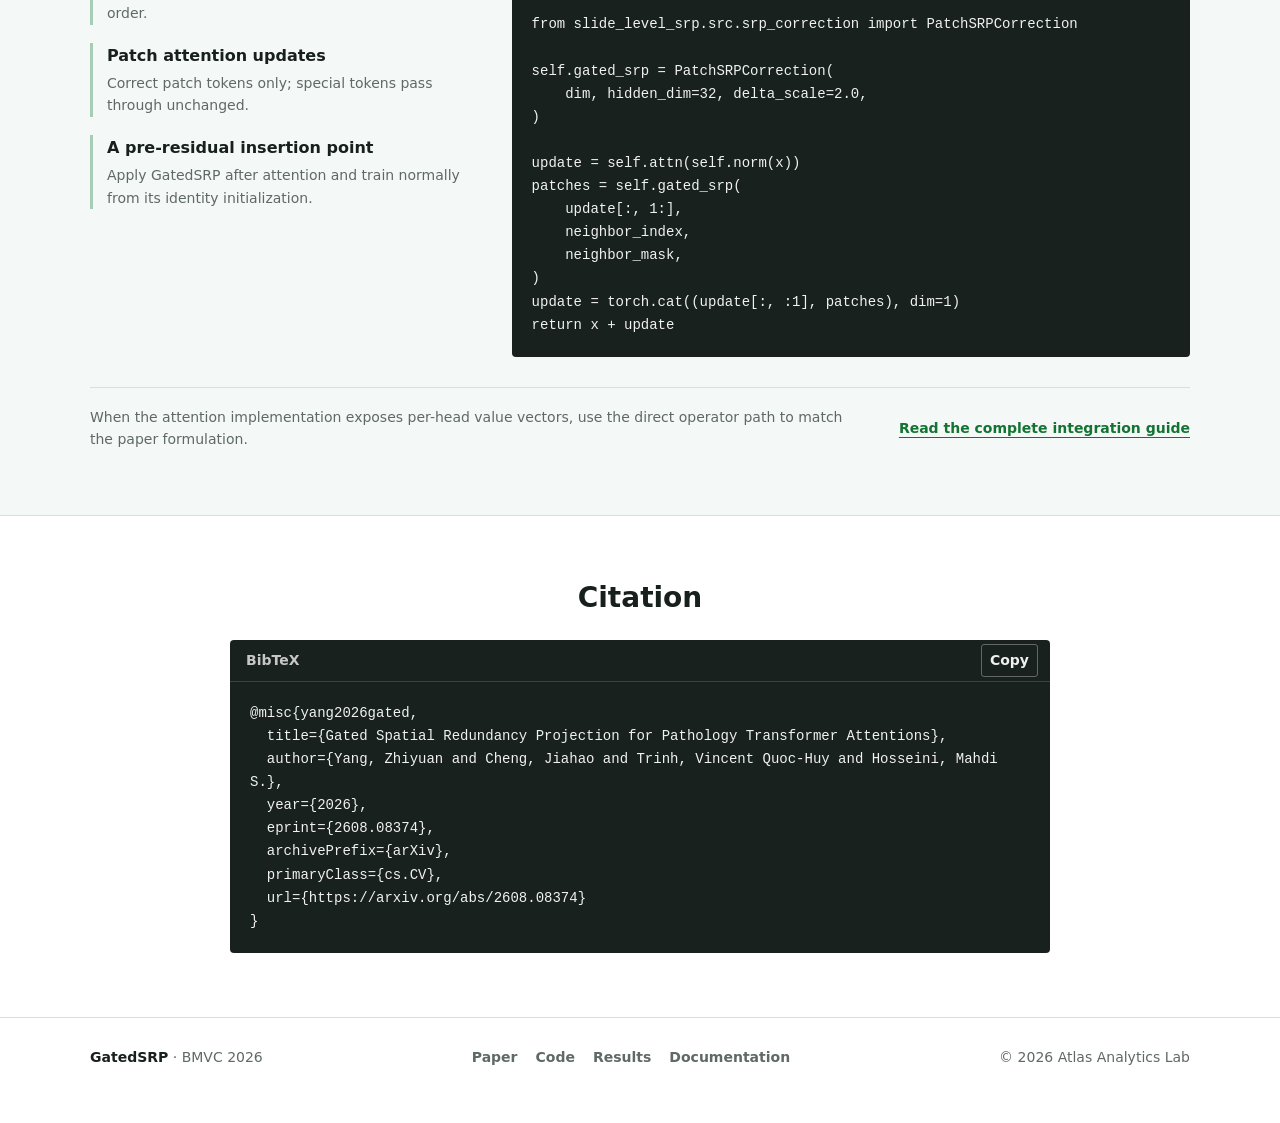
==== commit ca62d484: "Refine website hero highlights" ====
--- a/website/index.html
+++ b/website/index.html
@@ -43,7 +43,7 @@
         </a>
         <h1 id="hero-title">GatedSRP</h1>
         <p class="hero-lead">Gated Spatial Redundancy Projection for Pathology Transformer Attentions</p>
-        <p class="hero-summary">A lightweight signed correction that adapts patch-token attention updates to their local tissue context.</p>
+        <p class="hero-summary">A lightweight attention correction that adapts each patch-token update to the tissue context around it.</p>
         <p class="hero-authors">Zhiyuan Yang · Jiahao Cheng · Vincent Quoc-Huy Trinh · Mahdi S. Hosseini</p>
         <div class="hero-actions">
           <a class="button" href="https://arxiv.org/abs/2608.08374">Paper</a>
@@ -54,19 +54,11 @@
       <div class="hero-highlights content-shell" aria-label="GatedSRP highlights">
         <div class="highlight-item">
           <span class="highlight-value">~0.02%</span>
-          <span class="highlight-label">additional parameters</span>
+          <span class="highlight-label">additional trainable parameters</span>
         </div>
         <div class="highlight-item">
-          <span class="highlight-value">5/5 + 12/16</span>
-          <span class="highlight-label">highest mean survival C-index; classification metrics improved</span>
-        </div>
-        <div class="highlight-item">
-          <span class="highlight-value">WSI-aware</span>
-          <span class="highlight-label">targets local spatial redundancy in patch tokens</span>
-        </div>
-        <div class="highlight-item">
-          <span class="highlight-value">Drop-in</span>
-          <span class="highlight-label">keeps attention routing, classifier, and loss unchanged</span>
+          <span class="highlight-value">+0.0269</span>
+          <span class="highlight-label">mean C-index gain over base attention across five TCGA survival cohorts</span>
         </div>
       </div>
 
--- a/website/static/css/index.css
+++ b/website/static/css/index.css
@@ -257,7 +257,8 @@
 
 .hero-highlights {
   display: grid;
-  grid-template-columns: repeat(4, minmax(0, 1fr));
+  grid-template-columns: repeat(2, minmax(0, 320px));
+  justify-content: center;
   gap: 16px;
   margin-top: 32px;
 }
@@ -265,7 +266,7 @@
 .highlight-item {
   display: flex;
   min-width: 0;
-  min-height: 108px;
+  min-height: 116px;
   flex-direction: column;
   align-items: center;
   justify-content: center;
@@ -751,11 +752,6 @@
 }
 
 @media (max-width: 900px) {
-  .hero-highlights {
-    grid-template-columns: repeat(2, minmax(0, 1fr));
-    gap: 12px;
-  }
-
   .tab-list {
     display: grid;
     grid-template-columns: repeat(6, minmax(0, 1fr));
@@ -778,6 +774,19 @@
 
   .two-column-results .result-intro {
     min-height: 0;
+  }
+}
+
+@media (max-width: 640px) {
+  .hero-highlights {
+    grid-template-columns: minmax(0, 320px);
+    gap: 12px;
+  }
+}
+
+@media (max-width: 320px) {
+  .highlight-item {
+    min-height: 136px;
   }
 }
 
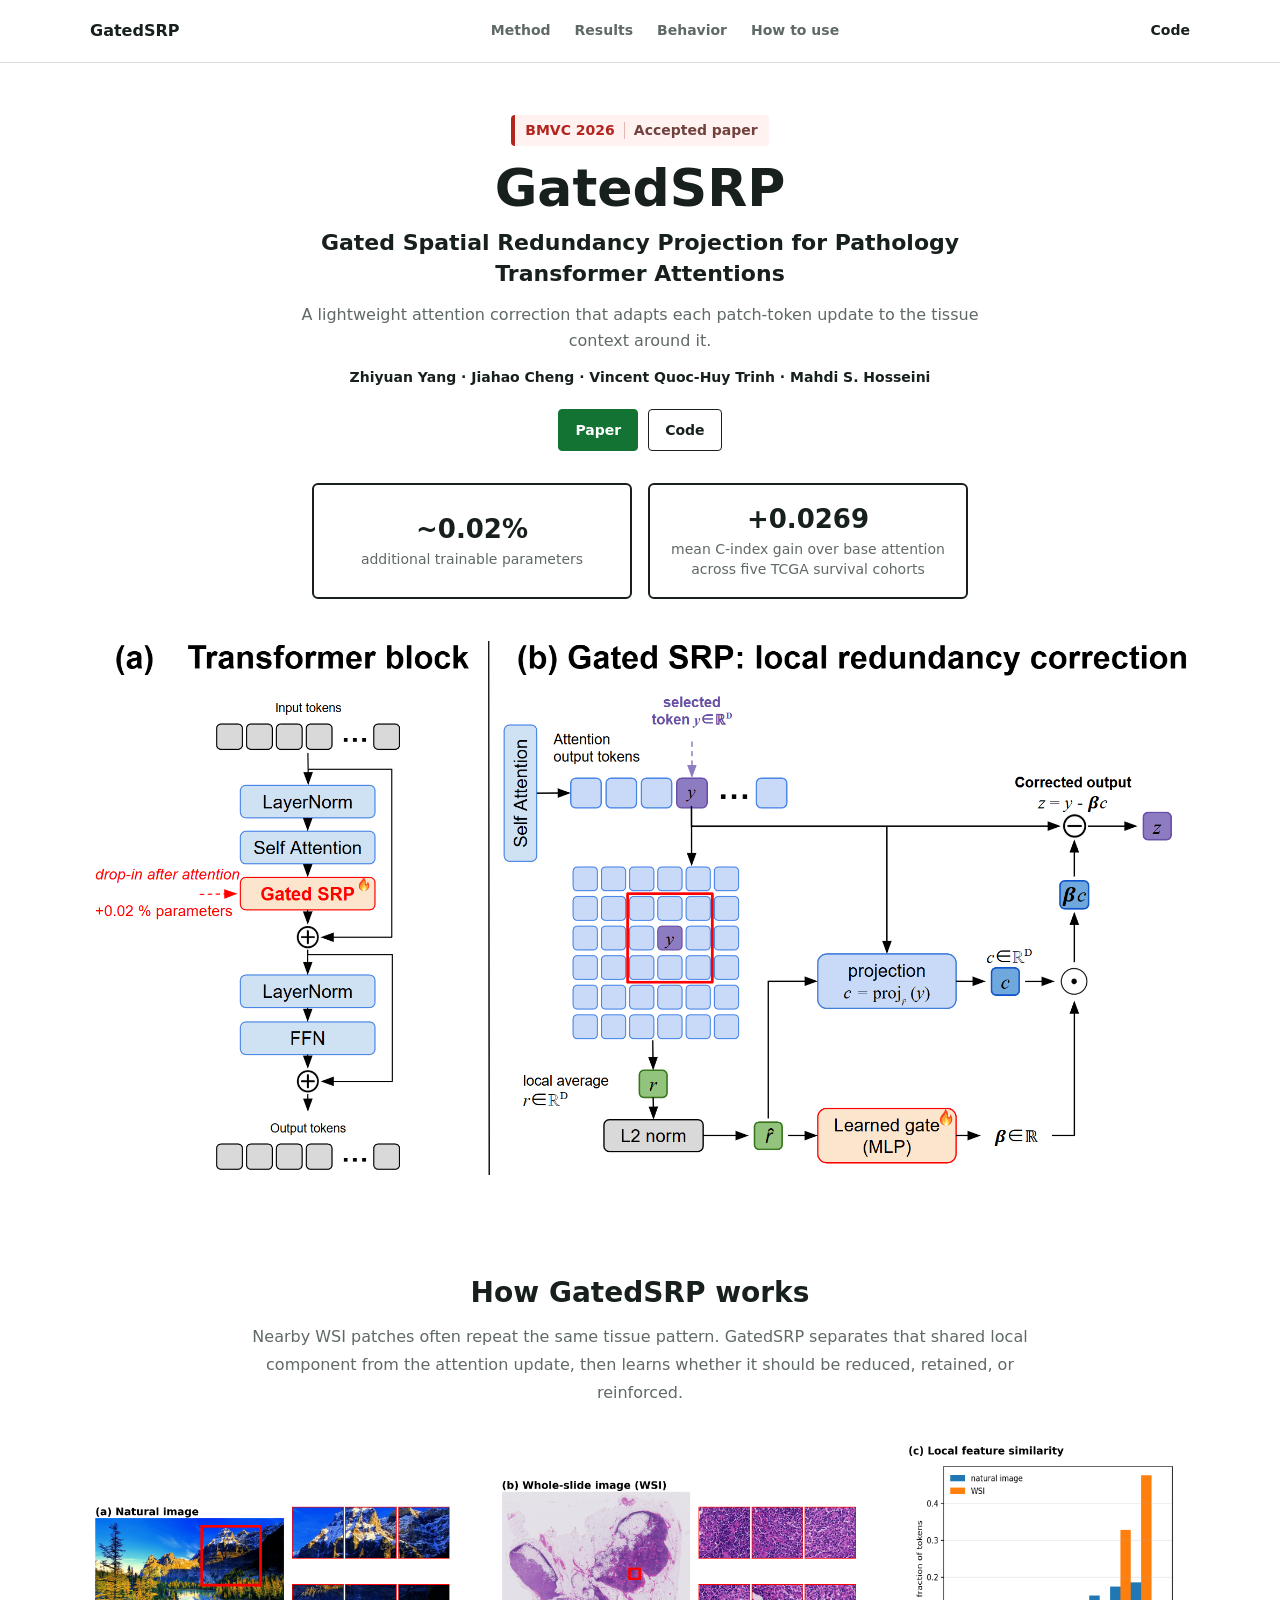
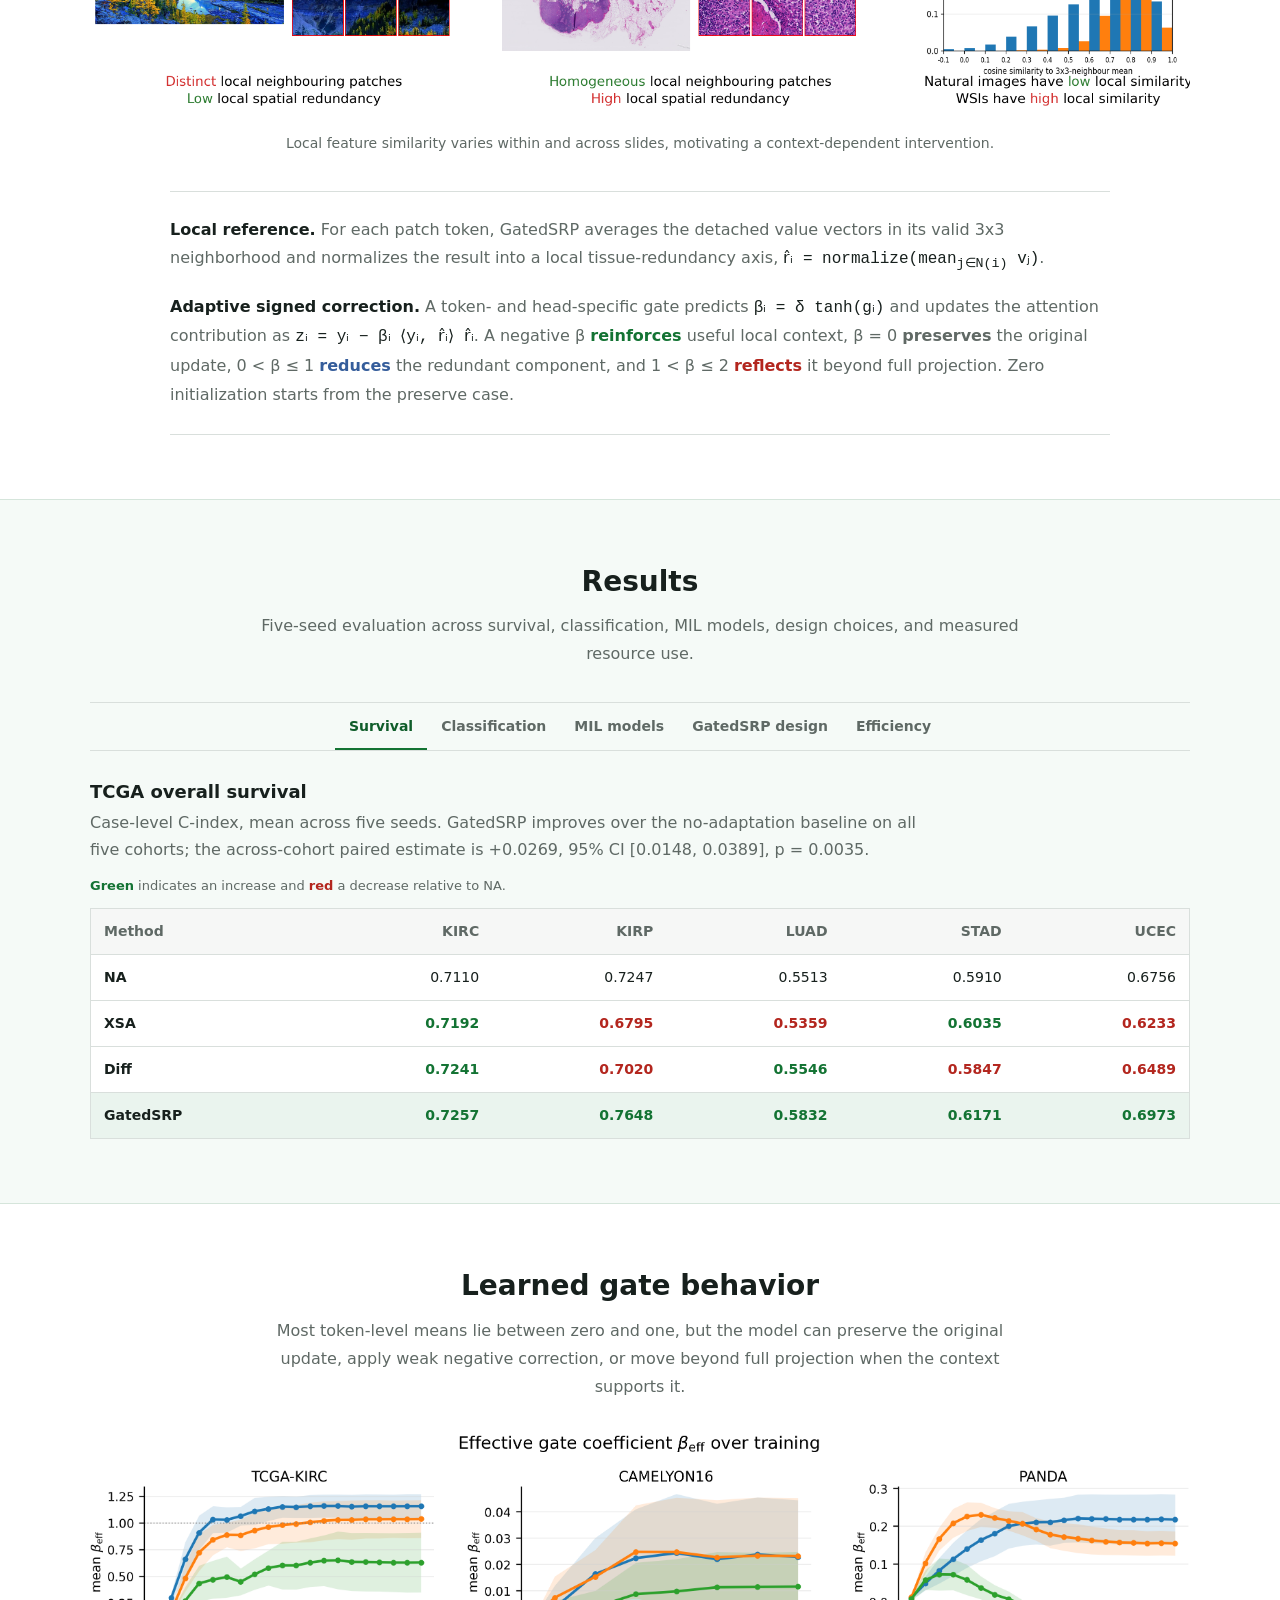
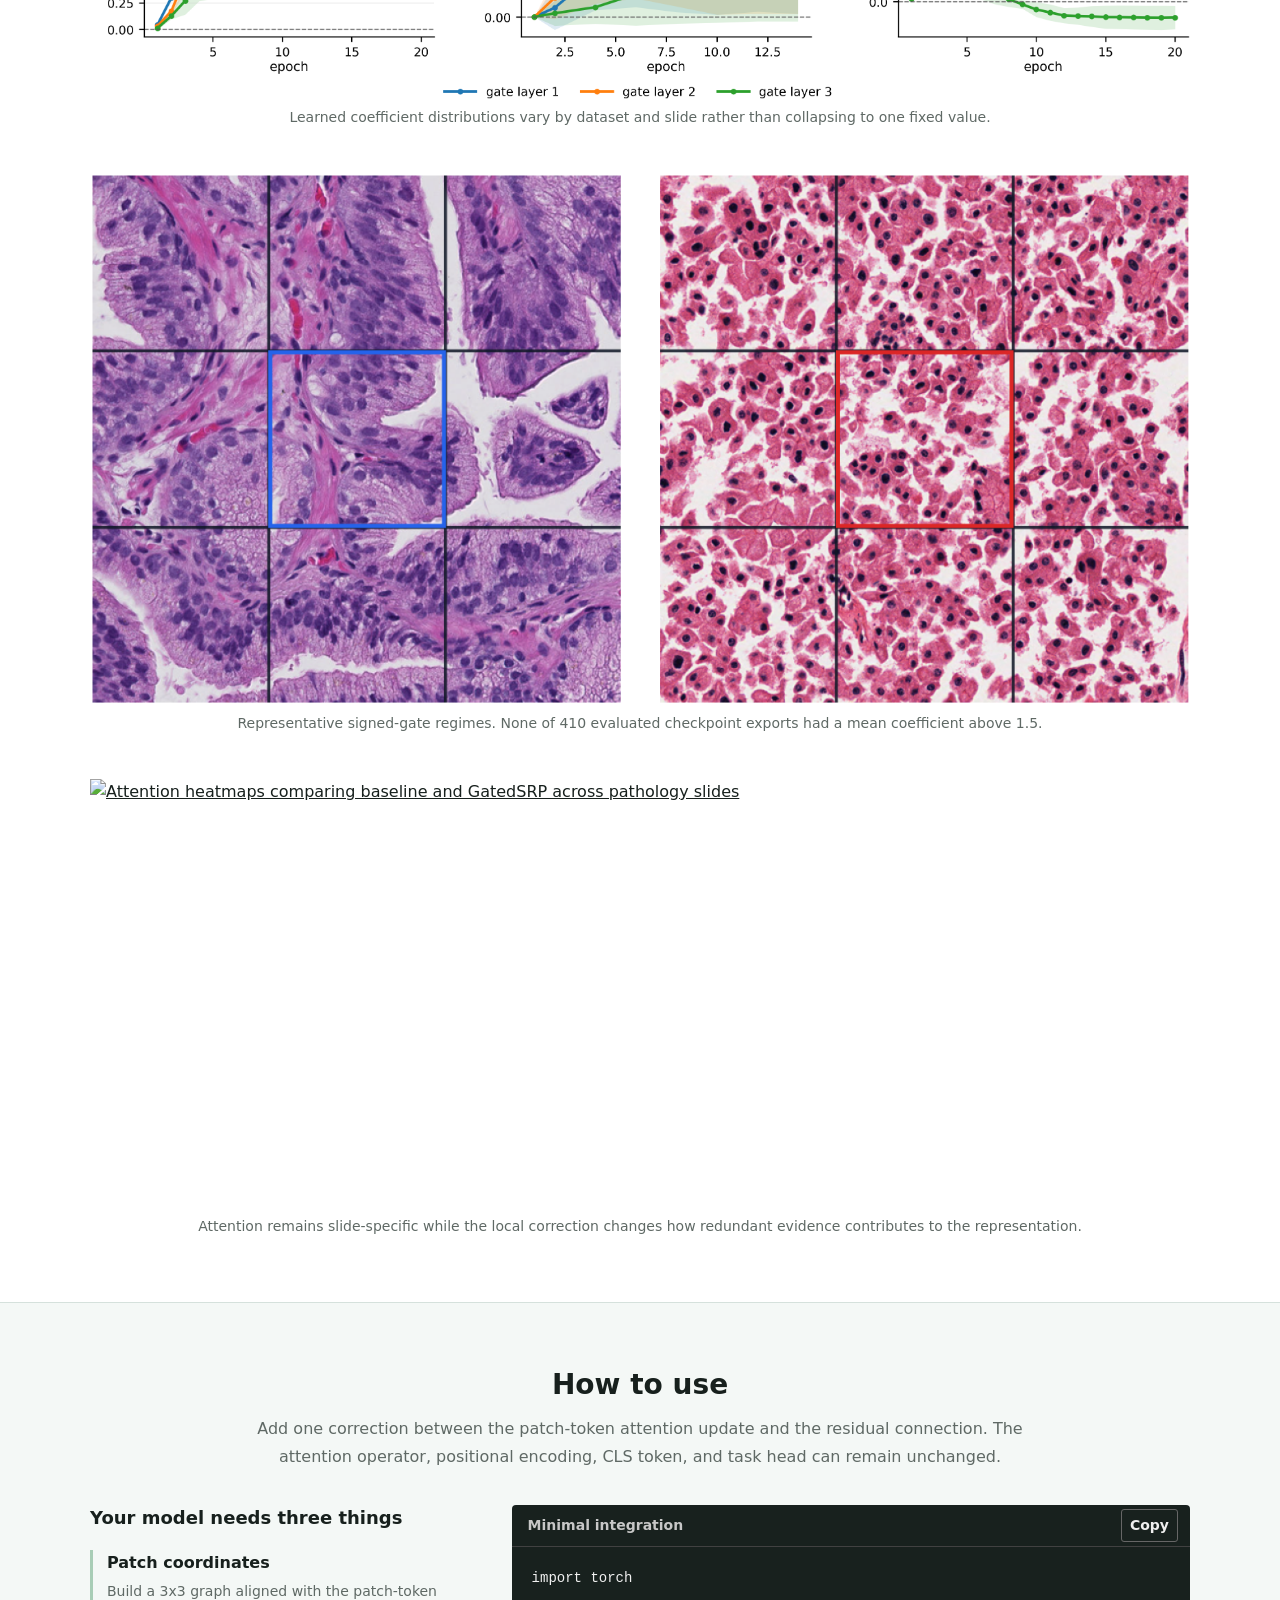
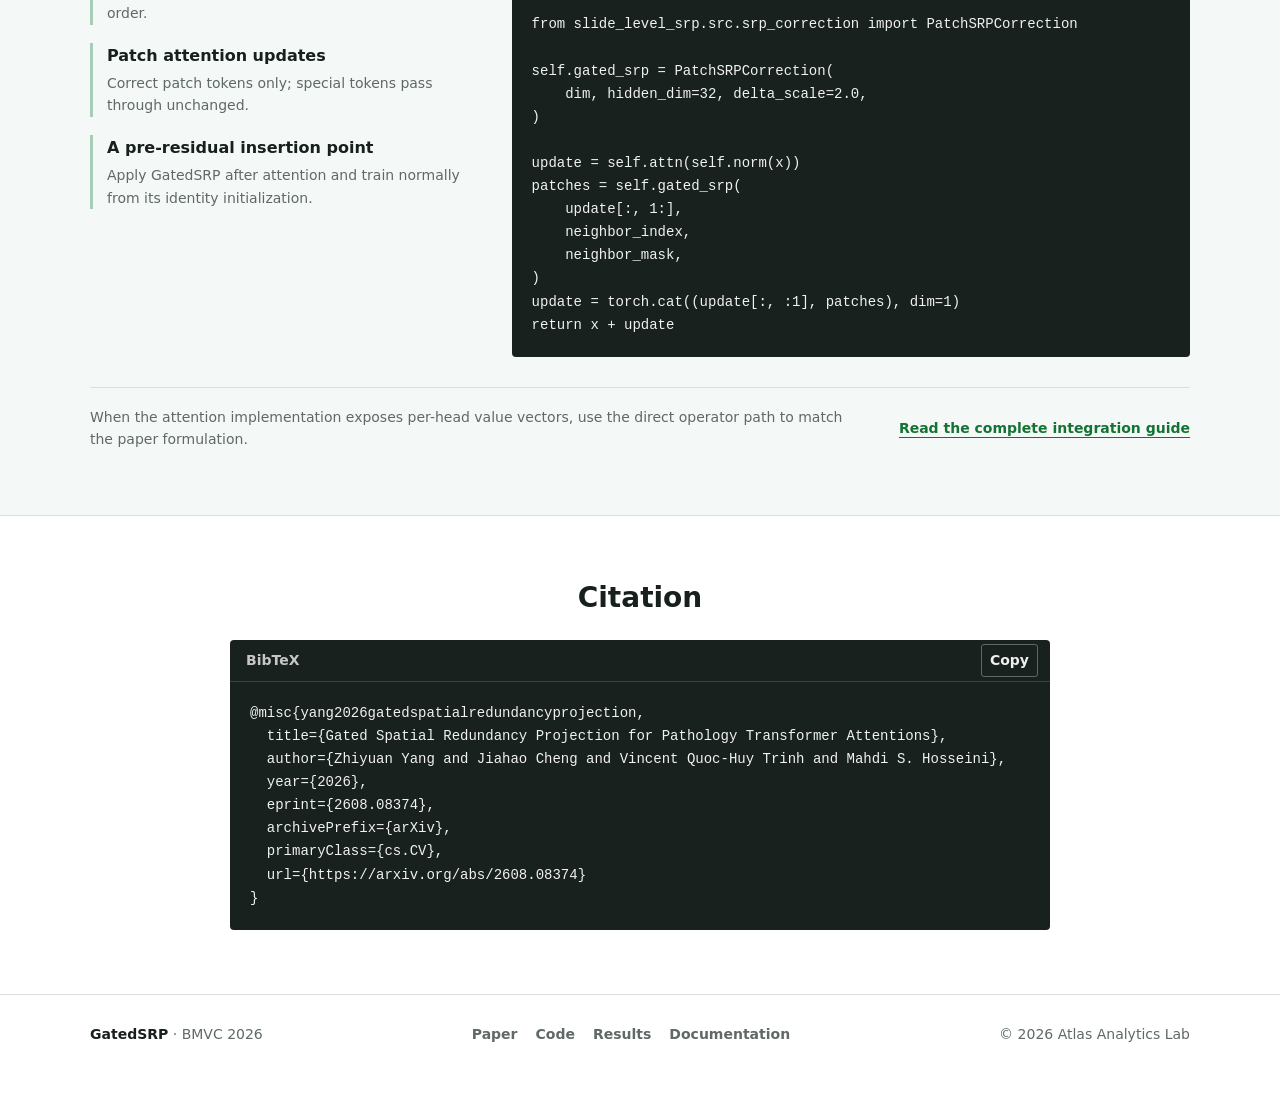
==== commit 36df270b: "Publish released paper citation metadata" ====
--- a/website/index.html
+++ b/website/index.html
@@ -6,13 +6,13 @@
   <meta name="description" content="GatedSRP, accepted at BMVC 2026, learns when local spatial redundancy in whole-slide pathology transformers should be removed, preserved, or reflected.">
   <meta name="theme-color" content="#ffffff">
   <meta property="og:type" content="website">
-  <meta property="og:title" content="GatedSRP | BMVC 2026">
+  <meta property="og:title" content="Gated Spatial Redundancy Projection for Pathology Transformer Attentions">
   <meta property="og:description" content="Adaptive spatial redundancy control for pathology transformer attentions.">
   <meta property="og:url" content="https://atlasanalyticslab.github.io/GatedSRP/">
   <meta property="og:image" content="https://atlasanalyticslab.github.io/GatedSRP/static/images/gatedsrp_overview.png">
   <meta name="twitter:card" content="summary_large_image">
   <link rel="canonical" href="https://atlasanalyticslab.github.io/GatedSRP/">
-  <title>GatedSRP | BMVC 2026</title>
+  <title>Gated Spatial Redundancy Projection for Pathology Transformer Attentions | BMVC 2026</title>
   <script>document.documentElement.classList.add('js');</script>
   <link rel="stylesheet" href="static/css/index.css">
 </head>
@@ -310,9 +310,9 @@
             <span>BibTeX</span>
             <button class="copy-button" type="button" data-copy-target="citation-bibtex">Copy</button>
           </div>
-          <pre><code id="citation-bibtex">@misc{yang2026gated,
+          <pre><code id="citation-bibtex">@misc{yang2026gatedspatialredundancyprojection,
   title={Gated Spatial Redundancy Projection for Pathology Transformer Attentions},
-  author={Yang, Zhiyuan and Cheng, Jiahao and Trinh, Vincent Quoc-Huy and Hosseini, Mahdi S.},
+  author={Zhiyuan Yang and Jiahao Cheng and Vincent Quoc-Huy Trinh and Mahdi S. Hosseini},
   year={2026},
   eprint={2608.08374},
   archivePrefix={arXiv},
